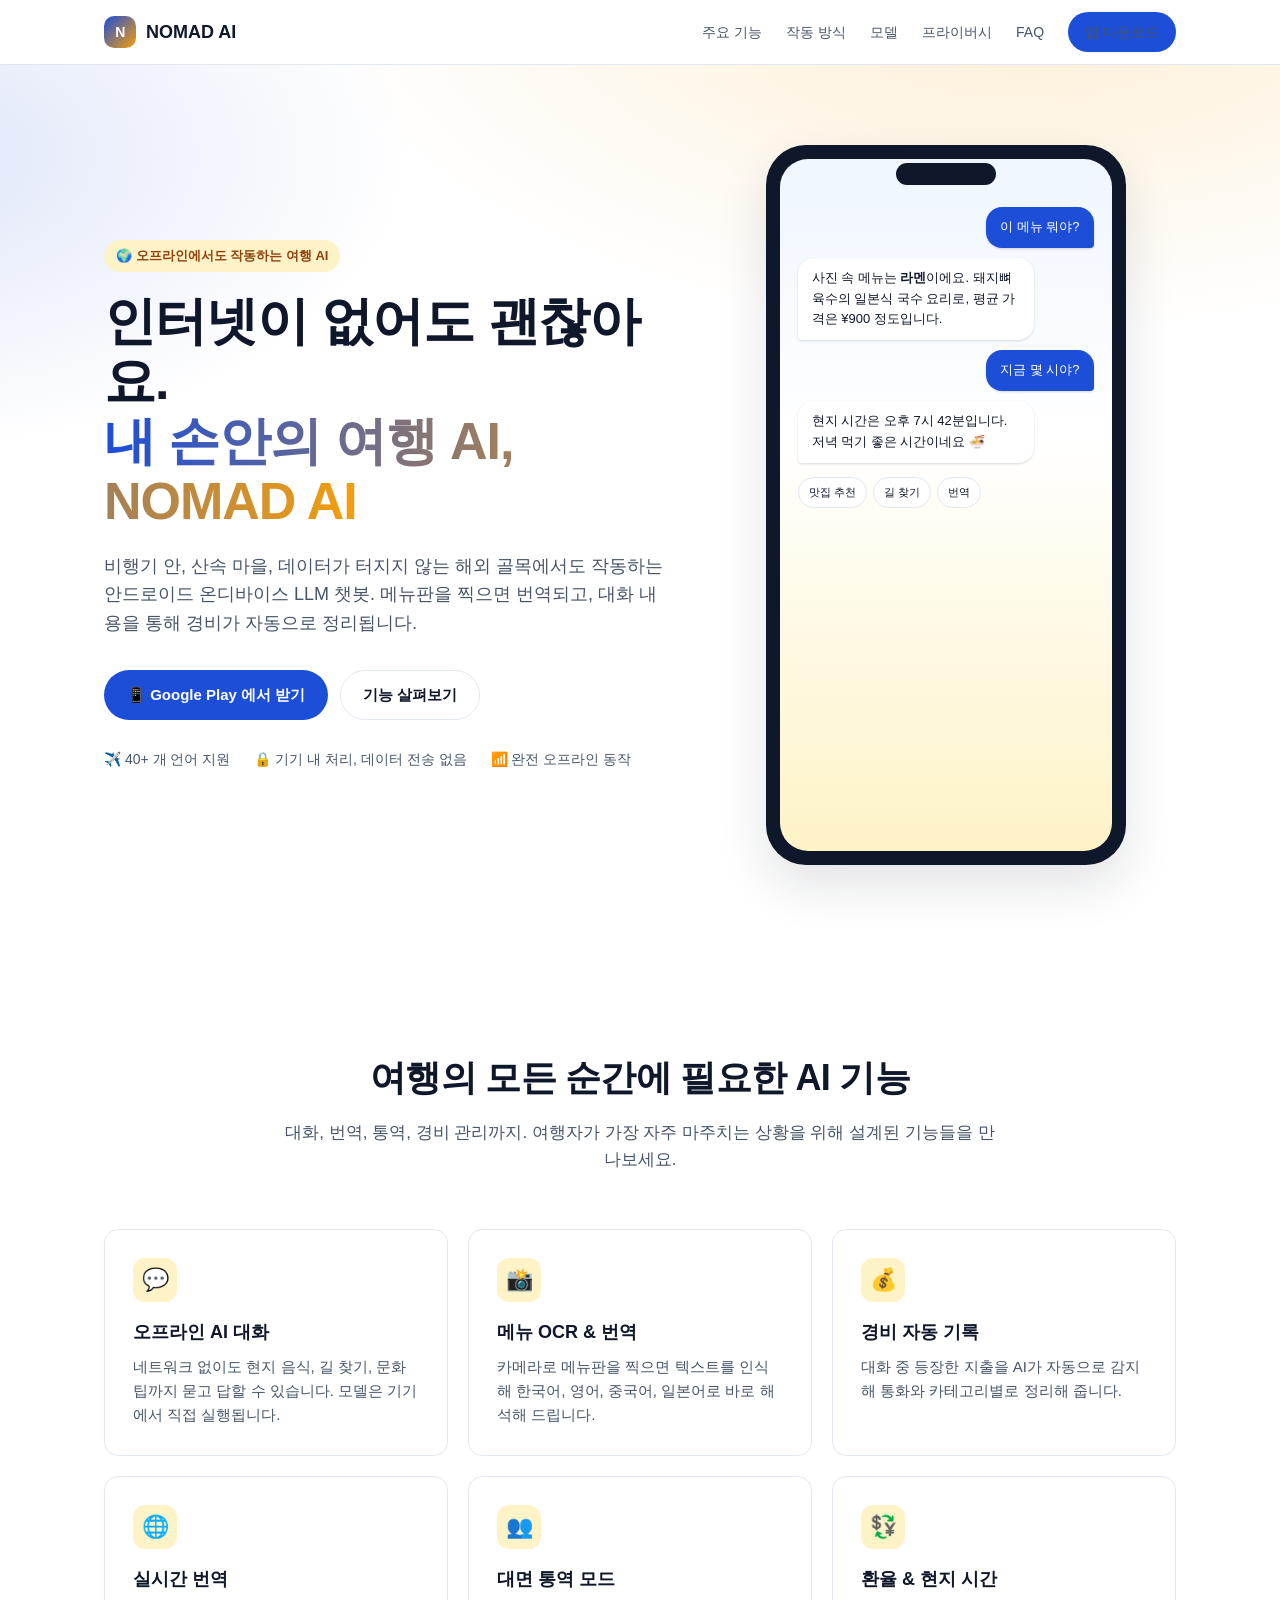
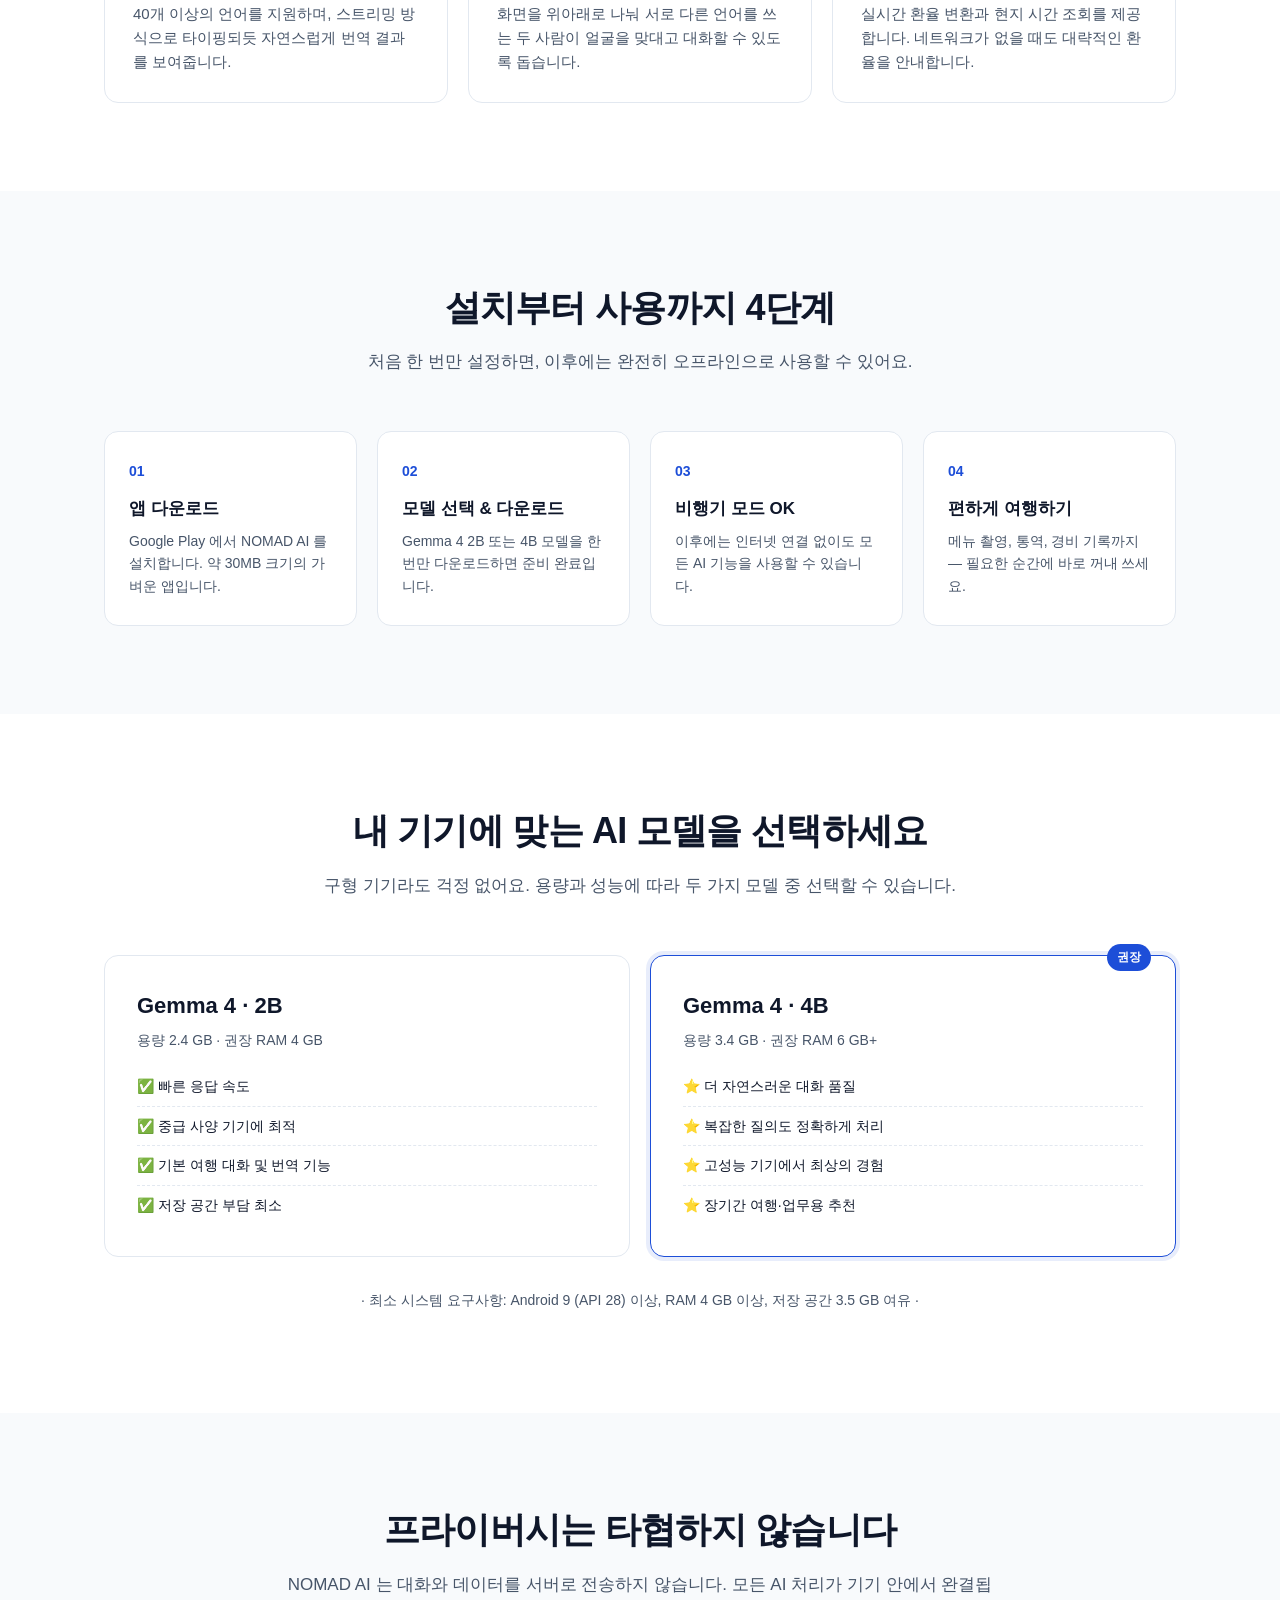
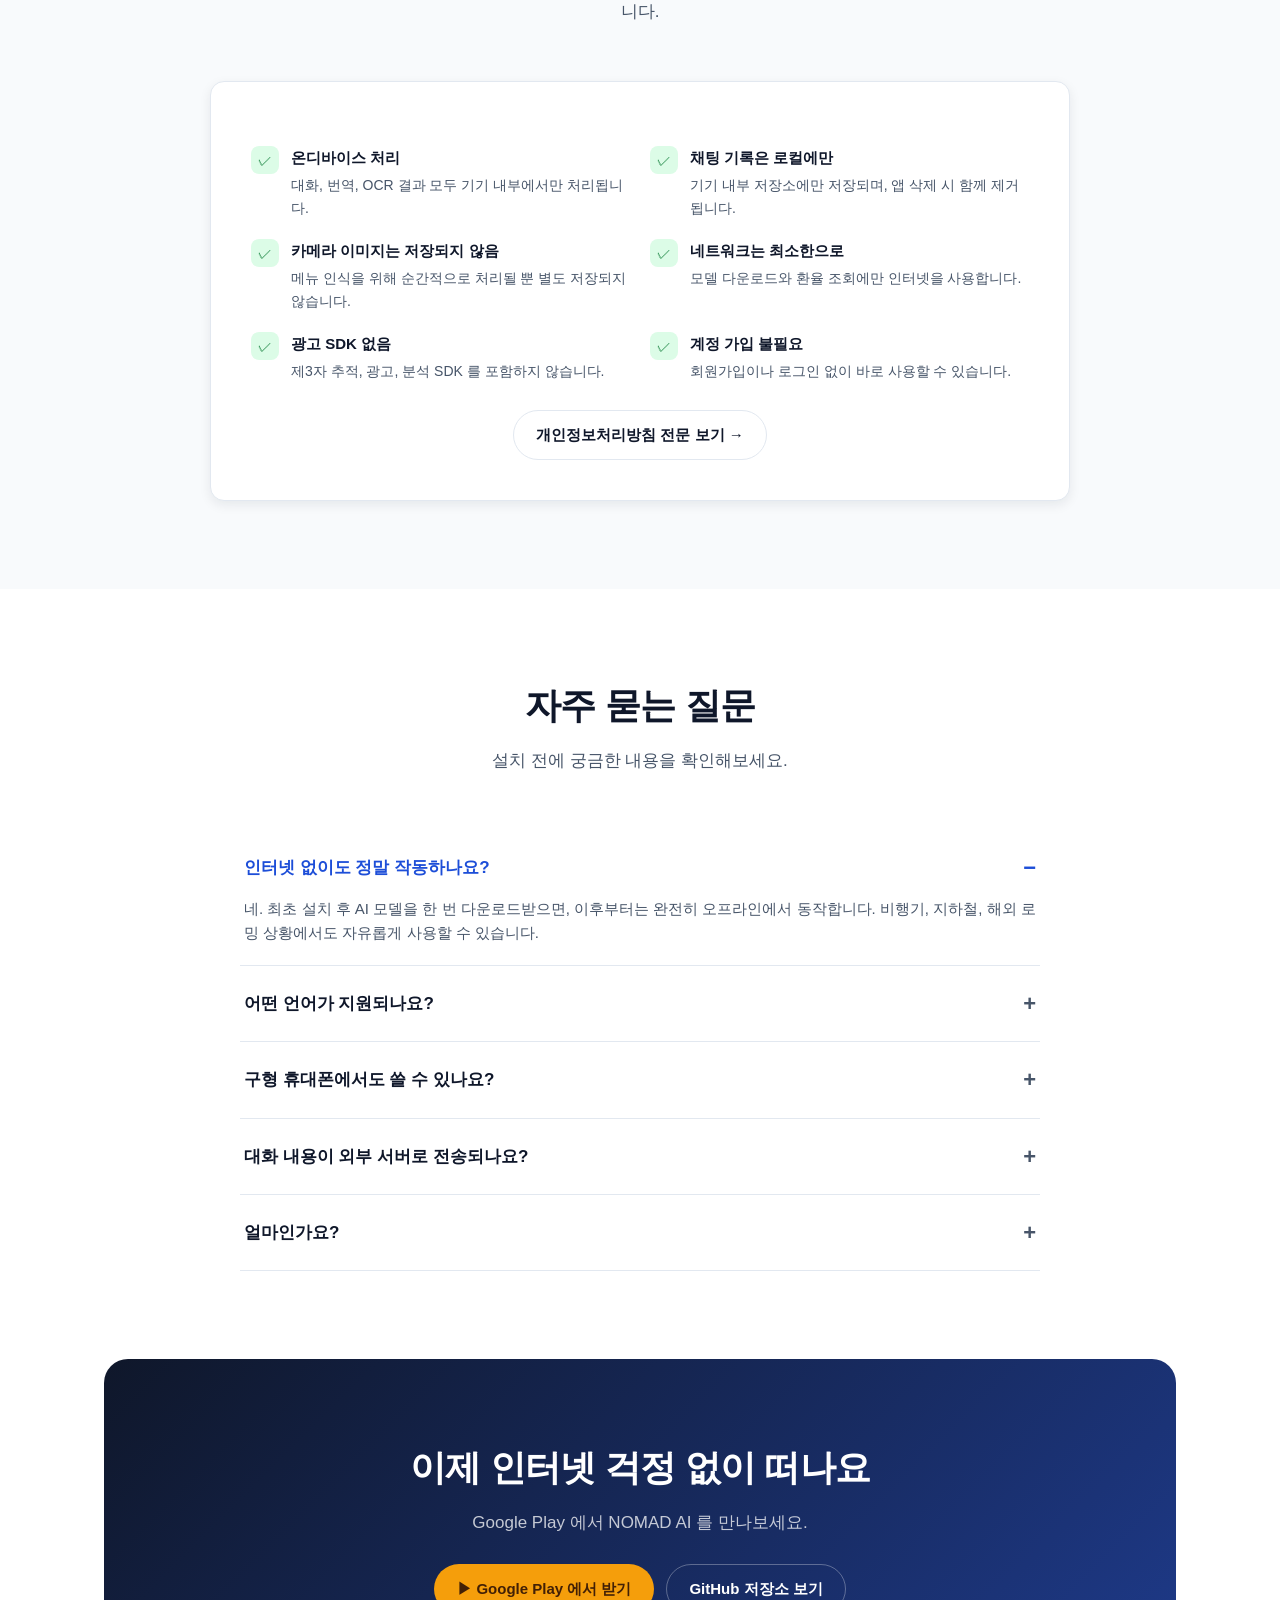
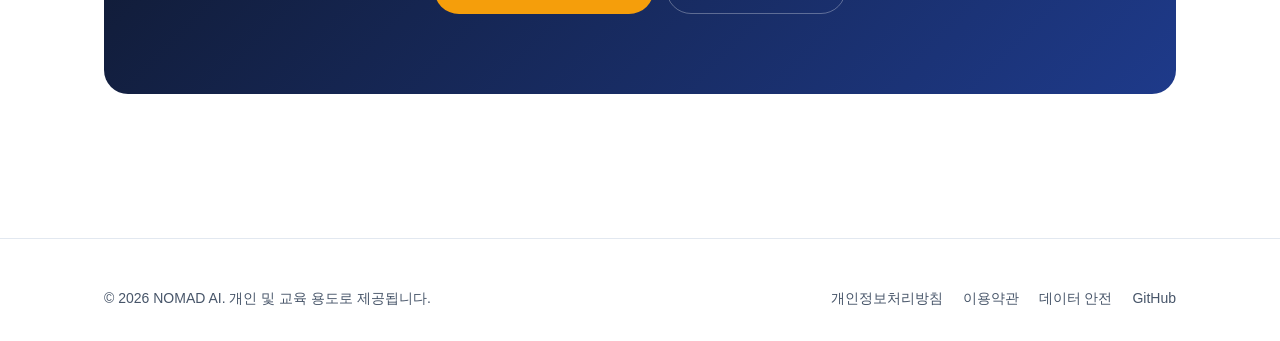
==== index.html @ dc9f8f1e "initial commit" ====
<!doctype html>
<html lang="ko">
  <head>
    <meta charset="utf-8" />
    <meta name="viewport" content="width=device-width, initial-scale=1" />
    <title>NOMAD AI — 오프라인 여행 AI 도우미</title>
    <meta
      name="description"
      content="인터넷 없이도 작동하는 안드로이드 온디바이스 LLM 여행 챗봇. 메뉴판 번역, 실시간 통역, 경비 자동 기록, 40개 이상의 언어 지원."
    />
    <meta name="theme-color" content="#0f172a" />
    <meta property="og:title" content="NOMAD AI — 오프라인 여행 AI 도우미" />
    <meta
      property="og:description"
      content="기기에서 바로 실행되는 프라이빗한 여행 AI. 오프라인 대화, 메뉴 OCR, 실시간 통역, 경비 관리까지."
    />
    <meta property="og:type" content="website" />
    <link rel="icon" href="data:image/svg+xml,%3Csvg xmlns='http://www.w3.org/2000/svg' viewBox='0 0 100 100'%3E%3Crect width='100' height='100' rx='22' fill='%230f172a'/%3E%3Ctext x='50' y='62' font-family='sans-serif' font-size='48' font-weight='800' fill='white' text-anchor='middle'%3EN%3C/text%3E%3C/svg%3E" />
    <link rel="stylesheet" href="style.css" />
  </head>
  <body>
    <header class="site-header">
      <div class="container">
        <a class="brand" href="#top">
          <span class="brand-mark">N</span>
          NOMAD AI
        </a>
        <nav class="nav">
          <a href="#features">주요 기능</a>
          <a href="#how">작동 방식</a>
          <a href="#models">모델</a>
          <a href="#privacy">프라이버시</a>
          <a href="#faq">FAQ</a>
          <a class="btn btn-primary" href="#download">앱 다운로드</a>
        </nav>
      </div>
    </header>

    <main id="top">
      <!-- Hero -->
      <section class="hero">
        <div class="container">
          <div>
            <span class="eyebrow">🌍 오프라인에서도 작동하는 여행 AI</span>
            <h1>
              인터넷이 없어도 괜찮아요.<br />
              <span class="accent">내 손안의 여행 AI, NOMAD AI</span>
            </h1>
            <p class="lead">
              비행기 안, 산속 마을, 데이터가 터지지 않는 해외 골목에서도
              작동하는 안드로이드 온디바이스 LLM 챗봇. 메뉴판을 찍으면 번역되고,
              대화 내용을 통해 경비가 자동으로 정리됩니다.
            </p>
            <div class="hero-actions">
              <a class="btn btn-primary" href="#download">
                📱 Google Play 에서 받기
              </a>
              <a class="btn btn-secondary" href="#features">기능 살펴보기</a>
            </div>
            <div class="hero-meta">
              <span>✈️ 40+ 개 언어 지원</span>
              <span>🔒 기기 내 처리, 데이터 전송 없음</span>
              <span>📶 완전 오프라인 동작</span>
            </div>
          </div>

          <div class="phone" aria-hidden="true">
            <div class="phone-screen">
              <div class="chat-bubble user">이 메뉴 뭐야?</div>
              <div class="chat-bubble bot">
                사진 속 메뉴는 <b>라멘</b>이에요. 돼지뼈 육수의 일본식 국수
                요리로, 평균 가격은 ¥900 정도입니다.
              </div>
              <div class="chat-bubble user">지금 몇 시야?</div>
              <div class="chat-bubble bot">
                현지 시간은 오후 7시 42분입니다. 저녁 먹기 좋은 시간이네요 🍜
              </div>
              <div class="chip-row">
                <span class="chip">맛집 추천</span>
                <span class="chip">길 찾기</span>
                <span class="chip">번역</span>
              </div>
            </div>
          </div>
        </div>
      </section>

      <!-- Features -->
      <section id="features">
        <div class="container">
          <div class="section-head">
            <h2>여행의 모든 순간에 필요한 AI 기능</h2>
            <p>
              대화, 번역, 통역, 경비 관리까지. 여행자가 가장 자주 마주치는
              상황을 위해 설계된 기능들을 만나보세요.
            </p>
          </div>

          <div class="features">
            <div class="feature">
              <div class="feature-icon">💬</div>
              <h3>오프라인 AI 대화</h3>
              <p>
                네트워크 없이도 현지 음식, 길 찾기, 문화 팁까지 묻고 답할 수
                있습니다. 모델은 기기에서 직접 실행됩니다.
              </p>
            </div>

            <div class="feature">
              <div class="feature-icon">📸</div>
              <h3>메뉴 OCR & 번역</h3>
              <p>
                카메라로 메뉴판을 찍으면 텍스트를 인식해 한국어, 영어, 중국어,
                일본어로 바로 해석해 드립니다.
              </p>
            </div>

            <div class="feature">
              <div class="feature-icon">💰</div>
              <h3>경비 자동 기록</h3>
              <p>
                대화 중 등장한 지출을 AI가 자동으로 감지해 통화와 카테고리별로
                정리해 줍니다.
              </p>
            </div>

            <div class="feature">
              <div class="feature-icon">🌐</div>
              <h3>실시간 번역</h3>
              <p>
                40개 이상의 언어를 지원하며, 스트리밍 방식으로 타이핑되듯
                자연스럽게 번역 결과를 보여줍니다.
              </p>
            </div>

            <div class="feature">
              <div class="feature-icon">👥</div>
              <h3>대면 통역 모드</h3>
              <p>
                화면을 위아래로 나눠 서로 다른 언어를 쓰는 두 사람이 얼굴을
                맞대고 대화할 수 있도록 돕습니다.
              </p>
            </div>

            <div class="feature">
              <div class="feature-icon">💱</div>
              <h3>환율 & 현지 시간</h3>
              <p>
                실시간 환율 변환과 현지 시간 조회를 제공합니다. 네트워크가 없을
                때도 대략적인 환율을 안내합니다.
              </p>
            </div>
          </div>
        </div>
      </section>

      <!-- How it works -->
      <section id="how" class="alt">
        <div class="container">
          <div class="section-head">
            <h2>설치부터 사용까지 4단계</h2>
            <p>처음 한 번만 설정하면, 이후에는 완전히 오프라인으로 사용할 수 있어요.</p>
          </div>

          <div class="steps">
            <div class="step">
              <h3>앱 다운로드</h3>
              <p>Google Play 에서 NOMAD AI 를 설치합니다. 약 30MB 크기의 가벼운 앱입니다.</p>
            </div>
            <div class="step">
              <h3>모델 선택 & 다운로드</h3>
              <p>Gemma 4 2B 또는 4B 모델을 한 번만 다운로드하면 준비 완료입니다.</p>
            </div>
            <div class="step">
              <h3>비행기 모드 OK</h3>
              <p>이후에는 인터넷 연결 없이도 모든 AI 기능을 사용할 수 있습니다.</p>
            </div>
            <div class="step">
              <h3>편하게 여행하기</h3>
              <p>메뉴 촬영, 통역, 경비 기록까지 — 필요한 순간에 바로 꺼내 쓰세요.</p>
            </div>
          </div>
        </div>
      </section>

      <!-- Models -->
      <section id="models">
        <div class="container">
          <div class="section-head">
            <h2>내 기기에 맞는 AI 모델을 선택하세요</h2>
            <p>
              구형 기기라도 걱정 없어요. 용량과 성능에 따라 두 가지 모델 중
              선택할 수 있습니다.
            </p>
          </div>

          <div class="models">
            <div class="model">
              <h3>Gemma 4 · 2B</h3>
              <div class="size">용량 2.4 GB · 권장 RAM 4 GB</div>
              <ul>
                <li>✅ 빠른 응답 속도</li>
                <li>✅ 중급 사양 기기에 최적</li>
                <li>✅ 기본 여행 대화 및 번역 기능</li>
                <li>✅ 저장 공간 부담 최소</li>
              </ul>
            </div>

            <div class="model featured">
              <span class="badge">권장</span>
              <h3>Gemma 4 · 4B</h3>
              <div class="size">용량 3.4 GB · 권장 RAM 6 GB+</div>
              <ul>
                <li>⭐ 더 자연스러운 대화 품질</li>
                <li>⭐ 복잡한 질의도 정확하게 처리</li>
                <li>⭐ 고성능 기기에서 최상의 경험</li>
                <li>⭐ 장기간 여행·업무용 추천</li>
              </ul>
            </div>
          </div>

          <p style="text-align: center; margin-top: 32px; color: var(--color-muted); font-size: 14px;">
            · 최소 시스템 요구사항: Android 9 (API 28) 이상, RAM 4 GB 이상, 저장 공간 3.5 GB 여유 ·
          </p>
        </div>
      </section>

      <!-- Privacy -->
      <section id="privacy" class="alt">
        <div class="container">
          <div class="section-head">
            <h2>프라이버시는 타협하지 않습니다</h2>
            <p>
              NOMAD AI 는 대화와 데이터를 서버로 전송하지 않습니다. 모든
              AI 처리가 기기 안에서 완결됩니다.
            </p>
          </div>

          <div class="privacy-card">
            <div class="privacy-grid">
              <div class="privacy-item">
                <span class="icon">✓</span>
                <div>
                  <h4>온디바이스 처리</h4>
                  <p>대화, 번역, OCR 결과 모두 기기 내부에서만 처리됩니다.</p>
                </div>
              </div>
              <div class="privacy-item">
                <span class="icon">✓</span>
                <div>
                  <h4>채팅 기록은 로컬에만</h4>
                  <p>기기 내부 저장소에만 저장되며, 앱 삭제 시 함께 제거됩니다.</p>
                </div>
              </div>
              <div class="privacy-item">
                <span class="icon">✓</span>
                <div>
                  <h4>카메라 이미지는 저장되지 않음</h4>
                  <p>메뉴 인식을 위해 순간적으로 처리될 뿐 별도 저장되지 않습니다.</p>
                </div>
              </div>
              <div class="privacy-item">
                <span class="icon">✓</span>
                <div>
                  <h4>네트워크는 최소한으로</h4>
                  <p>모델 다운로드와 환율 조회에만 인터넷을 사용합니다.</p>
                </div>
              </div>
              <div class="privacy-item">
                <span class="icon">✓</span>
                <div>
                  <h4>광고 SDK 없음</h4>
                  <p>제3자 추적, 광고, 분석 SDK 를 포함하지 않습니다.</p>
                </div>
              </div>
              <div class="privacy-item">
                <span class="icon">✓</span>
                <div>
                  <h4>계정 가입 불필요</h4>
                  <p>회원가입이나 로그인 없이 바로 사용할 수 있습니다.</p>
                </div>
              </div>
            </div>

            <div style="text-align: center; margin-top: 28px;">
              <a class="btn btn-secondary" href="privacy.html">개인정보처리방침 전문 보기 →</a>
            </div>
          </div>
        </div>
      </section>

      <!-- FAQ -->
      <section id="faq">
        <div class="container">
          <div class="section-head">
            <h2>자주 묻는 질문</h2>
            <p>설치 전에 궁금한 내용을 확인해보세요.</p>
          </div>

          <div class="faq">
            <details open>
              <summary>인터넷 없이도 정말 작동하나요?</summary>
              <p>
                네. 최초 설치 후 AI 모델을 한 번 다운로드받으면, 이후부터는
                완전히 오프라인에서 동작합니다. 비행기, 지하철, 해외 로밍
                상황에서도 자유롭게 사용할 수 있습니다.
              </p>
            </details>

            <details>
              <summary>어떤 언어가 지원되나요?</summary>
              <p>
                대화 및 번역 기능은 40개 이상의 언어를 지원합니다. 앱 UI 와
                메뉴 OCR 은 한국어, 영어, 중국어, 일본어를 우선 지원합니다.
              </p>
            </details>

            <details>
              <summary>구형 휴대폰에서도 쓸 수 있나요?</summary>
              <p>
                Android 9 이상, RAM 4 GB 이상을 만족하는 기기라면 Gemma 4 2B
                모델을 사용해 원활하게 동작합니다. 최신 기기에서는 4B 모델로
                더 풍부한 대화가 가능합니다.
              </p>
            </details>

            <details>
              <summary>대화 내용이 외부 서버로 전송되나요?</summary>
              <p>
                전송되지 않습니다. 모든 대화, 번역, 이미지 인식은 기기 내부에서
                처리되며 당사 서버나 외부로 전송되지 않습니다. 자세한 내용은
                <a href="privacy.html">개인정보처리방침</a> 을 참고해주세요.
              </p>
            </details>

            <details>
              <summary>얼마인가요?</summary>
              <p>
                앱은 무료로 제공됩니다. 앱 내 결제나 광고는 포함되어 있지
                않습니다.
              </p>
            </details>
          </div>
        </div>
      </section>

      <!-- CTA -->
      <section id="download" style="padding: 0 0 96px;">
        <div class="cta">
          <h2>이제 인터넷 걱정 없이 떠나요</h2>
          <p>Google Play 에서 NOMAD AI 를 만나보세요.</p>
          <div style="display: inline-flex; gap: 12px; flex-wrap: wrap; justify-content: center;">
            <a class="btn btn-primary" href="#" aria-disabled="true">
              ▶ Google Play 에서 받기
            </a>
            <a class="btn btn-secondary" href="https://github.com/nomad-ai-android/nomad-app" target="_blank" rel="noopener">
              GitHub 저장소 보기
            </a>
          </div>
        </div>
      </section>
    </main>

    <footer class="site-footer">
      <div class="container">
        <div>
          © 2026 NOMAD AI. 개인 및 교육 용도로 제공됩니다.
        </div>
        <div class="footer-links">
          <a href="privacy.html">개인정보처리방침</a>
          <a href="terms.html">이용약관</a>
          <a href="data-safety.html">데이터 안전</a>
          <a href="https://github.com/nomad-ai-android/nomad-app" target="_blank" rel="noopener">GitHub</a>
        </div>
      </div>
    </footer>
  </body>
</html>
---- style.css ----
:root {
  --color-bg: #ffffff;
  --color-bg-soft: #f8fafc;
  --color-bg-dark: #0f172a;
  --color-text: #0f172a;
  --color-muted: #475569;
  --color-border: #e2e8f0;
  --color-primary: #1d4ed8;
  --color-primary-hover: #1e40af;
  --color-accent: #f59e0b;
  --color-accent-soft: #fef3c7;
  --radius: 14px;
  --shadow-sm: 0 1px 2px rgba(15, 23, 42, 0.06), 0 1px 3px rgba(15, 23, 42, 0.1);
  --shadow-md: 0 4px 12px rgba(15, 23, 42, 0.08);
  --shadow-lg: 0 20px 50px rgba(15, 23, 42, 0.12);
  --max-width: 1120px;
}

* {
  box-sizing: border-box;
}

html {
  scroll-behavior: smooth;
}

body {
  margin: 0;
  font-family: "Pretendard", "Apple SD Gothic Neo", "Noto Sans KR", -apple-system,
    BlinkMacSystemFont, "Segoe UI", Roboto, sans-serif;
  color: var(--color-text);
  background: var(--color-bg);
  line-height: 1.6;
  -webkit-font-smoothing: antialiased;
  -moz-osx-font-smoothing: grayscale;
}

a {
  color: var(--color-primary);
  text-decoration: none;
}

a:hover {
  text-decoration: underline;
}

img {
  max-width: 100%;
  height: auto;
}

.container {
  max-width: var(--max-width);
  margin: 0 auto;
  padding: 0 24px;
}

/* Header */
.site-header {
  position: sticky;
  top: 0;
  z-index: 50;
  background: rgba(255, 255, 255, 0.85);
  backdrop-filter: saturate(180%) blur(10px);
  border-bottom: 1px solid var(--color-border);
}

.site-header .container {
  display: flex;
  align-items: center;
  justify-content: space-between;
  height: 64px;
}

.brand {
  display: flex;
  align-items: center;
  gap: 10px;
  font-weight: 700;
  font-size: 18px;
  color: var(--color-text);
  text-decoration: none;
}

.brand-mark {
  width: 32px;
  height: 32px;
  border-radius: 10px;
  background: linear-gradient(135deg, #1d4ed8, #f59e0b);
  display: inline-flex;
  align-items: center;
  justify-content: center;
  color: white;
  font-weight: 800;
  font-size: 14px;
  letter-spacing: -0.5px;
}

.nav {
  display: flex;
  gap: 24px;
  align-items: center;
}

.nav a {
  color: var(--color-muted);
  font-size: 14px;
  font-weight: 500;
}

.nav a:hover {
  color: var(--color-text);
  text-decoration: none;
}

.nav .btn {
  padding: 8px 16px;
  font-size: 14px;
}

@media (max-width: 720px) {
  .nav a:not(.btn) {
    display: none;
  }
}

/* Buttons */
.btn {
  display: inline-flex;
  align-items: center;
  justify-content: center;
  gap: 8px;
  padding: 12px 22px;
  border-radius: 999px;
  font-weight: 600;
  font-size: 15px;
  border: 1px solid transparent;
  cursor: pointer;
  transition: transform 0.15s ease, background 0.2s ease, box-shadow 0.2s ease;
  text-decoration: none;
}

.btn-primary {
  background: var(--color-primary);
  color: white;
}

.btn-primary:hover {
  background: var(--color-primary-hover);
  transform: translateY(-1px);
  text-decoration: none;
}

.btn-secondary {
  background: white;
  color: var(--color-text);
  border-color: var(--color-border);
}

.btn-secondary:hover {
  background: var(--color-bg-soft);
  text-decoration: none;
}

/* Hero */
.hero {
  position: relative;
  padding: 80px 0 96px;
  background: radial-gradient(
      1200px 600px at 80% -10%,
      rgba(245, 158, 11, 0.18),
      transparent 60%
    ),
    radial-gradient(
      900px 500px at -10% 10%,
      rgba(29, 78, 216, 0.15),
      transparent 60%
    ),
    var(--color-bg);
  overflow: hidden;
}

.hero .container {
  display: grid;
  grid-template-columns: 1.1fr 0.9fr;
  gap: 48px;
  align-items: center;
}

@media (max-width: 900px) {
  .hero {
    padding: 56px 0 72px;
  }
  .hero .container {
    grid-template-columns: 1fr;
  }
}

.eyebrow {
  display: inline-flex;
  align-items: center;
  gap: 8px;
  padding: 6px 12px;
  background: var(--color-accent-soft);
  color: #92400e;
  font-size: 13px;
  font-weight: 600;
  border-radius: 999px;
  margin-bottom: 20px;
}

.hero h1 {
  font-size: clamp(32px, 5vw, 52px);
  line-height: 1.15;
  letter-spacing: -0.02em;
  margin: 0 0 20px;
}

.hero h1 .accent {
  background: linear-gradient(90deg, #1d4ed8, #f59e0b);
  -webkit-background-clip: text;
  background-clip: text;
  color: transparent;
}

.hero p.lead {
  font-size: 18px;
  color: var(--color-muted);
  margin: 0 0 32px;
  max-width: 560px;
}

.hero-actions {
  display: flex;
  gap: 12px;
  flex-wrap: wrap;
}

.hero-meta {
  margin-top: 28px;
  display: flex;
  gap: 24px;
  flex-wrap: wrap;
  color: var(--color-muted);
  font-size: 14px;
}

.hero-meta span {
  display: inline-flex;
  align-items: center;
  gap: 6px;
}

/* Phone mockup */
.phone {
  width: 100%;
  max-width: 360px;
  margin: 0 auto;
  aspect-ratio: 9 / 18;
  background: #0f172a;
  border-radius: 40px;
  padding: 14px;
  box-shadow: var(--shadow-lg);
  position: relative;
}

.phone::before {
  content: "";
  position: absolute;
  top: 18px;
  left: 50%;
  transform: translateX(-50%);
  width: 100px;
  height: 22px;
  background: #0f172a;
  border-radius: 999px;
  z-index: 2;
}

.phone-screen {
  width: 100%;
  height: 100%;
  border-radius: 28px;
  background: linear-gradient(180deg, #eff6ff 0%, #fff 40%, #fef3c7 100%);
  overflow: hidden;
  position: relative;
  display: flex;
  flex-direction: column;
  padding: 48px 18px 18px;
}

.chat-bubble {
  max-width: 80%;
  padding: 10px 14px;
  border-radius: 16px;
  font-size: 13px;
  margin-bottom: 10px;
  box-shadow: var(--shadow-sm);
}

.chat-bubble.user {
  align-self: flex-end;
  background: var(--color-primary);
  color: white;
  border-bottom-right-radius: 4px;
}

.chat-bubble.bot {
  align-self: flex-start;
  background: white;
  color: var(--color-text);
  border-bottom-left-radius: 4px;
}

.chip-row {
  display: flex;
  gap: 6px;
  margin-top: 4px;
  flex-wrap: wrap;
}

.chip {
  font-size: 11px;
  padding: 6px 10px;
  background: white;
  border: 1px solid var(--color-border);
  border-radius: 999px;
  color: var(--color-text);
}

/* Sections */
section {
  padding: 88px 0;
}

section.alt {
  background: var(--color-bg-soft);
}

.section-head {
  text-align: center;
  max-width: 720px;
  margin: 0 auto 56px;
}

.section-head h2 {
  font-size: clamp(26px, 3.2vw, 36px);
  margin: 0 0 12px;
  letter-spacing: -0.02em;
}

.section-head p {
  color: var(--color-muted);
  margin: 0;
  font-size: 17px;
}

/* Feature grid */
.features {
  display: grid;
  grid-template-columns: repeat(3, 1fr);
  gap: 20px;
}

@media (max-width: 900px) {
  .features {
    grid-template-columns: repeat(2, 1fr);
  }
}

@media (max-width: 560px) {
  .features {
    grid-template-columns: 1fr;
  }
}

.feature {
  padding: 28px;
  background: white;
  border: 1px solid var(--color-border);
  border-radius: var(--radius);
  transition: transform 0.2s ease, box-shadow 0.2s ease,
    border-color 0.2s ease;
}

.feature:hover {
  transform: translateY(-4px);
  box-shadow: var(--shadow-md);
  border-color: transparent;
}

.feature-icon {
  width: 44px;
  height: 44px;
  border-radius: 12px;
  background: var(--color-accent-soft);
  color: #b45309;
  display: inline-flex;
  align-items: center;
  justify-content: center;
  font-size: 22px;
  margin-bottom: 16px;
}

.feature h3 {
  margin: 0 0 8px;
  font-size: 18px;
}

.feature p {
  margin: 0;
  color: var(--color-muted);
  font-size: 15px;
}

/* How it works */
.steps {
  display: grid;
  grid-template-columns: repeat(4, 1fr);
  gap: 20px;
  counter-reset: step;
}

@media (max-width: 900px) {
  .steps {
    grid-template-columns: repeat(2, 1fr);
  }
}

@media (max-width: 560px) {
  .steps {
    grid-template-columns: 1fr;
  }
}

.step {
  padding: 28px 24px;
  border-radius: var(--radius);
  background: white;
  border: 1px solid var(--color-border);
  counter-increment: step;
  position: relative;
}

.step::before {
  content: counter(step, decimal-leading-zero);
  font-size: 14px;
  font-weight: 700;
  color: var(--color-primary);
  margin-bottom: 12px;
  display: block;
}

.step h3 {
  margin: 0 0 8px;
  font-size: 17px;
}

.step p {
  margin: 0;
  color: var(--color-muted);
  font-size: 14px;
}

/* Models */
.models {
  display: grid;
  grid-template-columns: repeat(2, 1fr);
  gap: 20px;
}

@media (max-width: 720px) {
  .models {
    grid-template-columns: 1fr;
  }
}

.model {
  padding: 32px;
  border-radius: var(--radius);
  border: 1px solid var(--color-border);
  background: white;
  position: relative;
}

.model.featured {
  border-color: var(--color-primary);
  box-shadow: 0 0 0 4px rgba(29, 78, 216, 0.1);
}

.model .badge {
  position: absolute;
  top: -12px;
  right: 24px;
  background: var(--color-primary);
  color: white;
  font-size: 12px;
  font-weight: 600;
  padding: 4px 10px;
  border-radius: 999px;
}

.model h3 {
  margin: 0 0 6px;
  font-size: 22px;
}

.model .size {
  color: var(--color-muted);
  font-size: 14px;
  margin-bottom: 16px;
}

.model ul {
  list-style: none;
  padding: 0;
  margin: 0;
}

.model li {
  padding: 8px 0;
  color: var(--color-text);
  font-size: 14px;
  border-top: 1px dashed var(--color-border);
}

.model li:first-child {
  border-top: none;
}

/* Privacy */
.privacy-card {
  max-width: 860px;
  margin: 0 auto;
  padding: 40px;
  background: white;
  border-radius: var(--radius);
  border: 1px solid var(--color-border);
  box-shadow: var(--shadow-md);
}

.privacy-grid {
  display: grid;
  grid-template-columns: repeat(2, 1fr);
  gap: 20px;
  margin-top: 24px;
}

@media (max-width: 720px) {
  .privacy-grid {
    grid-template-columns: 1fr;
  }
}

.privacy-item {
  display: flex;
  gap: 12px;
  align-items: flex-start;
}

.privacy-item .icon {
  width: 28px;
  height: 28px;
  border-radius: 8px;
  background: #dcfce7;
  color: #15803d;
  display: inline-flex;
  align-items: center;
  justify-content: center;
  font-size: 14px;
  flex: 0 0 auto;
}

.privacy-item h4 {
  margin: 0 0 4px;
  font-size: 15px;
}

.privacy-item p {
  margin: 0;
  color: var(--color-muted);
  font-size: 14px;
}

/* FAQ */
.faq {
  max-width: 800px;
  margin: 0 auto;
}

.faq details {
  border-bottom: 1px solid var(--color-border);
  padding: 20px 4px;
}

.faq details[open] summary {
  color: var(--color-primary);
}

.faq summary {
  list-style: none;
  cursor: pointer;
  font-weight: 600;
  font-size: 17px;
  display: flex;
  align-items: center;
  justify-content: space-between;
  gap: 16px;
}

.faq summary::-webkit-details-marker {
  display: none;
}

.faq summary::after {
  content: "+";
  font-size: 22px;
  color: var(--color-muted);
  transition: transform 0.2s ease;
}

.faq details[open] summary::after {
  content: "−";
  color: var(--color-primary);
}

.faq details p {
  margin: 12px 0 0;
  color: var(--color-muted);
  font-size: 15px;
}

/* CTA */
.cta {
  background: linear-gradient(135deg, #0f172a, #1e3a8a);
  color: white;
  text-align: center;
  padding: 80px 24px;
  border-radius: 24px;
  margin: 0 auto;
  max-width: calc(var(--max-width) - 48px);
}

.cta h2 {
  font-size: clamp(26px, 3.2vw, 36px);
  margin: 0 0 12px;
  letter-spacing: -0.02em;
}

.cta p {
  color: rgba(255, 255, 255, 0.75);
  font-size: 17px;
  margin: 0 0 28px;
}

.cta .btn-primary {
  background: var(--color-accent);
  color: #422006;
}

.cta .btn-primary:hover {
  background: #fbbf24;
}

.cta .btn-secondary {
  background: transparent;
  color: white;
  border-color: rgba(255, 255, 255, 0.3);
}

.cta .btn-secondary:hover {
  background: rgba(255, 255, 255, 0.08);
}

/* Footer */
.site-footer {
  padding: 48px 0 32px;
  border-top: 1px solid var(--color-border);
  margin-top: 48px;
  color: var(--color-muted);
  font-size: 14px;
}

.site-footer .container {
  display: flex;
  justify-content: space-between;
  gap: 24px;
  flex-wrap: wrap;
}

.footer-links {
  display: flex;
  gap: 20px;
  flex-wrap: wrap;
}

.footer-links a {
  color: var(--color-muted);
}

.footer-links a:hover {
  color: var(--color-text);
}

/* Legal (policy pages) */
.legal {
  max-width: 820px;
  margin: 0 auto;
  padding: 56px 24px 96px;
}

.legal h1 {
  font-size: 34px;
  letter-spacing: -0.02em;
  margin: 0 0 8px;
}

.legal .updated {
  color: var(--color-muted);
  font-size: 14px;
  margin: 0 0 40px;
}

.legal h2 {
  margin: 40px 0 12px;
  font-size: 22px;
}

.legal h3 {
  margin: 24px 0 8px;
  font-size: 17px;
}

.legal p,
.legal li {
  color: #334155;
  font-size: 15px;
  line-height: 1.8;
}

.legal ul {
  padding-left: 22px;
}

.legal table {
  width: 100%;
  border-collapse: collapse;
  margin: 16px 0 24px;
  font-size: 14px;
}

.legal th,
.legal td {
  text-align: left;
  padding: 10px 12px;
  border: 1px solid var(--color-border);
  vertical-align: top;
}

.legal th {
  background: var(--color-bg-soft);
  font-weight: 600;
}

.legal .back {
  display: inline-flex;
  align-items: center;
  gap: 6px;
  margin-bottom: 24px;
  font-size: 14px;
  color: var(--color-muted);
}

.callout {
  padding: 16px 20px;
  border-radius: 12px;
  background: var(--color-bg-soft);
  border: 1px solid var(--color-border);
  margin: 16px 0;
  font-size: 14px;
  color: #334155;
}
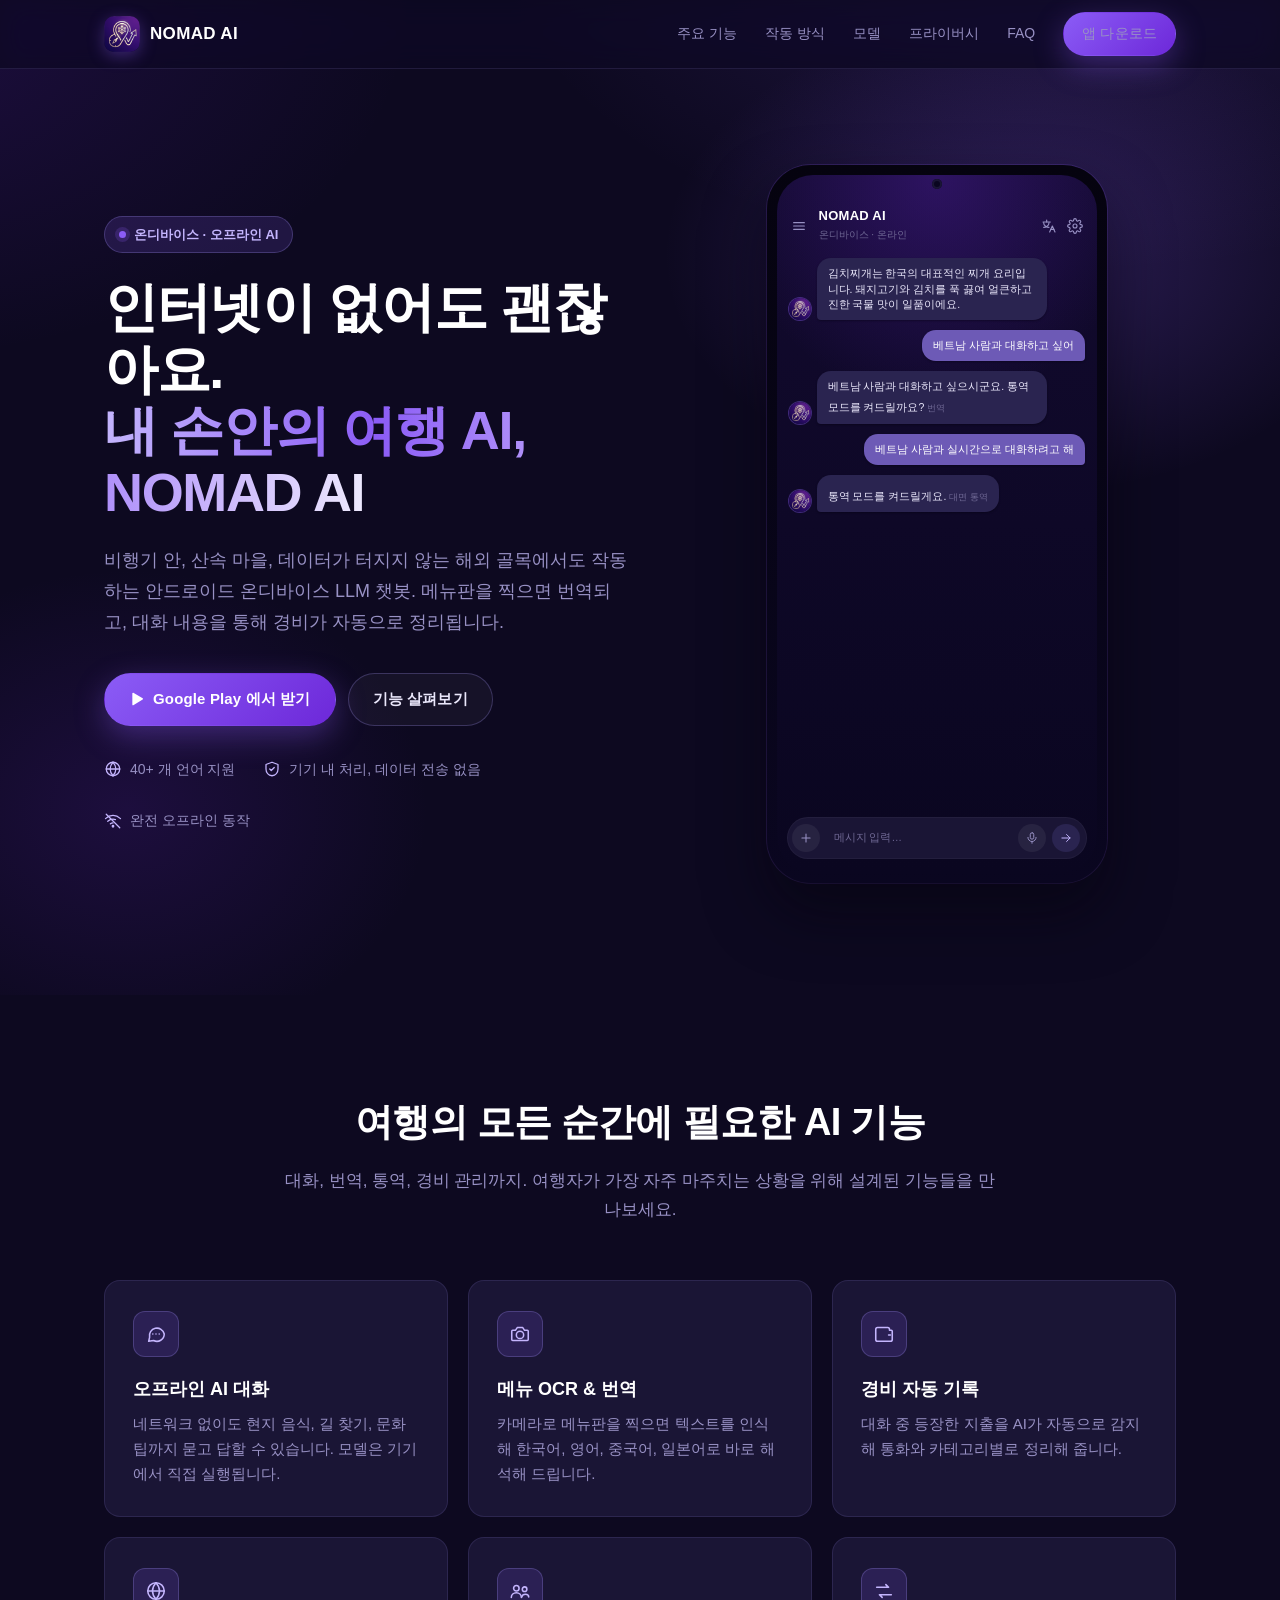
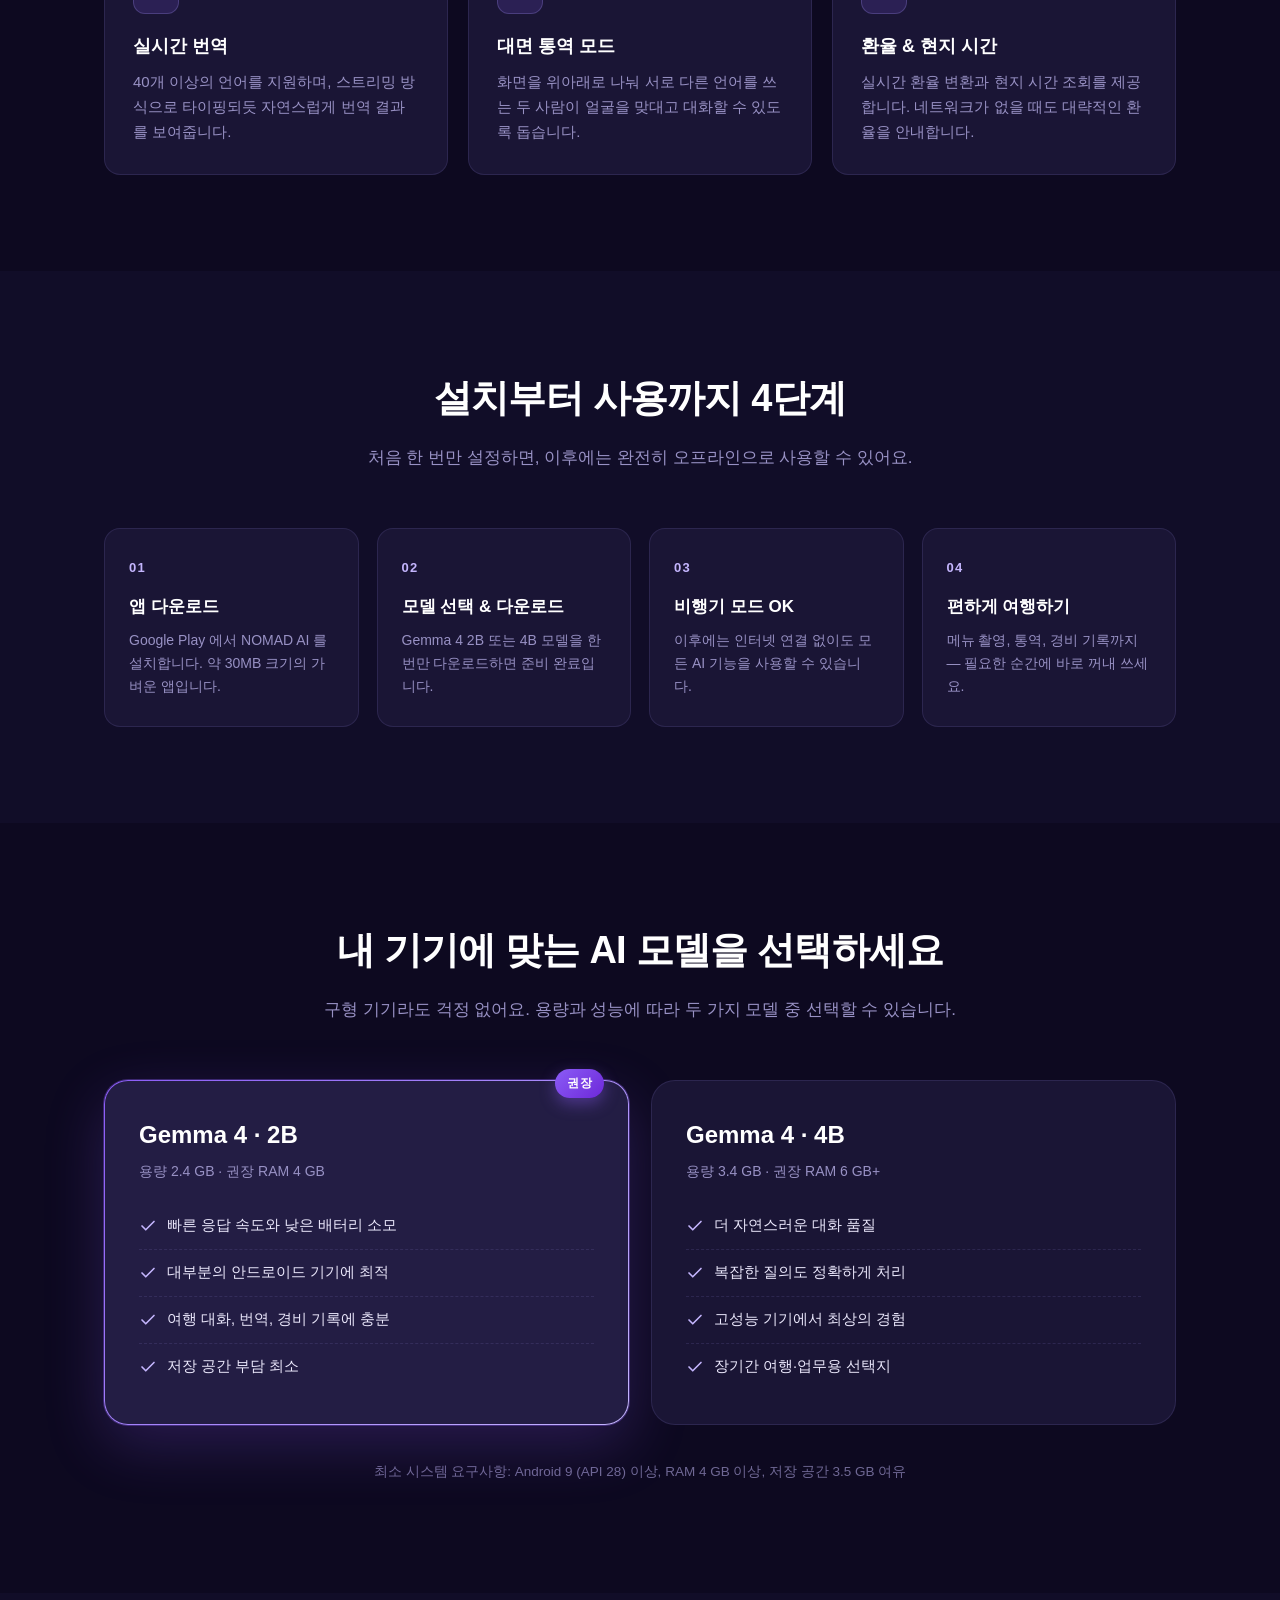
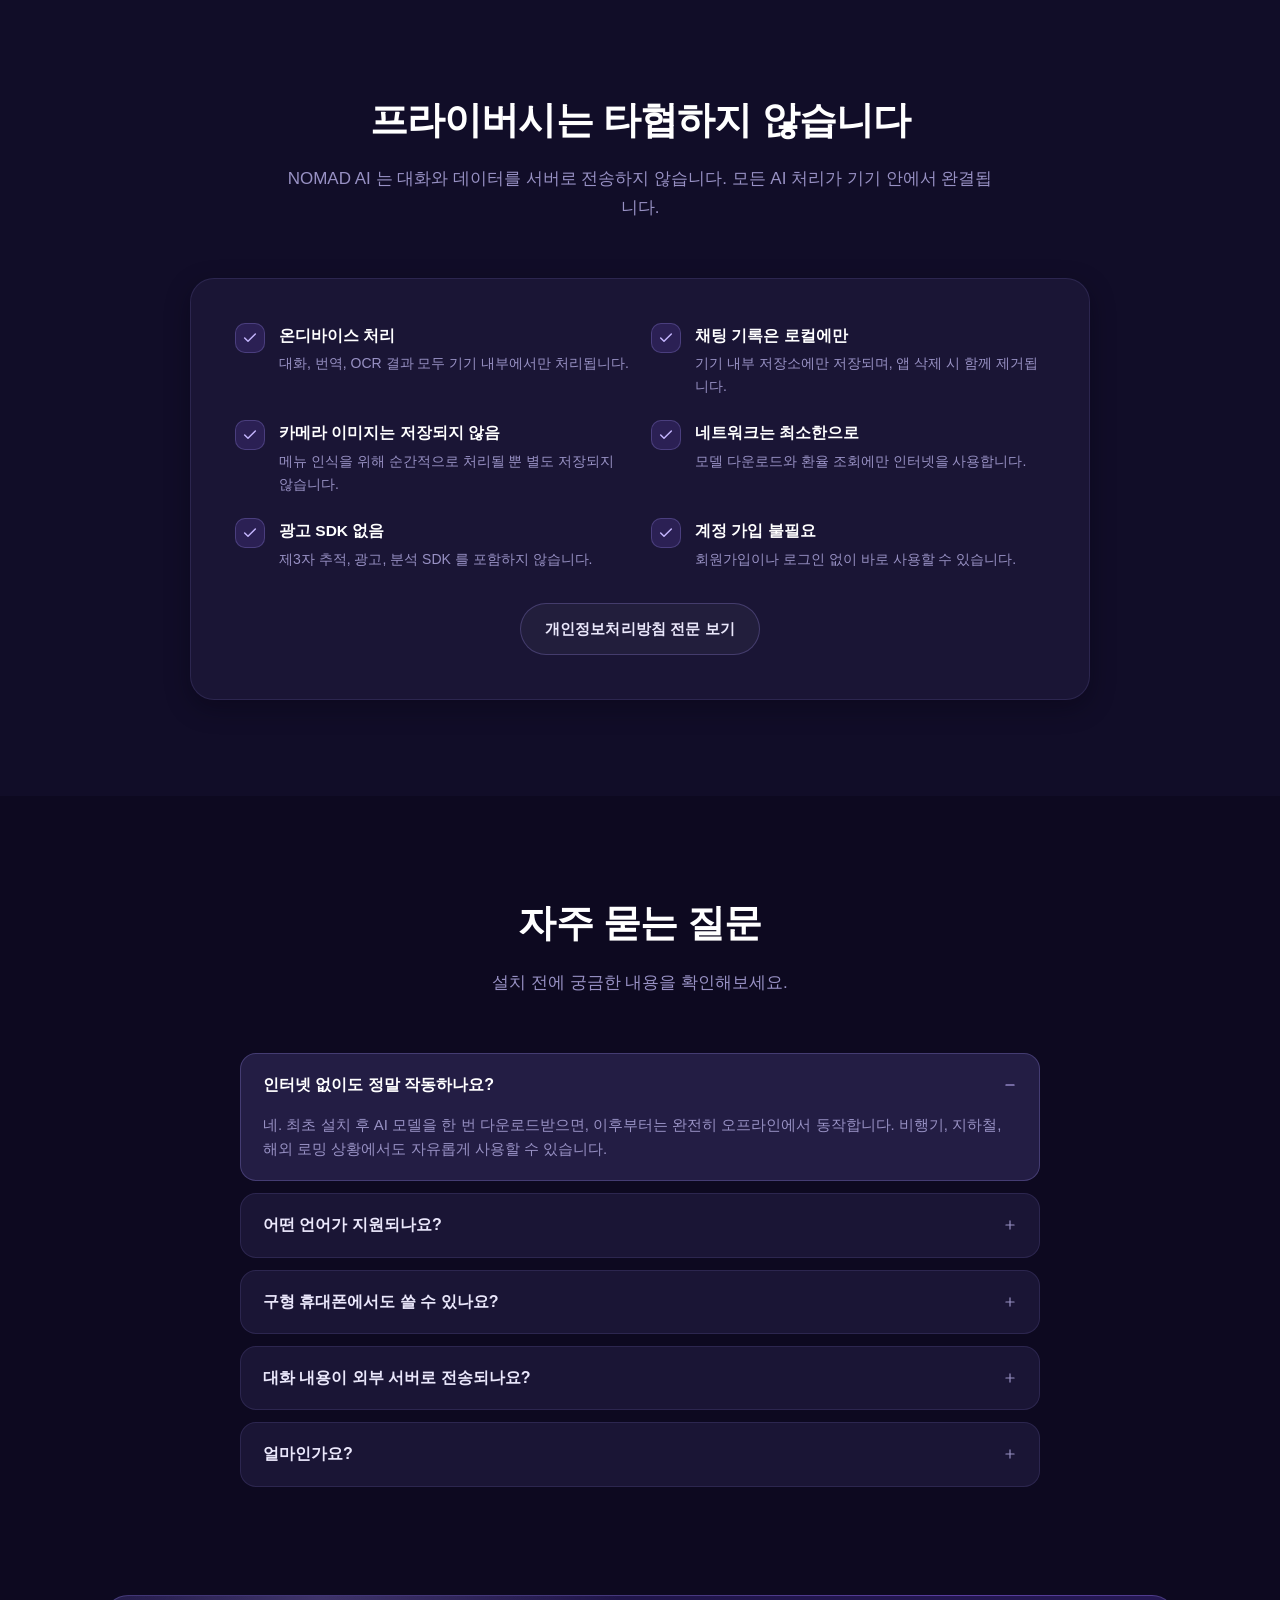
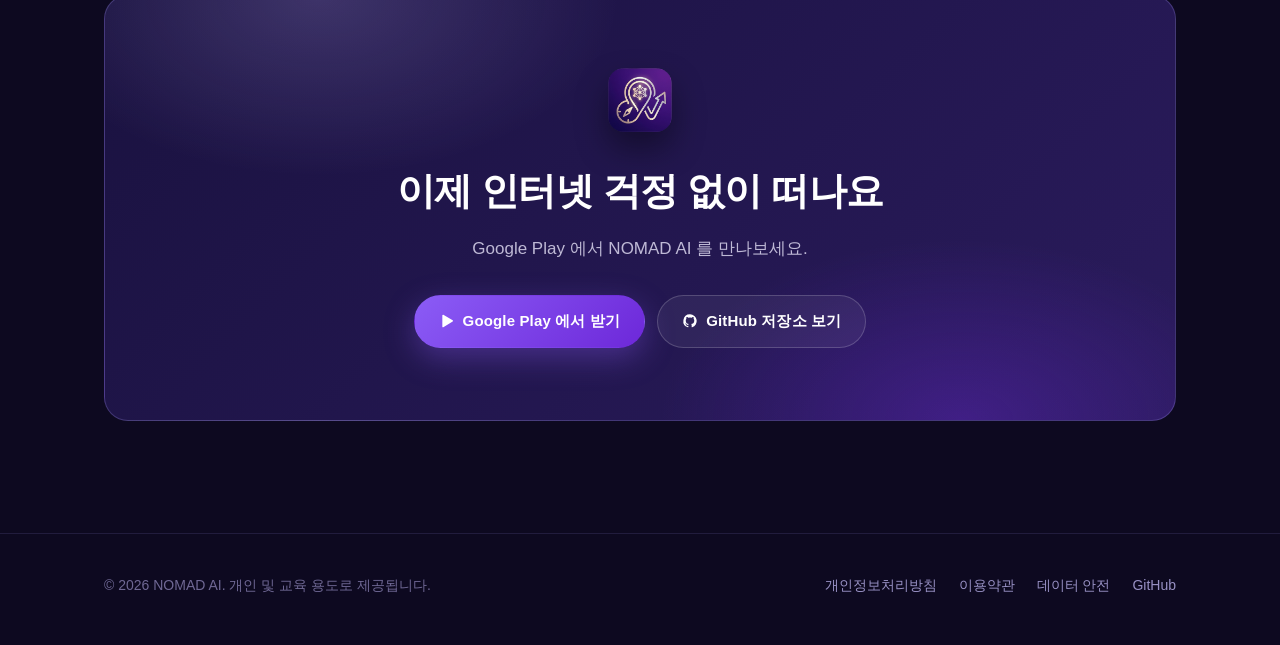
==== commit 360ddefe: "디자인 개선" ====
--- a/index.html
+++ b/index.html
@@ -8,21 +8,115 @@
       name="description"
       content="인터넷 없이도 작동하는 안드로이드 온디바이스 LLM 여행 챗봇. 메뉴판 번역, 실시간 통역, 경비 자동 기록, 40개 이상의 언어 지원."
     />
-    <meta name="theme-color" content="#0f172a" />
+    <meta name="theme-color" content="#0d0920" />
     <meta property="og:title" content="NOMAD AI — 오프라인 여행 AI 도우미" />
     <meta
       property="og:description"
       content="기기에서 바로 실행되는 프라이빗한 여행 AI. 오프라인 대화, 메뉴 OCR, 실시간 통역, 경비 관리까지."
     />
     <meta property="og:type" content="website" />
-    <link rel="icon" href="data:image/svg+xml,%3Csvg xmlns='http://www.w3.org/2000/svg' viewBox='0 0 100 100'%3E%3Crect width='100' height='100' rx='22' fill='%230f172a'/%3E%3Ctext x='50' y='62' font-family='sans-serif' font-size='48' font-weight='800' fill='white' text-anchor='middle'%3EN%3C/text%3E%3C/svg%3E" />
+    <meta property="og:image" content="icon.png" />
+    <link rel="icon" type="image/png" href="icon.png" />
+    <link rel="apple-touch-icon" href="icon.png" />
     <link rel="stylesheet" href="style.css" />
+
+    <svg xmlns="http://www.w3.org/2000/svg" style="display:none" aria-hidden="true">
+      <defs>
+        <symbol id="i-chat" viewBox="0 0 24 24" fill="none" stroke="currentColor" stroke-width="1.7" stroke-linecap="round" stroke-linejoin="round">
+          <path d="M21 12a8 8 0 0 1-11.6 7.1L4 20l1-4.4A8 8 0 1 1 21 12Z"/>
+          <path d="M8.5 12h.01M12 12h.01M15.5 12h.01"/>
+        </symbol>
+        <symbol id="i-camera" viewBox="0 0 24 24" fill="none" stroke="currentColor" stroke-width="1.7" stroke-linecap="round" stroke-linejoin="round">
+          <path d="M4 8h3l2-3h6l2 3h3a1 1 0 0 1 1 1v9a1 1 0 0 1-1 1H4a1 1 0 0 1-1-1V9a1 1 0 0 1 1-1Z"/>
+          <circle cx="12" cy="13" r="4"/>
+        </symbol>
+        <symbol id="i-wallet" viewBox="0 0 24 24" fill="none" stroke="currentColor" stroke-width="1.7" stroke-linecap="round" stroke-linejoin="round">
+          <path d="M3 7a2 2 0 0 1 2-2h11a2 2 0 0 1 2 2v1h2a1 1 0 0 1 1 1v9a2 2 0 0 1-2 2H5a2 2 0 0 1-2-2V7Z"/>
+          <path d="M17 13h2"/>
+        </symbol>
+        <symbol id="i-globe" viewBox="0 0 24 24" fill="none" stroke="currentColor" stroke-width="1.7" stroke-linecap="round" stroke-linejoin="round">
+          <circle cx="12" cy="12" r="9"/>
+          <path d="M3 12h18"/>
+          <path d="M12 3c2.5 2.7 3.8 5.8 3.8 9S14.5 18.3 12 21"/>
+          <path d="M12 3C9.5 5.7 8.2 8.8 8.2 12s1.3 6.3 3.8 9"/>
+        </symbol>
+        <symbol id="i-people" viewBox="0 0 24 24" fill="none" stroke="currentColor" stroke-width="1.7" stroke-linecap="round" stroke-linejoin="round">
+          <circle cx="8" cy="9" r="3"/>
+          <circle cx="17" cy="10" r="2.5"/>
+          <path d="M2.5 19c0-2.8 2.5-5 5.5-5s5.5 2.2 5.5 5"/>
+          <path d="M14 18.5c.3-1.7 2-3 4-3s3.5 1.3 3.5 3"/>
+        </symbol>
+        <symbol id="i-exchange" viewBox="0 0 24 24" fill="none" stroke="currentColor" stroke-width="1.7" stroke-linecap="round" stroke-linejoin="round">
+          <path d="M4 8h13l-3-3"/>
+          <path d="M20 16H7l3 3"/>
+        </symbol>
+        <symbol id="i-shield" viewBox="0 0 24 24" fill="none" stroke="currentColor" stroke-width="1.7" stroke-linecap="round" stroke-linejoin="round">
+          <path d="M12 3 4 6v6c0 4.8 3.2 8.5 8 9 4.8-.5 8-4.2 8-9V6l-8-3Z"/>
+          <path d="m9 12 2 2 4-4"/>
+        </symbol>
+        <symbol id="i-signal-off" viewBox="0 0 24 24" fill="none" stroke="currentColor" stroke-width="1.7" stroke-linecap="round" stroke-linejoin="round">
+          <path d="M2 8.8C5 6 8.4 4.5 12 4.5c3.6 0 7 1.5 10 4.3"/>
+          <path d="M5 12.3c2-1.8 4.4-2.8 7-2.8 1.2 0 2.3.2 3.3.6"/>
+          <path d="M8.5 15.7c1-.8 2.2-1.2 3.5-1.2"/>
+          <circle cx="12" cy="19" r="1"/>
+          <path d="m3 3 18 18"/>
+        </symbol>
+        <symbol id="i-plane" viewBox="0 0 24 24" fill="none" stroke="currentColor" stroke-width="1.7" stroke-linecap="round" stroke-linejoin="round">
+          <path d="m3 15 3.5-1 4 4 2-1-1-5 4.5-2 2.5 2.5 2-.5-1-3 2-2c1-1 1-2 0-3s-2-1-3 0l-2 2-3-1-.5 2L13.5 9l-5 4.5-5-1L3 15Z"/>
+        </symbol>
+        <symbol id="i-check" viewBox="0 0 24 24" fill="none" stroke="currentColor" stroke-width="2.2" stroke-linecap="round" stroke-linejoin="round">
+          <path d="m4 12 5 5L20 6"/>
+        </symbol>
+        <symbol id="i-menu" viewBox="0 0 24 24" fill="none" stroke="currentColor" stroke-width="1.8" stroke-linecap="round">
+          <path d="M4 7h16M4 12h16M4 17h16"/>
+        </symbol>
+        <symbol id="i-translate" viewBox="0 0 24 24" fill="none" stroke="currentColor" stroke-width="1.7" stroke-linecap="round" stroke-linejoin="round">
+          <path d="M3 6h11"/>
+          <path d="M8.5 3v3"/>
+          <path d="M12 14c-3 0-8-2-8-7"/>
+          <path d="M4 14c3 0 8-2 8-7"/>
+          <path d="m13 21 4-9 4 9"/>
+          <path d="M14.5 17h5"/>
+        </symbol>
+        <symbol id="i-settings" viewBox="0 0 24 24" fill="none" stroke="currentColor" stroke-width="1.7" stroke-linecap="round" stroke-linejoin="round">
+          <circle cx="12" cy="12" r="3"/>
+          <path d="M19.4 15a1.7 1.7 0 0 0 .3 1.9l.1.1a2 2 0 1 1-2.8 2.8l-.1-.1a1.7 1.7 0 0 0-1.9-.3 1.7 1.7 0 0 0-1 1.5V21a2 2 0 1 1-4 0v-.1a1.7 1.7 0 0 0-1.1-1.5 1.7 1.7 0 0 0-1.9.3l-.1.1a2 2 0 1 1-2.8-2.8l.1-.1a1.7 1.7 0 0 0 .3-1.9 1.7 1.7 0 0 0-1.5-1H3a2 2 0 1 1 0-4h.1A1.7 1.7 0 0 0 4.6 9a1.7 1.7 0 0 0-.3-1.9l-.1-.1a2 2 0 1 1 2.8-2.8l.1.1a1.7 1.7 0 0 0 1.9.3H9a1.7 1.7 0 0 0 1-1.5V3a2 2 0 1 1 4 0v.1a1.7 1.7 0 0 0 1 1.5 1.7 1.7 0 0 0 1.9-.3l.1-.1a2 2 0 1 1 2.8 2.8l-.1.1a1.7 1.7 0 0 0-.3 1.9V9a1.7 1.7 0 0 0 1.5 1H21a2 2 0 1 1 0 4h-.1a1.7 1.7 0 0 0-1.5 1Z"/>
+        </symbol>
+        <symbol id="i-mic" viewBox="0 0 24 24" fill="none" stroke="currentColor" stroke-width="1.7" stroke-linecap="round" stroke-linejoin="round">
+          <rect x="9" y="3" width="6" height="11" rx="3"/>
+          <path d="M5 11a7 7 0 0 0 14 0"/>
+          <path d="M12 18v3"/>
+        </symbol>
+        <symbol id="i-send" viewBox="0 0 24 24" fill="none" stroke="currentColor" stroke-width="1.7" stroke-linecap="round" stroke-linejoin="round">
+          <path d="M5 12h14"/>
+          <path d="m13 6 6 6-6 6"/>
+        </symbol>
+        <symbol id="i-plus" viewBox="0 0 24 24" fill="none" stroke="currentColor" stroke-width="1.8" stroke-linecap="round">
+          <path d="M12 5v14M5 12h14"/>
+        </symbol>
+        <symbol id="i-download" viewBox="0 0 24 24" fill="none" stroke="currentColor" stroke-width="1.7" stroke-linecap="round" stroke-linejoin="round">
+          <path d="M12 4v12"/>
+          <path d="m7 11 5 5 5-5"/>
+          <path d="M4 20h16"/>
+        </symbol>
+        <symbol id="i-play" viewBox="0 0 24 24" fill="currentColor">
+          <path d="M5 3.5v17c0 .8.8 1.2 1.5.8l14-8.5c.7-.4.7-1.4 0-1.8l-14-8.5C5.8 2.3 5 2.7 5 3.5Z"/>
+        </symbol>
+        <symbol id="i-github" viewBox="0 0 24 24" fill="currentColor">
+          <path d="M12 2a10 10 0 0 0-3.16 19.49c.5.09.68-.22.68-.48v-1.7c-2.78.6-3.37-1.34-3.37-1.34-.45-1.15-1.1-1.46-1.1-1.46-.9-.62.07-.6.07-.6 1 .07 1.53 1.03 1.53 1.03.89 1.53 2.34 1.09 2.91.83.09-.65.35-1.09.63-1.34-2.22-.25-4.55-1.11-4.55-4.94 0-1.09.39-1.98 1.03-2.68-.1-.25-.45-1.27.1-2.64 0 0 .84-.27 2.75 1.02a9.56 9.56 0 0 1 5 0c1.9-1.29 2.75-1.02 2.75-1.02.55 1.37.2 2.39.1 2.64.64.7 1.03 1.59 1.03 2.68 0 3.84-2.34 4.69-4.57 4.94.36.31.68.92.68 1.85v2.74c0 .27.18.58.69.48A10 10 0 0 0 12 2Z"/>
+        </symbol>
+        <symbol id="i-sparkle" viewBox="0 0 24 24" fill="none" stroke="currentColor" stroke-width="1.7" stroke-linecap="round" stroke-linejoin="round">
+          <path d="M12 3v4M12 17v4M3 12h4M17 12h4"/>
+          <path d="m6 6 2.5 2.5M15.5 15.5 18 18M6 18l2.5-2.5M15.5 8.5 18 6"/>
+        </symbol>
+      </defs>
+    </svg>
   </head>
   <body>
     <header class="site-header">
       <div class="container">
         <a class="brand" href="#top">
-          <span class="brand-mark">N</span>
+          <img class="brand-mark" src="icon.png" alt="NOMAD AI" width="36" height="36" />
           NOMAD AI
         </a>
         <nav class="nav">
@@ -40,45 +134,85 @@
       <!-- Hero -->
       <section class="hero">
         <div class="container">
-          <div>
-            <span class="eyebrow">🌍 오프라인에서도 작동하는 여행 AI</span>
+          <div class="hero-copy">
+            <span class="eyebrow">
+              <span class="dot"></span>
+              온디바이스 · 오프라인 AI
+            </span>
             <h1>
               인터넷이 없어도 괜찮아요.<br />
               <span class="accent">내 손안의 여행 AI, NOMAD AI</span>
             </h1>
             <p class="lead">
-              비행기 안, 산속 마을, 데이터가 터지지 않는 해외 골목에서도
-              작동하는 안드로이드 온디바이스 LLM 챗봇. 메뉴판을 찍으면 번역되고,
-              대화 내용을 통해 경비가 자동으로 정리됩니다.
+              비행기 안, 산속 마을, 데이터가 터지지 않는 해외 골목에서도 작동하는
+              안드로이드 온디바이스 LLM 챗봇. 메뉴판을 찍으면 번역되고, 대화 내용을
+              통해 경비가 자동으로 정리됩니다.
             </p>
             <div class="hero-actions">
               <a class="btn btn-primary" href="#download">
-                📱 Google Play 에서 받기
+                <svg class="ic"><use href="#i-play"/></svg>
+                Google Play 에서 받기
               </a>
               <a class="btn btn-secondary" href="#features">기능 살펴보기</a>
             </div>
             <div class="hero-meta">
-              <span>✈️ 40+ 개 언어 지원</span>
-              <span>🔒 기기 내 처리, 데이터 전송 없음</span>
-              <span>📶 완전 오프라인 동작</span>
+              <span><svg class="ic"><use href="#i-globe"/></svg> 40+ 개 언어 지원</span>
+              <span><svg class="ic"><use href="#i-shield"/></svg> 기기 내 처리, 데이터 전송 없음</span>
+              <span><svg class="ic"><use href="#i-signal-off"/></svg> 완전 오프라인 동작</span>
             </div>
           </div>
 
           <div class="phone" aria-hidden="true">
             <div class="phone-screen">
-              <div class="chat-bubble user">이 메뉴 뭐야?</div>
-              <div class="chat-bubble bot">
-                사진 속 메뉴는 <b>라멘</b>이에요. 돼지뼈 육수의 일본식 국수
-                요리로, 평균 가격은 ¥900 정도입니다.
-              </div>
-              <div class="chat-bubble user">지금 몇 시야?</div>
-              <div class="chat-bubble bot">
-                현지 시간은 오후 7시 42분입니다. 저녁 먹기 좋은 시간이네요 🍜
-              </div>
-              <div class="chip-row">
-                <span class="chip">맛집 추천</span>
-                <span class="chip">길 찾기</span>
-                <span class="chip">번역</span>
+              <div class="app-bar">
+                <svg class="app-ic"><use href="#i-menu"/></svg>
+                <div class="app-title">
+                  <strong>NOMAD AI</strong>
+                  <span>온디바이스 · 온라인</span>
+                </div>
+                <svg class="app-ic"><use href="#i-translate"/></svg>
+                <svg class="app-ic"><use href="#i-settings"/></svg>
+              </div>
+
+              <div class="chat">
+                <div class="chat-row bot">
+                  <img class="avatar" src="icon.png" alt="" />
+                  <div class="chat-bubble bot">
+                    김치찌개는 한국의 대표적인 찌개 요리입니다. 돼지고기와 김치를
+                    푹 끓여 얼큰하고 진한 국물 맛이 일품이에요.
+                  </div>
+                </div>
+
+                <div class="chat-row user">
+                  <div class="chat-bubble user">베트남 사람과 대화하고 싶어</div>
+                </div>
+
+                <div class="chat-row bot">
+                  <img class="avatar" src="icon.png" alt="" />
+                  <div class="chat-bubble bot">
+                    베트남 사람과 대화하고 싶으시군요. 통역 모드를 켜드릴까요?
+                    <div class="tag">번역</div>
+                  </div>
+                </div>
+
+                <div class="chat-row user">
+                  <div class="chat-bubble user">베트남 사람과 실시간으로 대화하려고 해</div>
+                </div>
+
+                <div class="chat-row bot">
+                  <img class="avatar" src="icon.png" alt="" />
+                  <div class="chat-bubble bot">
+                    통역 모드를 켜드릴게요.
+                    <div class="tag">대면 통역</div>
+                  </div>
+                </div>
+              </div>
+
+              <div class="input-bar">
+                <button class="input-btn" type="button"><svg class="ic"><use href="#i-plus"/></svg></button>
+                <span class="input-placeholder">메시지 입력…</span>
+                <button class="input-btn" type="button"><svg class="ic"><use href="#i-mic"/></svg></button>
+                <button class="input-btn send" type="button"><svg class="ic"><use href="#i-send"/></svg></button>
               </div>
             </div>
           </div>
@@ -98,7 +232,7 @@
 
           <div class="features">
             <div class="feature">
-              <div class="feature-icon">💬</div>
+              <div class="feature-icon"><svg><use href="#i-chat"/></svg></div>
               <h3>오프라인 AI 대화</h3>
               <p>
                 네트워크 없이도 현지 음식, 길 찾기, 문화 팁까지 묻고 답할 수
@@ -107,7 +241,7 @@
             </div>
 
             <div class="feature">
-              <div class="feature-icon">📸</div>
+              <div class="feature-icon"><svg><use href="#i-camera"/></svg></div>
               <h3>메뉴 OCR & 번역</h3>
               <p>
                 카메라로 메뉴판을 찍으면 텍스트를 인식해 한국어, 영어, 중국어,
@@ -116,7 +250,7 @@
             </div>
 
             <div class="feature">
-              <div class="feature-icon">💰</div>
+              <div class="feature-icon"><svg><use href="#i-wallet"/></svg></div>
               <h3>경비 자동 기록</h3>
               <p>
                 대화 중 등장한 지출을 AI가 자동으로 감지해 통화와 카테고리별로
@@ -125,7 +259,7 @@
             </div>
 
             <div class="feature">
-              <div class="feature-icon">🌐</div>
+              <div class="feature-icon"><svg><use href="#i-globe"/></svg></div>
               <h3>실시간 번역</h3>
               <p>
                 40개 이상의 언어를 지원하며, 스트리밍 방식으로 타이핑되듯
@@ -134,7 +268,7 @@
             </div>
 
             <div class="feature">
-              <div class="feature-icon">👥</div>
+              <div class="feature-icon"><svg><use href="#i-people"/></svg></div>
               <h3>대면 통역 모드</h3>
               <p>
                 화면을 위아래로 나눠 서로 다른 언어를 쓰는 두 사람이 얼굴을
@@ -143,7 +277,7 @@
             </div>
 
             <div class="feature">
-              <div class="feature-icon">💱</div>
+              <div class="feature-icon"><svg><use href="#i-exchange"/></svg></div>
               <h3>환율 & 현지 시간</h3>
               <p>
                 실시간 환율 변환과 현지 시간 조회를 제공합니다. 네트워크가 없을
@@ -195,32 +329,32 @@
           </div>
 
           <div class="models">
-            <div class="model">
+            <div class="model featured">
+              <span class="badge">권장</span>
               <h3>Gemma 4 · 2B</h3>
               <div class="size">용량 2.4 GB · 권장 RAM 4 GB</div>
               <ul>
-                <li>✅ 빠른 응답 속도</li>
-                <li>✅ 중급 사양 기기에 최적</li>
-                <li>✅ 기본 여행 대화 및 번역 기능</li>
-                <li>✅ 저장 공간 부담 최소</li>
+                <li><svg class="ic check"><use href="#i-check"/></svg> 빠른 응답 속도와 낮은 배터리 소모</li>
+                <li><svg class="ic check"><use href="#i-check"/></svg> 대부분의 안드로이드 기기에 최적</li>
+                <li><svg class="ic check"><use href="#i-check"/></svg> 여행 대화, 번역, 경비 기록에 충분</li>
+                <li><svg class="ic check"><use href="#i-check"/></svg> 저장 공간 부담 최소</li>
               </ul>
             </div>
 
-            <div class="model featured">
-              <span class="badge">권장</span>
+            <div class="model">
               <h3>Gemma 4 · 4B</h3>
               <div class="size">용량 3.4 GB · 권장 RAM 6 GB+</div>
               <ul>
-                <li>⭐ 더 자연스러운 대화 품질</li>
-                <li>⭐ 복잡한 질의도 정확하게 처리</li>
-                <li>⭐ 고성능 기기에서 최상의 경험</li>
-                <li>⭐ 장기간 여행·업무용 추천</li>
+                <li><svg class="ic check"><use href="#i-check"/></svg> 더 자연스러운 대화 품질</li>
+                <li><svg class="ic check"><use href="#i-check"/></svg> 복잡한 질의도 정확하게 처리</li>
+                <li><svg class="ic check"><use href="#i-check"/></svg> 고성능 기기에서 최상의 경험</li>
+                <li><svg class="ic check"><use href="#i-check"/></svg> 장기간 여행·업무용 선택지</li>
               </ul>
             </div>
           </div>
 
-          <p style="text-align: center; margin-top: 32px; color: var(--color-muted); font-size: 14px;">
-            · 최소 시스템 요구사항: Android 9 (API 28) 이상, RAM 4 GB 이상, 저장 공간 3.5 GB 여유 ·
+          <p class="models-note">
+            최소 시스템 요구사항: Android 9 (API 28) 이상, RAM 4 GB 이상, 저장 공간 3.5 GB 여유
           </p>
         </div>
       </section>
@@ -239,42 +373,42 @@
           <div class="privacy-card">
             <div class="privacy-grid">
               <div class="privacy-item">
-                <span class="icon">✓</span>
+                <span class="icon"><svg><use href="#i-check"/></svg></span>
                 <div>
                   <h4>온디바이스 처리</h4>
                   <p>대화, 번역, OCR 결과 모두 기기 내부에서만 처리됩니다.</p>
                 </div>
               </div>
               <div class="privacy-item">
-                <span class="icon">✓</span>
+                <span class="icon"><svg><use href="#i-check"/></svg></span>
                 <div>
                   <h4>채팅 기록은 로컬에만</h4>
                   <p>기기 내부 저장소에만 저장되며, 앱 삭제 시 함께 제거됩니다.</p>
                 </div>
               </div>
               <div class="privacy-item">
-                <span class="icon">✓</span>
+                <span class="icon"><svg><use href="#i-check"/></svg></span>
                 <div>
                   <h4>카메라 이미지는 저장되지 않음</h4>
                   <p>메뉴 인식을 위해 순간적으로 처리될 뿐 별도 저장되지 않습니다.</p>
                 </div>
               </div>
               <div class="privacy-item">
-                <span class="icon">✓</span>
+                <span class="icon"><svg><use href="#i-check"/></svg></span>
                 <div>
                   <h4>네트워크는 최소한으로</h4>
                   <p>모델 다운로드와 환율 조회에만 인터넷을 사용합니다.</p>
                 </div>
               </div>
               <div class="privacy-item">
-                <span class="icon">✓</span>
+                <span class="icon"><svg><use href="#i-check"/></svg></span>
                 <div>
                   <h4>광고 SDK 없음</h4>
                   <p>제3자 추적, 광고, 분석 SDK 를 포함하지 않습니다.</p>
                 </div>
               </div>
               <div class="privacy-item">
-                <span class="icon">✓</span>
+                <span class="icon"><svg><use href="#i-check"/></svg></span>
                 <div>
                   <h4>계정 가입 불필요</h4>
                   <p>회원가입이나 로그인 없이 바로 사용할 수 있습니다.</p>
@@ -282,8 +416,8 @@
               </div>
             </div>
 
-            <div style="text-align: center; margin-top: 28px;">
-              <a class="btn btn-secondary" href="privacy.html">개인정보처리방침 전문 보기 →</a>
+            <div class="privacy-cta">
+              <a class="btn btn-secondary" href="privacy.html">개인정보처리방침 전문 보기</a>
             </div>
           </div>
         </div>
@@ -345,15 +479,18 @@
       </section>
 
       <!-- CTA -->
-      <section id="download" style="padding: 0 0 96px;">
+      <section id="download" class="download-section">
         <div class="cta">
+          <img class="cta-icon" src="icon.png" alt="" width="64" height="64" />
           <h2>이제 인터넷 걱정 없이 떠나요</h2>
           <p>Google Play 에서 NOMAD AI 를 만나보세요.</p>
-          <div style="display: inline-flex; gap: 12px; flex-wrap: wrap; justify-content: center;">
+          <div class="cta-actions">
             <a class="btn btn-primary" href="#" aria-disabled="true">
-              ▶ Google Play 에서 받기
+              <svg class="ic"><use href="#i-play"/></svg>
+              Google Play 에서 받기
             </a>
             <a class="btn btn-secondary" href="https://github.com/nomad-ai-android/nomad-app" target="_blank" rel="noopener">
+              <svg class="ic"><use href="#i-github"/></svg>
               GitHub 저장소 보기
             </a>
           </div>
@@ -363,9 +500,7 @@
 
     <footer class="site-footer">
       <div class="container">
-        <div>
-          © 2026 NOMAD AI. 개인 및 교육 용도로 제공됩니다.
-        </div>
+        <div>© 2026 NOMAD AI. 개인 및 교육 용도로 제공됩니다.</div>
         <div class="footer-links">
           <a href="privacy.html">개인정보처리방침</a>
           <a href="terms.html">이용약관</a>
--- a/style.css
+++ b/style.css
@@ -1,28 +1,32 @@
 :root {
-  --color-bg: #ffffff;
-  --color-bg-soft: #f8fafc;
-  --color-bg-dark: #0f172a;
-  --color-text: #0f172a;
-  --color-muted: #475569;
-  --color-border: #e2e8f0;
-  --color-primary: #1d4ed8;
-  --color-primary-hover: #1e40af;
-  --color-accent: #f59e0b;
-  --color-accent-soft: #fef3c7;
-  --radius: 14px;
-  --shadow-sm: 0 1px 2px rgba(15, 23, 42, 0.06), 0 1px 3px rgba(15, 23, 42, 0.1);
-  --shadow-md: 0 4px 12px rgba(15, 23, 42, 0.08);
-  --shadow-lg: 0 20px 50px rgba(15, 23, 42, 0.12);
+  --color-bg: #0d0920;
+  --color-bg-alt: #110d28;
+  --color-surface: #1a1535;
+  --color-surface-2: #231d44;
+  --color-text: #eae7fb;
+  --color-text-strong: #ffffff;
+  --color-muted: #9891c4;
+  --color-muted-2: #6f6894;
+  --color-border: rgba(154, 140, 234, 0.14);
+  --color-border-strong: rgba(154, 140, 234, 0.28);
+  --color-primary: #8b5cf6;
+  --color-primary-hover: #a78bfa;
+  --color-primary-soft: rgba(139, 92, 246, 0.16);
+  --color-accent: #c4b5fd;
+  --color-user-bubble: #6d5ab6;
+  --color-bot-bubble: #2a2450;
+  --radius: 16px;
+  --radius-lg: 24px;
+  --shadow-sm: 0 1px 2px rgba(5, 3, 15, 0.4);
+  --shadow-md: 0 8px 24px rgba(5, 3, 15, 0.35);
+  --shadow-lg: 0 30px 60px rgba(5, 3, 15, 0.55);
+  --shadow-glow: 0 0 0 1px rgba(139, 92, 246, 0.35), 0 20px 60px rgba(139, 92, 246, 0.22);
   --max-width: 1120px;
 }
 
-* {
-  box-sizing: border-box;
-}
-
-html {
-  scroll-behavior: smooth;
-}
+* { box-sizing: border-box; }
+
+html { scroll-behavior: smooth; }
 
 body {
   margin: 0;
@@ -30,29 +34,36 @@
     BlinkMacSystemFont, "Segoe UI", Roboto, sans-serif;
   color: var(--color-text);
   background: var(--color-bg);
-  line-height: 1.6;
+  line-height: 1.65;
   -webkit-font-smoothing: antialiased;
   -moz-osx-font-smoothing: grayscale;
-}
-
-a {
-  color: var(--color-primary);
-  text-decoration: none;
-}
-
-a:hover {
-  text-decoration: underline;
-}
-
-img {
-  max-width: 100%;
-  height: auto;
-}
+  background-image:
+    radial-gradient(1000px 600px at 85% -10%, rgba(139, 92, 246, 0.18), transparent 60%),
+    radial-gradient(900px 600px at -10% 0%, rgba(91, 33, 182, 0.22), transparent 60%);
+  background-attachment: fixed;
+}
+
+a { color: var(--color-accent); text-decoration: none; }
+a:hover { text-decoration: underline; }
+img { max-width: 100%; height: auto; }
 
 .container {
   max-width: var(--max-width);
   margin: 0 auto;
   padding: 0 24px;
+}
+
+/* Inline SVG icons */
+.ic,
+.feature svg,
+.privacy-item .icon svg,
+.app-ic,
+.input-btn svg {
+  width: 18px;
+  height: 18px;
+  stroke-linecap: round;
+  stroke-linejoin: round;
+  flex-shrink: 0;
 }
 
 /* Header */
@@ -60,8 +71,9 @@
   position: sticky;
   top: 0;
   z-index: 50;
-  background: rgba(255, 255, 255, 0.85);
-  backdrop-filter: saturate(180%) blur(10px);
+  background: rgba(13, 9, 32, 0.78);
+  backdrop-filter: saturate(180%) blur(14px);
+  -webkit-backdrop-filter: saturate(180%) blur(14px);
   border-bottom: 1px solid var(--color-border);
 }
 
@@ -69,7 +81,7 @@
   display: flex;
   align-items: center;
   justify-content: space-between;
-  height: 64px;
+  height: 68px;
 }
 
 .brand {
@@ -77,28 +89,21 @@
   align-items: center;
   gap: 10px;
   font-weight: 700;
-  font-size: 18px;
-  color: var(--color-text);
-  text-decoration: none;
+  font-size: 17px;
+  color: var(--color-text-strong);
+  letter-spacing: 0.02em;
 }
 
 .brand-mark {
-  width: 32px;
-  height: 32px;
+  width: 36px;
+  height: 36px;
   border-radius: 10px;
-  background: linear-gradient(135deg, #1d4ed8, #f59e0b);
-  display: inline-flex;
-  align-items: center;
-  justify-content: center;
-  color: white;
-  font-weight: 800;
-  font-size: 14px;
-  letter-spacing: -0.5px;
+  box-shadow: 0 4px 16px rgba(139, 92, 246, 0.35);
 }
 
 .nav {
   display: flex;
-  gap: 24px;
+  gap: 28px;
   align-items: center;
 }
 
@@ -106,22 +111,18 @@
   color: var(--color-muted);
   font-size: 14px;
   font-weight: 500;
+  transition: color 0.15s ease;
 }
 
 .nav a:hover {
-  color: var(--color-text);
+  color: var(--color-text-strong);
   text-decoration: none;
 }
 
-.nav .btn {
-  padding: 8px 16px;
-  font-size: 14px;
-}
-
-@media (max-width: 720px) {
-  .nav a:not(.btn) {
-    display: none;
-  }
+.nav .btn { padding: 9px 18px; font-size: 14px; }
+
+@media (max-width: 820px) {
+  .nav a:not(.btn) { display: none; }
 }
 
 /* Buttons */
@@ -130,94 +131,106 @@
   align-items: center;
   justify-content: center;
   gap: 8px;
-  padding: 12px 22px;
+  padding: 13px 24px;
   border-radius: 999px;
   font-weight: 600;
   font-size: 15px;
   border: 1px solid transparent;
   cursor: pointer;
-  transition: transform 0.15s ease, background 0.2s ease, box-shadow 0.2s ease;
+  transition: transform 0.15s ease, background 0.2s ease, box-shadow 0.2s ease, border-color 0.2s ease;
+  letter-spacing: 0.01em;
+}
+
+.btn .ic { width: 16px; height: 16px; }
+
+.btn-primary {
+  background: linear-gradient(135deg, #8b5cf6 0%, #6d28d9 100%);
+  color: #fff;
+  box-shadow: 0 10px 30px rgba(139, 92, 246, 0.35);
+}
+
+.btn-primary:hover {
+  transform: translateY(-1px);
+  box-shadow: 0 14px 36px rgba(139, 92, 246, 0.45);
   text-decoration: none;
 }
 
-.btn-primary {
-  background: var(--color-primary);
-  color: white;
-}
-
-.btn-primary:hover {
-  background: var(--color-primary-hover);
-  transform: translateY(-1px);
-  text-decoration: none;
-}
-
 .btn-secondary {
-  background: white;
+  background: rgba(255, 255, 255, 0.04);
   color: var(--color-text);
-  border-color: var(--color-border);
+  border-color: var(--color-border-strong);
 }
 
 .btn-secondary:hover {
-  background: var(--color-bg-soft);
+  background: rgba(255, 255, 255, 0.08);
+  border-color: var(--color-primary);
+  color: var(--color-text-strong);
   text-decoration: none;
 }
 
 /* Hero */
 .hero {
   position: relative;
-  padding: 80px 0 96px;
-  background: radial-gradient(
-      1200px 600px at 80% -10%,
-      rgba(245, 158, 11, 0.18),
-      transparent 60%
-    ),
-    radial-gradient(
-      900px 500px at -10% 10%,
-      rgba(29, 78, 216, 0.15),
-      transparent 60%
-    ),
-    var(--color-bg);
+  padding: 96px 0 112px;
   overflow: hidden;
 }
 
+.hero::before {
+  content: "";
+  position: absolute;
+  inset: 0;
+  background:
+    radial-gradient(600px 400px at 80% 20%, rgba(139, 92, 246, 0.25), transparent 60%),
+    radial-gradient(500px 400px at 10% 80%, rgba(76, 29, 149, 0.25), transparent 60%);
+  pointer-events: none;
+}
+
 .hero .container {
+  position: relative;
   display: grid;
-  grid-template-columns: 1.1fr 0.9fr;
-  gap: 48px;
-  align-items: center;
-}
-
-@media (max-width: 900px) {
-  .hero {
-    padding: 56px 0 72px;
-  }
-  .hero .container {
-    grid-template-columns: 1fr;
-  }
+  grid-template-columns: 1.05fr 0.95fr;
+  gap: 64px;
+  align-items: center;
+}
+
+@media (max-width: 960px) {
+  .hero { padding: 64px 0 80px; }
+  .hero .container { grid-template-columns: 1fr; gap: 48px; }
 }
 
 .eyebrow {
   display: inline-flex;
   align-items: center;
   gap: 8px;
-  padding: 6px 12px;
-  background: var(--color-accent-soft);
-  color: #92400e;
+  padding: 7px 14px;
+  background: var(--color-primary-soft);
+  color: var(--color-accent);
   font-size: 13px;
   font-weight: 600;
   border-radius: 999px;
-  margin-bottom: 20px;
+  margin-bottom: 24px;
+  border: 1px solid var(--color-border-strong);
+}
+
+.eyebrow .dot {
+  width: 7px;
+  height: 7px;
+  background: var(--color-primary);
+  border-radius: 50%;
+  box-shadow: 0 0 0 4px rgba(139, 92, 246, 0.2);
 }
 
 .hero h1 {
-  font-size: clamp(32px, 5vw, 52px);
-  line-height: 1.15;
-  letter-spacing: -0.02em;
-  margin: 0 0 20px;
+  font-size: clamp(32px, 5vw, 54px);
+  line-height: 1.14;
+  letter-spacing: -0.025em;
+  margin: 0 0 22px;
+  color: var(--color-text-strong);
+  font-weight: 800;
 }
 
 .hero h1 .accent {
-  background: linear-gradient(90deg, #1d4ed8, #f59e0b);
+  background: linear-gradient(90deg, #c4b5fd, #8b5cf6 40%, #ede9fe);
   -webkit-background-clip: text;
   background-clip: text;
   color: transparent;
@@ -226,8 +239,9 @@
 .hero p.lead {
   font-size: 18px;
   color: var(--color-muted);
-  margin: 0 0 32px;
+  margin: 0 0 36px;
   max-width: 560px;
+  line-height: 1.7;
 }
 
 .hero-actions {
@@ -237,9 +251,9 @@
 }
 
 .hero-meta {
-  margin-top: 28px;
-  display: flex;
-  gap: 24px;
+  margin-top: 32px;
+  display: flex;
+  gap: 28px;
   flex-wrap: wrap;
   color: var(--color-muted);
   font-size: 14px;
@@ -248,94 +262,172 @@
 .hero-meta span {
   display: inline-flex;
   align-items: center;
-  gap: 6px;
-}
+  gap: 8px;
+}
+
+.hero-meta .ic { color: var(--color-accent); }
 
 /* Phone mockup */
 .phone {
   width: 100%;
-  max-width: 360px;
+  max-width: 340px;
   margin: 0 auto;
-  aspect-ratio: 9 / 18;
-  background: #0f172a;
-  border-radius: 40px;
-  padding: 14px;
-  box-shadow: var(--shadow-lg);
+  aspect-ratio: 9 / 19;
+  background: linear-gradient(180deg, #05030f 0%, #0a0620 100%);
+  border-radius: 44px;
+  padding: 10px;
+  box-shadow: var(--shadow-lg), 0 0 0 1px rgba(139, 92, 246, 0.2);
   position: relative;
 }
 
 .phone::before {
   content: "";
   position: absolute;
-  top: 18px;
+  top: 14px;
   left: 50%;
   transform: translateX(-50%);
-  width: 100px;
-  height: 22px;
-  background: #0f172a;
-  border-radius: 999px;
-  z-index: 2;
+  width: 10px;
+  height: 10px;
+  background: #0a0620;
+  border-radius: 50%;
+  z-index: 3;
+  box-shadow: inset 0 0 0 2px #1a1535;
 }
 
 .phone-screen {
   width: 100%;
   height: 100%;
-  border-radius: 28px;
-  background: linear-gradient(180deg, #eff6ff 0%, #fff 40%, #fef3c7 100%);
+  border-radius: 36px;
+  background:
+    radial-gradient(120% 60% at 50% 0%, rgba(109, 40, 217, 0.3), transparent 55%),
+    linear-gradient(180deg, #120a2e 0%, #0a0620 100%);
   overflow: hidden;
   position: relative;
   display: flex;
   flex-direction: column;
-  padding: 48px 18px 18px;
+}
+
+.app-bar {
+  display: flex;
+  align-items: center;
+  gap: 10px;
+  padding: 34px 14px 10px;
+  color: var(--color-text-strong);
+  flex-shrink: 0;
+}
+
+.app-ic {
+  width: 16px;
+  height: 16px;
+  color: var(--color-muted);
+}
+
+.app-title {
+  flex: 1;
+  margin-left: 2px;
+  line-height: 1.15;
+}
+.app-title strong {
+  font-size: 13px;
+  letter-spacing: 0.02em;
+  display: block;
+}
+.app-title span {
+  font-size: 10px;
+  color: var(--color-muted-2);
+}
+
+.chat {
+  flex: 1;
+  padding: 6px 12px 10px;
+  overflow: hidden;
+  display: flex;
+  flex-direction: column;
+  gap: 10px;
+}
+
+.chat-row {
+  display: flex;
+  gap: 6px;
+  align-items: flex-end;
+}
+.chat-row.user { justify-content: flex-end; }
+.chat-row.bot .avatar {
+  width: 22px;
+  height: 22px;
+  border-radius: 50%;
+  flex-shrink: 0;
+  box-shadow: 0 0 0 1px rgba(139, 92, 246, 0.4);
 }
 
 .chat-bubble {
-  max-width: 80%;
-  padding: 10px 14px;
-  border-radius: 16px;
-  font-size: 13px;
-  margin-bottom: 10px;
+  max-width: 78%;
+  padding: 8px 11px;
+  border-radius: 14px;
+  font-size: 10.5px;
+  line-height: 1.45;
   box-shadow: var(--shadow-sm);
+  position: relative;
 }
 
 .chat-bubble.user {
-  align-self: flex-end;
-  background: var(--color-primary);
-  color: white;
+  background: var(--color-user-bubble);
+  color: #fff;
   border-bottom-right-radius: 4px;
 }
-
 .chat-bubble.bot {
-  align-self: flex-start;
-  background: white;
+  background: var(--color-bot-bubble);
   color: var(--color-text);
   border-bottom-left-radius: 4px;
 }
 
-.chip-row {
-  display: flex;
+.chat-bubble .tag {
+  display: inline-block;
+  margin-top: 5px;
+  font-size: 8.5px;
+  color: var(--color-muted-2);
+  padding-top: 3px;
+}
+
+.input-bar {
+  flex-shrink: 0;
+  display: flex;
+  align-items: center;
   gap: 6px;
-  margin-top: 4px;
-  flex-wrap: wrap;
-}
-
-.chip {
-  font-size: 11px;
-  padding: 6px 10px;
-  background: white;
-  border: 1px solid var(--color-border);
+  margin: 4px 10px 14px;
+  padding: 6px 6px 6px 4px;
+  background: #1a1535;
   border-radius: 999px;
-  color: var(--color-text);
+  border: 1px solid rgba(255, 255, 255, 0.04);
+}
+
+.input-btn {
+  width: 28px;
+  height: 28px;
+  border-radius: 50%;
+  border: none;
+  background: rgba(255, 255, 255, 0.06);
+  color: var(--color-muted);
+  display: inline-flex;
+  align-items: center;
+  justify-content: center;
+  cursor: pointer;
+  padding: 0;
+}
+.input-btn svg { width: 14px; height: 14px; }
+.input-btn.send { background: #2a2450; color: var(--color-accent); }
+
+.input-placeholder {
+  flex: 1;
+  font-size: 10.5px;
+  color: var(--color-muted-2);
+  padding-left: 8px;
 }
 
 /* Sections */
-section {
-  padding: 88px 0;
-}
-
-section.alt {
-  background: var(--color-bg-soft);
-}
+section { padding: 96px 0; }
+
+section.alt { background: var(--color-bg-alt); }
 
 .section-head {
   text-align: center;
@@ -344,9 +436,11 @@
 }
 
 .section-head h2 {
-  font-size: clamp(26px, 3.2vw, 36px);
-  margin: 0 0 12px;
+  font-size: clamp(26px, 3.2vw, 38px);
+  margin: 0 0 14px;
   letter-spacing: -0.02em;
+  color: var(--color-text-strong);
+  font-weight: 800;
 }
 
 .section-head p {
@@ -362,49 +456,41 @@
   gap: 20px;
 }
 
-@media (max-width: 900px) {
-  .features {
-    grid-template-columns: repeat(2, 1fr);
-  }
-}
-
-@media (max-width: 560px) {
-  .features {
-    grid-template-columns: 1fr;
-  }
-}
+@media (max-width: 900px) { .features { grid-template-columns: repeat(2, 1fr); } }
+@media (max-width: 560px) { .features { grid-template-columns: 1fr; } }
 
 .feature {
-  padding: 28px;
-  background: white;
+  padding: 30px 28px;
+  background: var(--color-surface);
   border: 1px solid var(--color-border);
   border-radius: var(--radius);
-  transition: transform 0.2s ease, box-shadow 0.2s ease,
-    border-color 0.2s ease;
+  transition: transform 0.2s ease, border-color 0.2s ease, background 0.2s ease;
 }
 
 .feature:hover {
   transform: translateY(-4px);
-  box-shadow: var(--shadow-md);
-  border-color: transparent;
+  border-color: var(--color-border-strong);
+  background: var(--color-surface-2);
 }
 
 .feature-icon {
-  width: 44px;
-  height: 44px;
+  width: 46px;
+  height: 46px;
   border-radius: 12px;
-  background: var(--color-accent-soft);
-  color: #b45309;
+  background: var(--color-primary-soft);
+  color: var(--color-accent);
   display: inline-flex;
   align-items: center;
   justify-content: center;
-  font-size: 22px;
-  margin-bottom: 16px;
-}
+  margin-bottom: 18px;
+  border: 1px solid var(--color-border-strong);
+}
+.feature-icon svg { width: 22px; height: 22px; }
 
 .feature h3 {
   margin: 0 0 8px;
   font-size: 18px;
+  color: var(--color-text-strong);
 }
 
 .feature p {
@@ -417,26 +503,17 @@
 .steps {
   display: grid;
   grid-template-columns: repeat(4, 1fr);
-  gap: 20px;
+  gap: 18px;
   counter-reset: step;
 }
 
-@media (max-width: 900px) {
-  .steps {
-    grid-template-columns: repeat(2, 1fr);
-  }
-}
-
-@media (max-width: 560px) {
-  .steps {
-    grid-template-columns: 1fr;
-  }
-}
+@media (max-width: 900px) { .steps { grid-template-columns: repeat(2, 1fr); } }
+@media (max-width: 560px) { .steps { grid-template-columns: 1fr; } }
 
 .step {
   padding: 28px 24px;
   border-radius: var(--radius);
-  background: white;
+  background: var(--color-surface);
   border: 1px solid var(--color-border);
   counter-increment: step;
   position: relative;
@@ -444,16 +521,18 @@
 
 .step::before {
   content: counter(step, decimal-leading-zero);
-  font-size: 14px;
+  font-size: 13px;
   font-weight: 700;
-  color: var(--color-primary);
-  margin-bottom: 12px;
+  color: var(--color-accent);
+  margin-bottom: 14px;
   display: block;
+  letter-spacing: 0.1em;
 }
 
 .step h3 {
   margin: 0 0 8px;
   font-size: 17px;
+  color: var(--color-text-strong);
 }
 
 .step p {
@@ -466,49 +545,52 @@
 .models {
   display: grid;
   grid-template-columns: repeat(2, 1fr);
-  gap: 20px;
-}
-
-@media (max-width: 720px) {
-  .models {
-    grid-template-columns: 1fr;
-  }
-}
+  gap: 22px;
+}
+
+@media (max-width: 720px) { .models { grid-template-columns: 1fr; } }
 
 .model {
-  padding: 32px;
-  border-radius: var(--radius);
+  padding: 34px;
+  border-radius: var(--radius-lg);
   border: 1px solid var(--color-border);
-  background: white;
+  background: var(--color-surface);
   position: relative;
 }
 
 .model.featured {
-  border-color: var(--color-primary);
-  box-shadow: 0 0 0 4px rgba(29, 78, 216, 0.1);
+  border-color: transparent;
+  background:
+    linear-gradient(var(--color-surface-2), var(--color-surface-2)) padding-box,
+    linear-gradient(135deg, #8b5cf6, #c4b5fd) border-box;
+  border: 1px solid transparent;
+  box-shadow: var(--shadow-glow);
 }
 
 .model .badge {
   position: absolute;
   top: -12px;
   right: 24px;
-  background: var(--color-primary);
-  color: white;
+  background: linear-gradient(135deg, #8b5cf6, #6d28d9);
+  color: #fff;
   font-size: 12px;
-  font-weight: 600;
-  padding: 4px 10px;
+  font-weight: 700;
+  padding: 5px 12px;
   border-radius: 999px;
+  letter-spacing: 0.04em;
+  box-shadow: 0 6px 16px rgba(139, 92, 246, 0.4);
 }
 
 .model h3 {
   margin: 0 0 6px;
-  font-size: 22px;
+  font-size: 24px;
+  color: var(--color-text-strong);
 }
 
 .model .size {
   color: var(--color-muted);
   font-size: 14px;
-  margin-bottom: 16px;
+  margin-bottom: 20px;
 }
 
 .model ul {
@@ -518,23 +600,34 @@
 }
 
 .model li {
-  padding: 8px 0;
+  padding: 11px 0;
   color: var(--color-text);
-  font-size: 14px;
+  font-size: 14.5px;
   border-top: 1px dashed var(--color-border);
-}
-
-.model li:first-child {
-  border-top: none;
+  display: flex;
+  align-items: center;
+  gap: 10px;
+}
+.model li:first-child { border-top: none; }
+.model li .check {
+  color: var(--color-accent);
+  flex-shrink: 0;
+}
+
+.models-note {
+  text-align: center;
+  margin-top: 36px;
+  color: var(--color-muted-2);
+  font-size: 13.5px;
 }
 
 /* Privacy */
 .privacy-card {
-  max-width: 860px;
+  max-width: 900px;
   margin: 0 auto;
-  padding: 40px;
-  background: white;
-  border-radius: var(--radius);
+  padding: 44px;
+  background: var(--color-surface);
+  border-radius: var(--radius-lg);
   border: 1px solid var(--color-border);
   box-shadow: var(--shadow-md);
 }
@@ -542,44 +635,46 @@
 .privacy-grid {
   display: grid;
   grid-template-columns: repeat(2, 1fr);
-  gap: 20px;
-  margin-top: 24px;
-}
-
-@media (max-width: 720px) {
-  .privacy-grid {
-    grid-template-columns: 1fr;
-  }
-}
+  gap: 22px;
+}
+
+@media (max-width: 720px) { .privacy-grid { grid-template-columns: 1fr; } }
 
 .privacy-item {
   display: flex;
-  gap: 12px;
+  gap: 14px;
   align-items: flex-start;
 }
 
 .privacy-item .icon {
-  width: 28px;
-  height: 28px;
-  border-radius: 8px;
-  background: #dcfce7;
-  color: #15803d;
+  width: 30px;
+  height: 30px;
+  border-radius: 10px;
+  background: var(--color-primary-soft);
+  color: var(--color-accent);
   display: inline-flex;
   align-items: center;
   justify-content: center;
-  font-size: 14px;
   flex: 0 0 auto;
-}
+  border: 1px solid var(--color-border-strong);
+}
+.privacy-item .icon svg { width: 16px; height: 16px; }
 
 .privacy-item h4 {
   margin: 0 0 4px;
-  font-size: 15px;
+  font-size: 15.5px;
+  color: var(--color-text-strong);
 }
 
 .privacy-item p {
   margin: 0;
   color: var(--color-muted);
   font-size: 14px;
+}
+
+.privacy-cta {
+  text-align: center;
+  margin-top: 32px;
 }
 
 /* FAQ */
@@ -589,96 +684,122 @@
 }
 
 .faq details {
-  border-bottom: 1px solid var(--color-border);
-  padding: 20px 4px;
-}
-
-.faq details[open] summary {
-  color: var(--color-primary);
-}
+  border: 1px solid var(--color-border);
+  background: var(--color-surface);
+  border-radius: var(--radius);
+  padding: 18px 22px;
+  margin-bottom: 12px;
+  transition: border-color 0.2s ease, background 0.2s ease;
+}
+
+.faq details[open] {
+  border-color: var(--color-border-strong);
+  background: var(--color-surface-2);
+}
+
+.faq details[open] summary { color: var(--color-text-strong); }
 
 .faq summary {
   list-style: none;
   cursor: pointer;
   font-weight: 600;
-  font-size: 17px;
+  font-size: 16px;
+  color: var(--color-text);
   display: flex;
   align-items: center;
   justify-content: space-between;
   gap: 16px;
 }
 
-.faq summary::-webkit-details-marker {
-  display: none;
-}
+.faq summary::-webkit-details-marker { display: none; }
 
 .faq summary::after {
-  content: "+";
-  font-size: 22px;
-  color: var(--color-muted);
+  content: "";
+  width: 14px;
+  height: 14px;
+  background-image: url("data:image/svg+xml;utf8,<svg xmlns='http://www.w3.org/2000/svg' viewBox='0 0 24 24' fill='none' stroke='%239891c4' stroke-width='2' stroke-linecap='round'><path d='M12 5v14M5 12h14'/></svg>");
+  background-size: contain;
+  background-repeat: no-repeat;
   transition: transform 0.2s ease;
+  flex-shrink: 0;
 }
 
 .faq details[open] summary::after {
-  content: "−";
-  color: var(--color-primary);
+  background-image: url("data:image/svg+xml;utf8,<svg xmlns='http://www.w3.org/2000/svg' viewBox='0 0 24 24' fill='none' stroke='%23c4b5fd' stroke-width='2' stroke-linecap='round'><path d='M5 12h14'/></svg>");
 }
 
 .faq details p {
-  margin: 12px 0 0;
+  margin: 14px 0 0;
   color: var(--color-muted);
   font-size: 15px;
 }
 
 /* CTA */
+.download-section { padding: 0 0 112px; }
+
 .cta {
-  background: linear-gradient(135deg, #0f172a, #1e3a8a);
-  color: white;
+  position: relative;
+  background:
+    radial-gradient(500px 300px at 20% 0%, rgba(196, 181, 253, 0.2), transparent 60%),
+    radial-gradient(500px 300px at 80% 100%, rgba(109, 40, 217, 0.35), transparent 60%),
+    linear-gradient(135deg, #1a1240 0%, #2a1b5c 100%);
+  color: #fff;
   text-align: center;
-  padding: 80px 24px;
-  border-radius: 24px;
+  padding: 72px 32px;
+  border-radius: var(--radius-lg);
   margin: 0 auto;
   max-width: calc(var(--max-width) - 48px);
+  border: 1px solid var(--color-border-strong);
+  overflow: hidden;
+}
+
+.cta-icon {
+  width: 64px;
+  height: 64px;
+  border-radius: 16px;
+  margin-bottom: 20px;
+  box-shadow: 0 16px 32px rgba(0, 0, 0, 0.4);
 }
 
 .cta h2 {
-  font-size: clamp(26px, 3.2vw, 36px);
+  font-size: clamp(26px, 3.2vw, 38px);
   margin: 0 0 12px;
   letter-spacing: -0.02em;
+  color: var(--color-text-strong);
+  font-weight: 800;
 }
 
 .cta p {
-  color: rgba(255, 255, 255, 0.75);
+  color: rgba(234, 231, 251, 0.78);
   font-size: 17px;
-  margin: 0 0 28px;
-}
-
-.cta .btn-primary {
-  background: var(--color-accent);
-  color: #422006;
-}
-
-.cta .btn-primary:hover {
-  background: #fbbf24;
+  margin: 0 0 32px;
+}
+
+.cta-actions {
+  display: inline-flex;
+  gap: 12px;
+  flex-wrap: wrap;
+  justify-content: center;
 }
 
 .cta .btn-secondary {
-  background: transparent;
-  color: white;
-  border-color: rgba(255, 255, 255, 0.3);
+  background: rgba(255, 255, 255, 0.06);
+  color: var(--color-text-strong);
+  border-color: rgba(255, 255, 255, 0.18);
 }
 
 .cta .btn-secondary:hover {
-  background: rgba(255, 255, 255, 0.08);
+  background: rgba(255, 255, 255, 0.12);
+  border-color: rgba(255, 255, 255, 0.35);
 }
 
 /* Footer */
 .site-footer {
-  padding: 48px 0 32px;
+  padding: 40px 0 48px;
   border-top: 1px solid var(--color-border);
-  margin-top: 48px;
-  color: var(--color-muted);
+  color: var(--color-muted-2);
   font-size: 14px;
+  background: var(--color-bg);
 }
 
 .site-footer .container {
@@ -688,35 +809,26 @@
   flex-wrap: wrap;
 }
 
-.footer-links {
-  display: flex;
-  gap: 20px;
-  flex-wrap: wrap;
-}
-
-.footer-links a {
-  color: var(--color-muted);
-}
-
-.footer-links a:hover {
-  color: var(--color-text);
-}
+.footer-links { display: flex; gap: 22px; flex-wrap: wrap; }
+.footer-links a { color: var(--color-muted); }
+.footer-links a:hover { color: var(--color-text-strong); text-decoration: none; }
 
 /* Legal (policy pages) */
 .legal {
   max-width: 820px;
   margin: 0 auto;
-  padding: 56px 24px 96px;
+  padding: 64px 24px 112px;
 }
 
 .legal h1 {
   font-size: 34px;
   letter-spacing: -0.02em;
   margin: 0 0 8px;
+  color: var(--color-text-strong);
 }
 
 .legal .updated {
-  color: var(--color-muted);
+  color: var(--color-muted-2);
   font-size: 14px;
   margin: 0 0 40px;
 }
@@ -724,42 +836,49 @@
 .legal h2 {
   margin: 40px 0 12px;
   font-size: 22px;
+  color: var(--color-text-strong);
 }
 
 .legal h3 {
   margin: 24px 0 8px;
   font-size: 17px;
+  color: var(--color-text);
 }
 
 .legal p,
 .legal li {
-  color: #334155;
+  color: var(--color-muted);
   font-size: 15px;
-  line-height: 1.8;
-}
-
-.legal ul {
-  padding-left: 22px;
-}
+  line-height: 1.85;
+}
+
+.legal a { color: var(--color-accent); }
+
+.legal ul { padding-left: 22px; }
 
 .legal table {
   width: 100%;
   border-collapse: collapse;
   margin: 16px 0 24px;
   font-size: 14px;
+  background: var(--color-surface);
+  border-radius: 12px;
+  overflow: hidden;
 }
 
 .legal th,
 .legal td {
   text-align: left;
-  padding: 10px 12px;
+  padding: 12px 14px;
   border: 1px solid var(--color-border);
   vertical-align: top;
+  color: var(--color-muted);
 }
 
 .legal th {
-  background: var(--color-bg-soft);
+  background: var(--color-surface-2);
   font-weight: 600;
+  color: var(--color-text);
 }
 
 .legal .back {
@@ -772,11 +891,11 @@
 }
 
 .callout {
-  padding: 16px 20px;
+  padding: 18px 22px;
   border-radius: 12px;
-  background: var(--color-bg-soft);
-  border: 1px solid var(--color-border);
+  background: var(--color-surface);
+  border: 1px solid var(--color-border-strong);
   margin: 16px 0;
   font-size: 14px;
-  color: #334155;
-}
+  color: var(--color-text);
+}
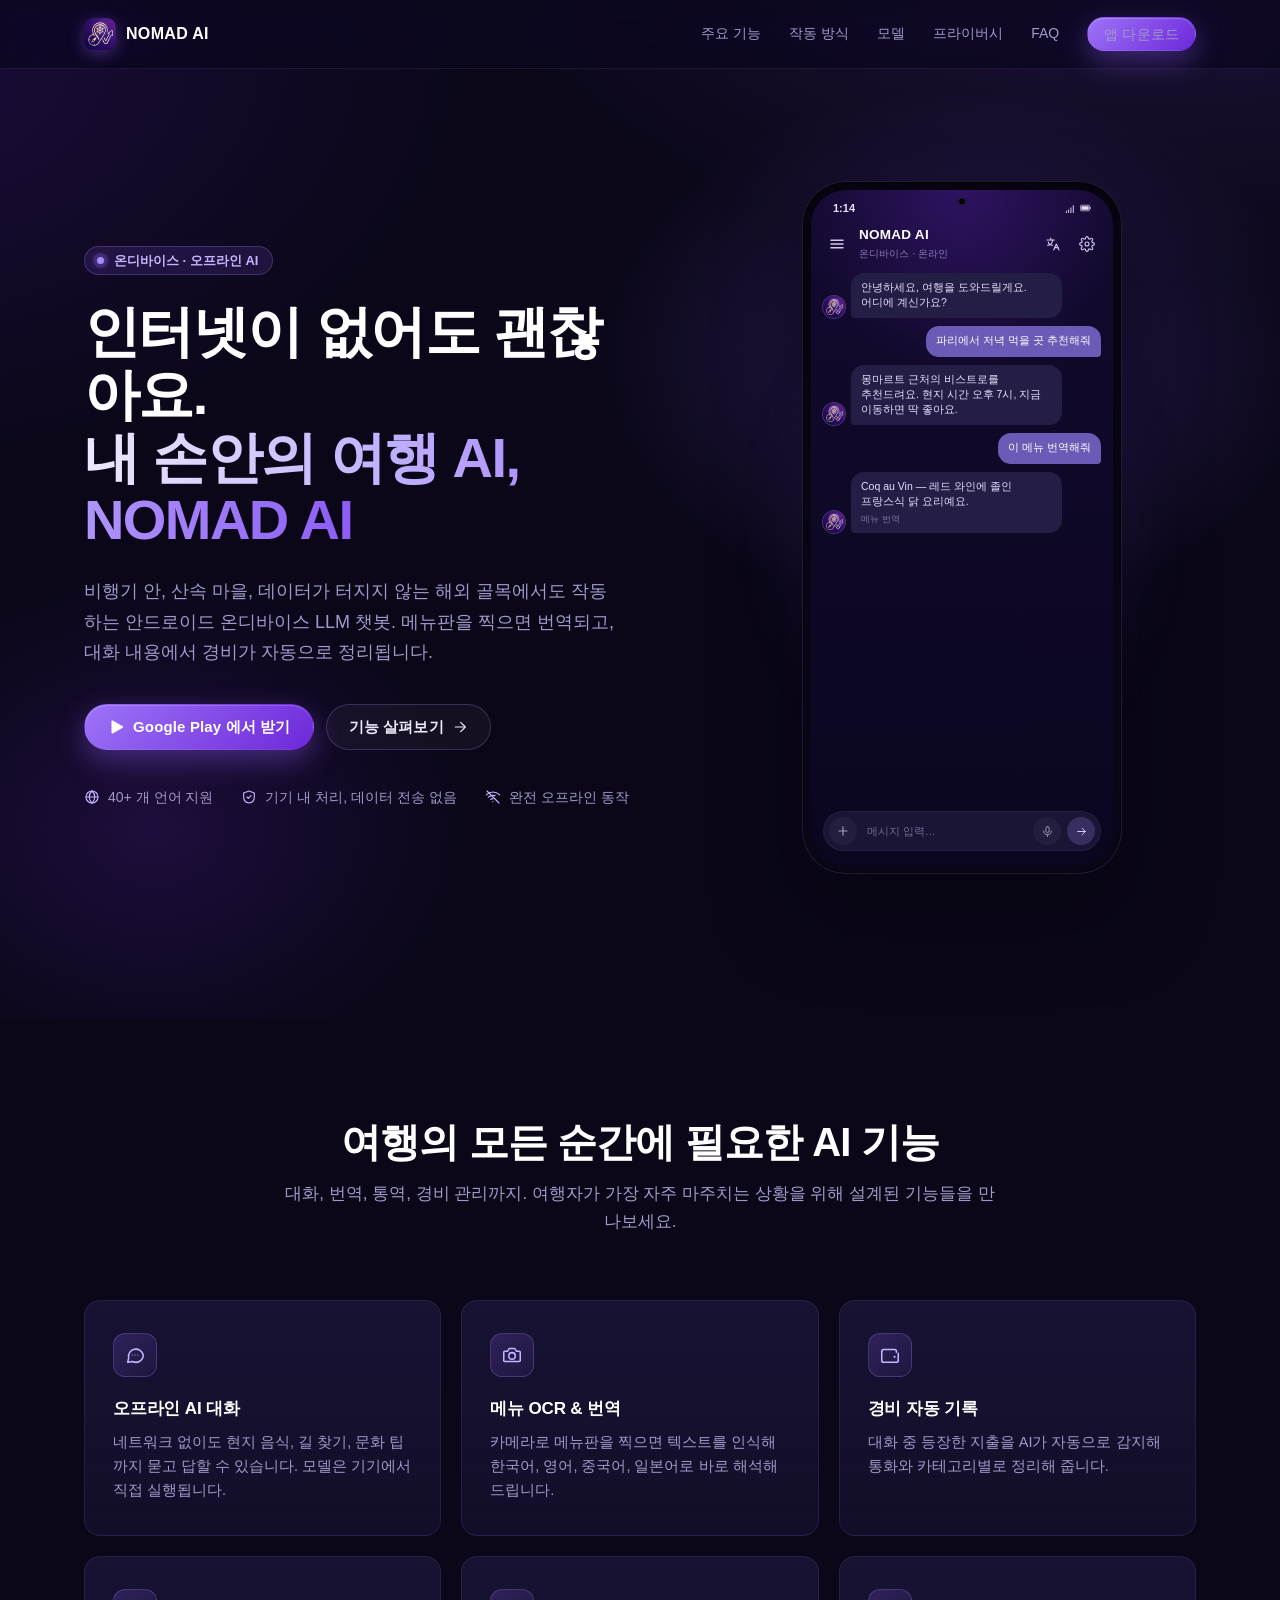
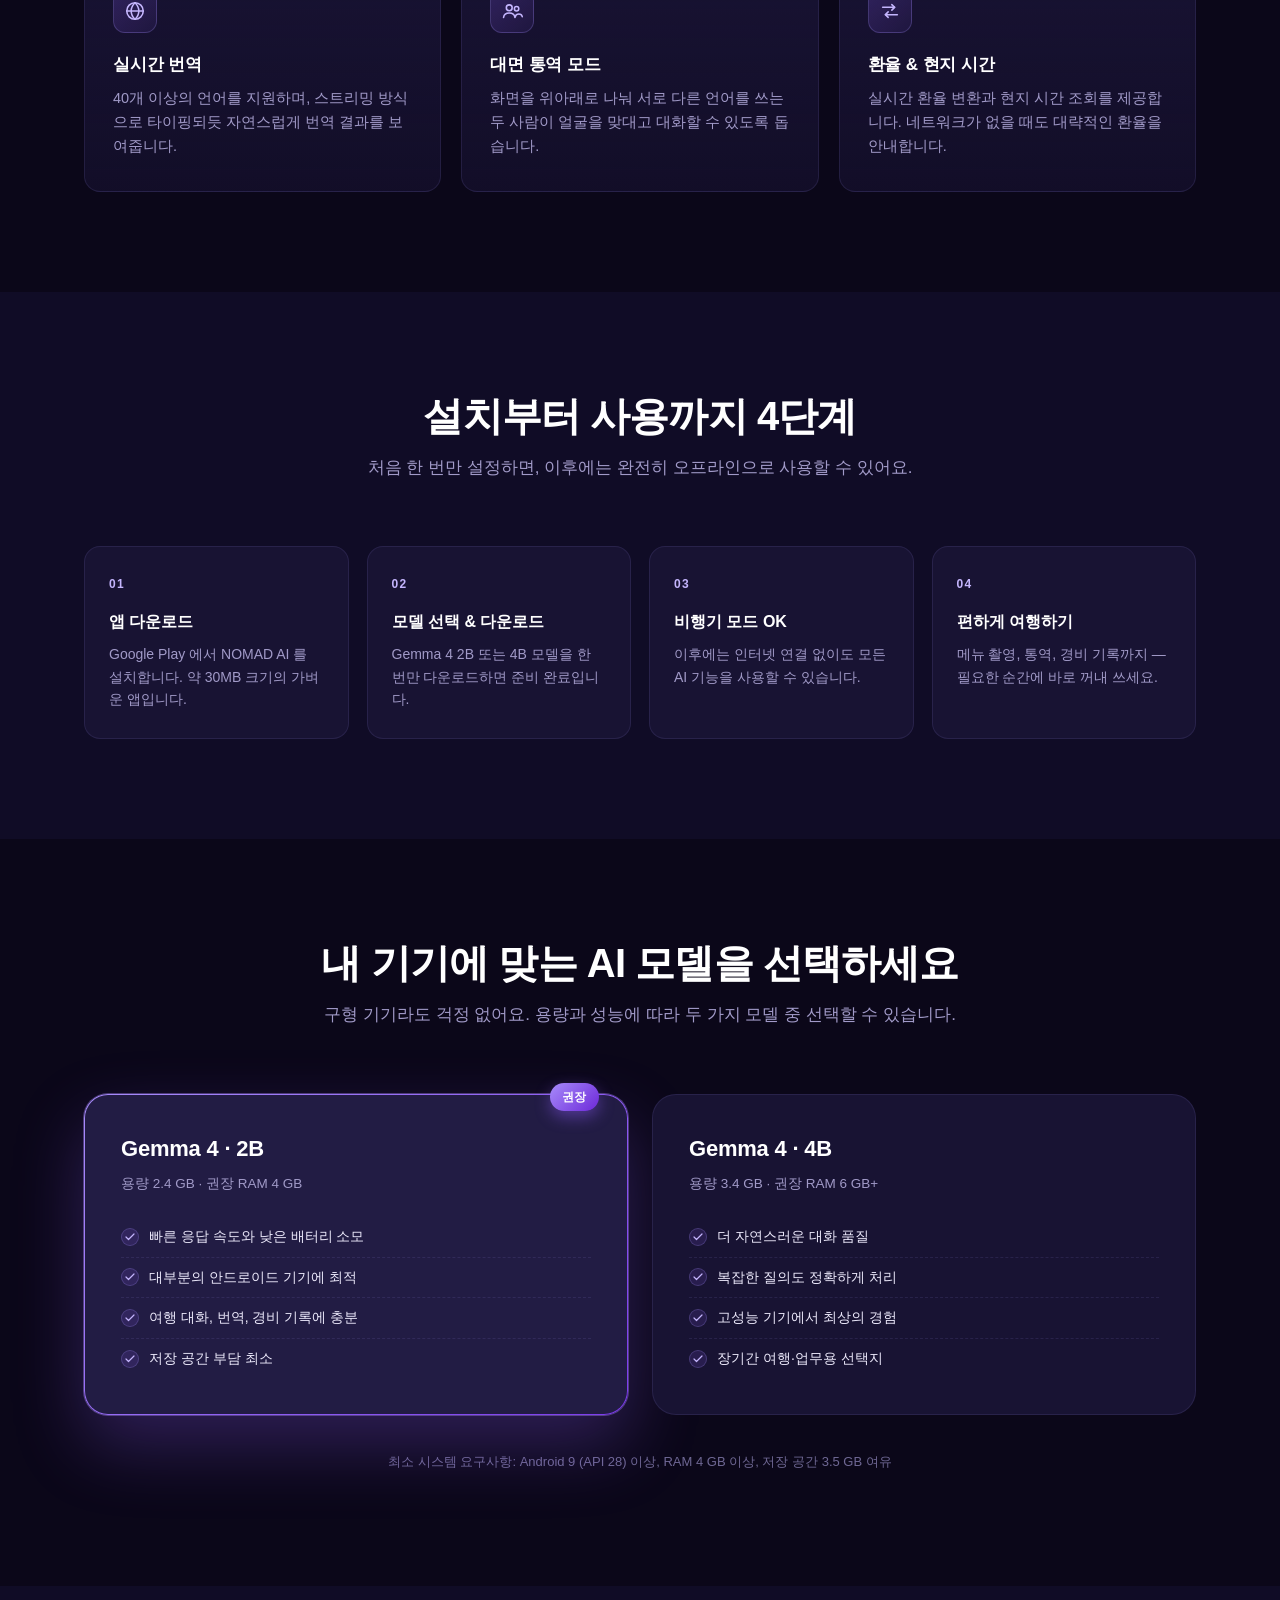
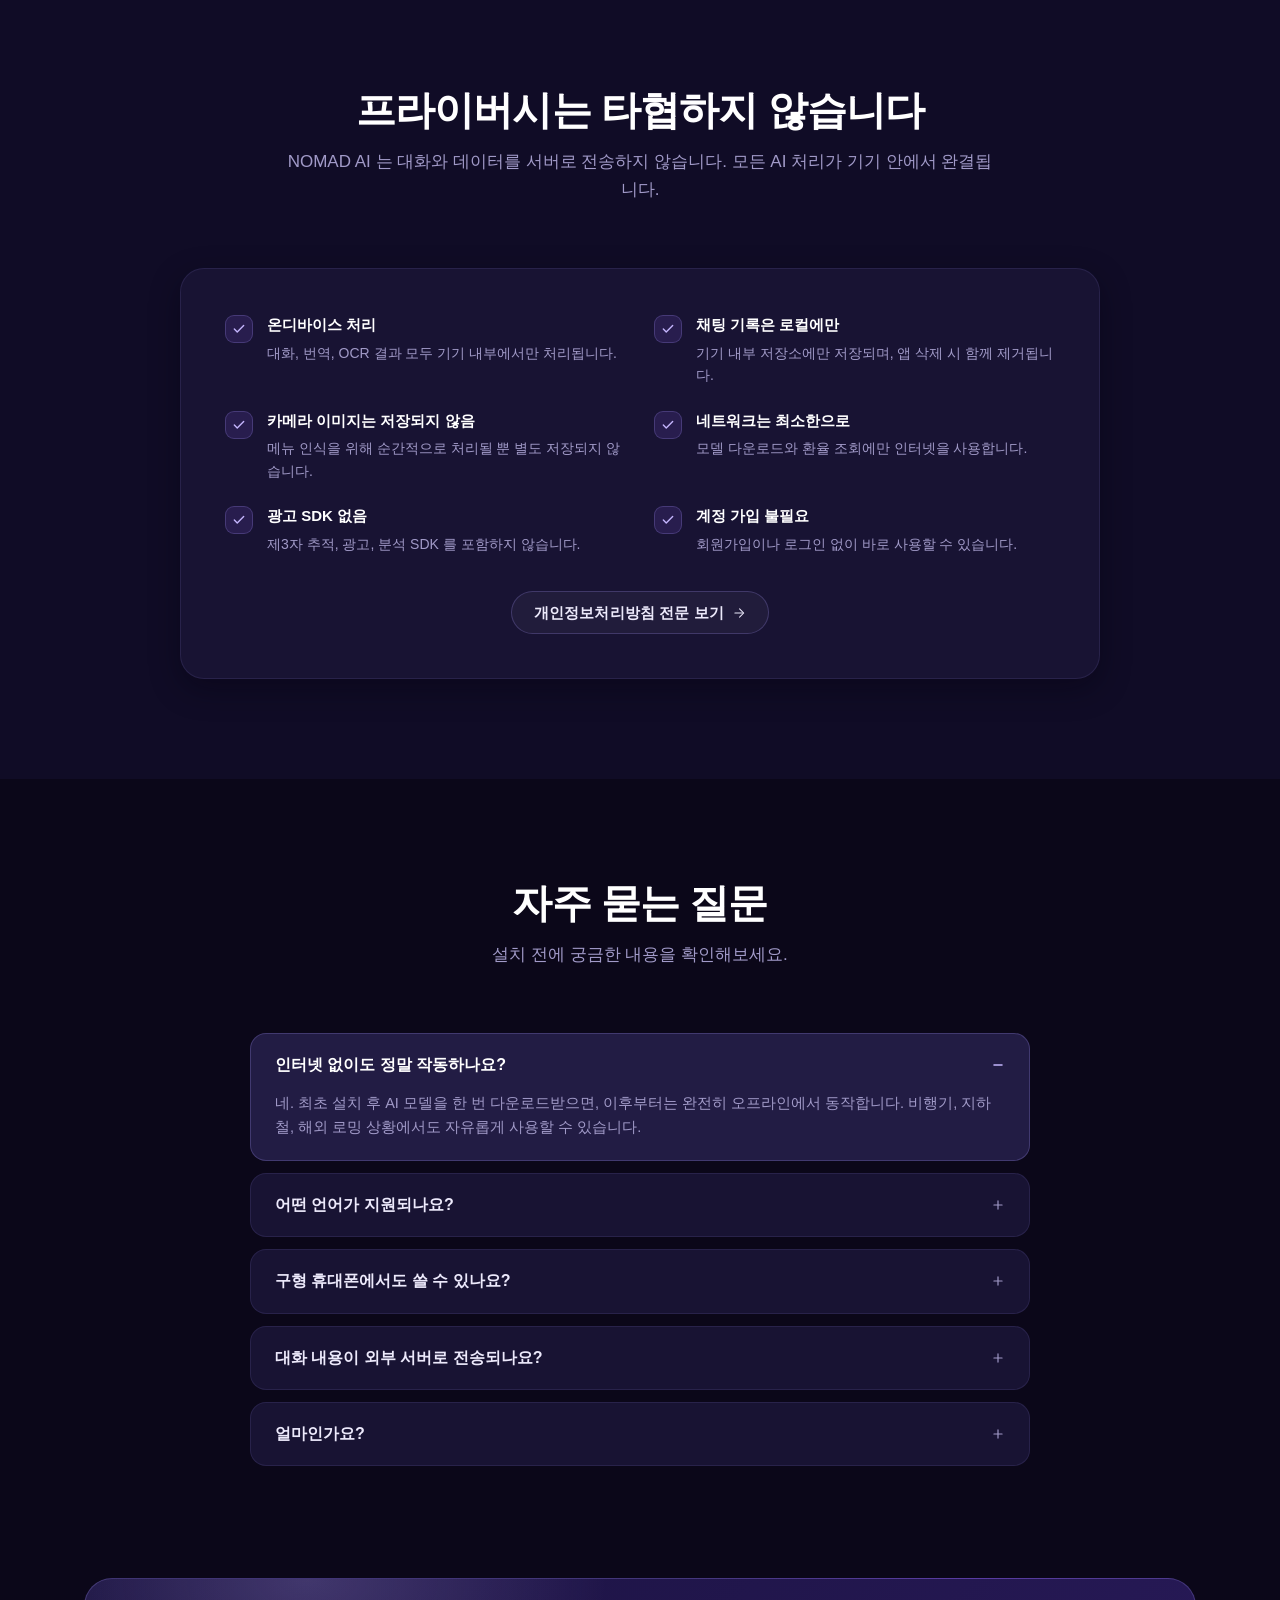
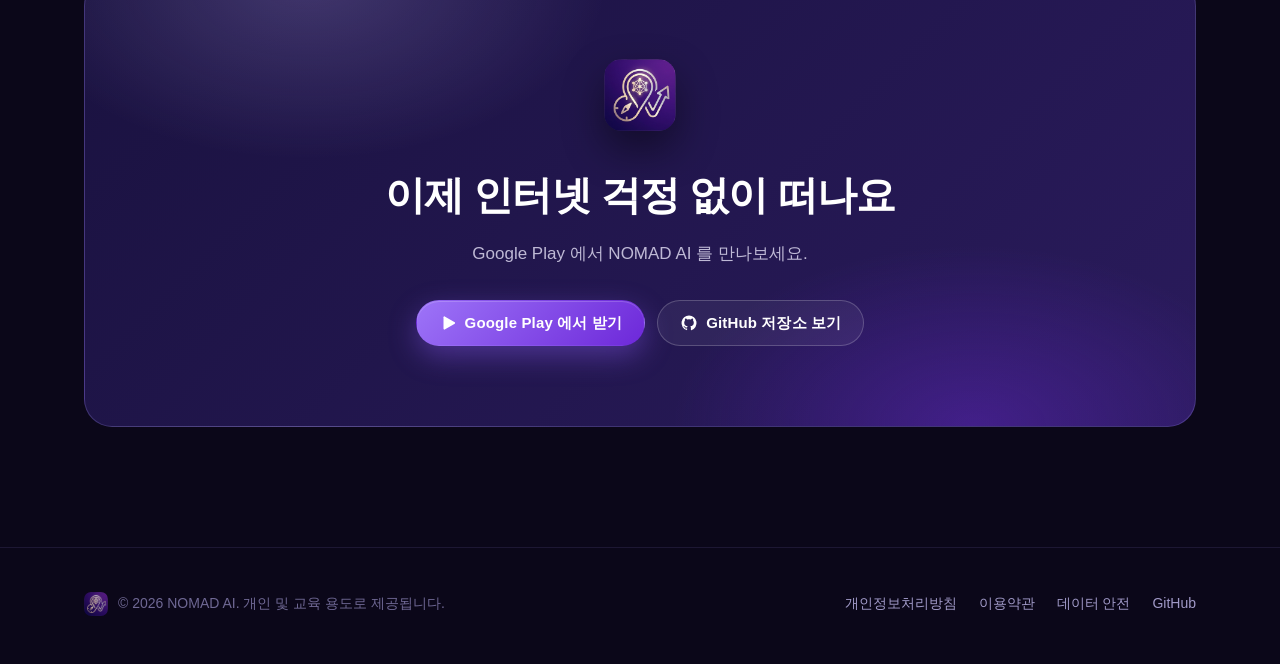
==== commit 25096dbc: "디자인 개선" ====
--- a/index.html
+++ b/index.html
@@ -20,63 +20,65 @@
     <link rel="apple-touch-icon" href="icon.png" />
     <link rel="stylesheet" href="style.css" />
 
-    <svg xmlns="http://www.w3.org/2000/svg" style="display:none" aria-hidden="true">
+    <svg xmlns="http://www.w3.org/2000/svg" width="0" height="0" style="position:absolute;width:0;height:0;overflow:hidden" aria-hidden="true">
       <defs>
         <symbol id="i-chat" viewBox="0 0 24 24" fill="none" stroke="currentColor" stroke-width="1.7" stroke-linecap="round" stroke-linejoin="round">
           <path d="M21 12a8 8 0 0 1-11.6 7.1L4 20l1-4.4A8 8 0 1 1 21 12Z"/>
-          <path d="M8.5 12h.01M12 12h.01M15.5 12h.01"/>
+          <circle cx="9" cy="12" r=".6" fill="currentColor" stroke="none"/>
+          <circle cx="12" cy="12" r=".6" fill="currentColor" stroke="none"/>
+          <circle cx="15" cy="12" r=".6" fill="currentColor" stroke="none"/>
         </symbol>
         <symbol id="i-camera" viewBox="0 0 24 24" fill="none" stroke="currentColor" stroke-width="1.7" stroke-linecap="round" stroke-linejoin="round">
-          <path d="M4 8h3l2-3h6l2 3h3a1 1 0 0 1 1 1v9a1 1 0 0 1-1 1H4a1 1 0 0 1-1-1V9a1 1 0 0 1 1-1Z"/>
-          <circle cx="12" cy="13" r="4"/>
+          <path d="M4 8h3l1.6-2.4A1 1 0 0 1 9.4 5h5.2a1 1 0 0 1 .8.6L17 8h3a1 1 0 0 1 1 1v9a1 1 0 0 1-1 1H4a1 1 0 0 1-1-1V9a1 1 0 0 1 1-1Z"/>
+          <circle cx="12" cy="13" r="3.6"/>
         </symbol>
         <symbol id="i-wallet" viewBox="0 0 24 24" fill="none" stroke="currentColor" stroke-width="1.7" stroke-linecap="round" stroke-linejoin="round">
-          <path d="M3 7a2 2 0 0 1 2-2h11a2 2 0 0 1 2 2v1h2a1 1 0 0 1 1 1v9a2 2 0 0 1-2 2H5a2 2 0 0 1-2-2V7Z"/>
-          <path d="M17 13h2"/>
+          <path d="M3 8a2 2 0 0 1 2-2h12a2 2 0 0 1 2 2v1"/>
+          <path d="M21 10v8a2 2 0 0 1-2 2H5a2 2 0 0 1-2-2V8"/>
+          <circle cx="17" cy="14" r="1.2" fill="currentColor" stroke="none"/>
         </symbol>
         <symbol id="i-globe" viewBox="0 0 24 24" fill="none" stroke="currentColor" stroke-width="1.7" stroke-linecap="round" stroke-linejoin="round">
           <circle cx="12" cy="12" r="9"/>
           <path d="M3 12h18"/>
-          <path d="M12 3c2.5 2.7 3.8 5.8 3.8 9S14.5 18.3 12 21"/>
-          <path d="M12 3C9.5 5.7 8.2 8.8 8.2 12s1.3 6.3 3.8 9"/>
+          <path d="M12 3c2.8 2.7 4.2 5.8 4.2 9S14.8 18.3 12 21"/>
+          <path d="M12 3C9.2 5.7 7.8 8.8 7.8 12s1.4 6.3 4.2 9"/>
         </symbol>
         <symbol id="i-people" viewBox="0 0 24 24" fill="none" stroke="currentColor" stroke-width="1.7" stroke-linecap="round" stroke-linejoin="round">
-          <circle cx="8" cy="9" r="3"/>
-          <circle cx="17" cy="10" r="2.5"/>
-          <path d="M2.5 19c0-2.8 2.5-5 5.5-5s5.5 2.2 5.5 5"/>
-          <path d="M14 18.5c.3-1.7 2-3 4-3s3.5 1.3 3.5 3"/>
+          <circle cx="9" cy="8.5" r="3.2"/>
+          <circle cx="17" cy="9.5" r="2.4"/>
+          <path d="M2.8 19c.4-2.7 3-4.8 6.2-4.8s5.8 2.1 6.2 4.8"/>
+          <path d="M15.5 18.2c.5-1.7 2.2-2.9 4-2.9 1.9 0 3.3 1.2 3.7 2.9"/>
         </symbol>
         <symbol id="i-exchange" viewBox="0 0 24 24" fill="none" stroke="currentColor" stroke-width="1.7" stroke-linecap="round" stroke-linejoin="round">
-          <path d="M4 8h13l-3-3"/>
-          <path d="M20 16H7l3 3"/>
+          <path d="M4 8h13"/>
+          <path d="m14 5 3 3-3 3"/>
+          <path d="M20 16H7"/>
+          <path d="m10 13-3 3 3 3"/>
         </symbol>
         <symbol id="i-shield" viewBox="0 0 24 24" fill="none" stroke="currentColor" stroke-width="1.7" stroke-linecap="round" stroke-linejoin="round">
-          <path d="M12 3 4 6v6c0 4.8 3.2 8.5 8 9 4.8-.5 8-4.2 8-9V6l-8-3Z"/>
+          <path d="M12 3 4 6v6c0 4.8 3.2 8.4 8 9 4.8-.6 8-4.2 8-9V6l-8-3Z"/>
           <path d="m9 12 2 2 4-4"/>
         </symbol>
         <symbol id="i-signal-off" viewBox="0 0 24 24" fill="none" stroke="currentColor" stroke-width="1.7" stroke-linecap="round" stroke-linejoin="round">
           <path d="M2 8.8C5 6 8.4 4.5 12 4.5c3.6 0 7 1.5 10 4.3"/>
-          <path d="M5 12.3c2-1.8 4.4-2.8 7-2.8 1.2 0 2.3.2 3.3.6"/>
+          <path d="M5 12.3c2-1.8 4.4-2.8 7-2.8 1.1 0 2.2.2 3.2.5"/>
           <path d="M8.5 15.7c1-.8 2.2-1.2 3.5-1.2"/>
-          <circle cx="12" cy="19" r="1"/>
+          <circle cx="12" cy="19" r=".9" fill="currentColor" stroke="none"/>
           <path d="m3 3 18 18"/>
         </symbol>
-        <symbol id="i-plane" viewBox="0 0 24 24" fill="none" stroke="currentColor" stroke-width="1.7" stroke-linecap="round" stroke-linejoin="round">
-          <path d="m3 15 3.5-1 4 4 2-1-1-5 4.5-2 2.5 2.5 2-.5-1-3 2-2c1-1 1-2 0-3s-2-1-3 0l-2 2-3-1-.5 2L13.5 9l-5 4.5-5-1L3 15Z"/>
-        </symbol>
-        <symbol id="i-check" viewBox="0 0 24 24" fill="none" stroke="currentColor" stroke-width="2.2" stroke-linecap="round" stroke-linejoin="round">
+        <symbol id="i-check" viewBox="0 0 24 24" fill="none" stroke="currentColor" stroke-width="2.4" stroke-linecap="round" stroke-linejoin="round">
           <path d="m4 12 5 5L20 6"/>
         </symbol>
-        <symbol id="i-menu" viewBox="0 0 24 24" fill="none" stroke="currentColor" stroke-width="1.8" stroke-linecap="round">
+        <symbol id="i-menu" viewBox="0 0 24 24" fill="none" stroke="currentColor" stroke-width="2" stroke-linecap="round">
           <path d="M4 7h16M4 12h16M4 17h16"/>
         </symbol>
         <symbol id="i-translate" viewBox="0 0 24 24" fill="none" stroke="currentColor" stroke-width="1.7" stroke-linecap="round" stroke-linejoin="round">
           <path d="M3 6h11"/>
           <path d="M8.5 3v3"/>
-          <path d="M12 14c-3 0-8-2-8-7"/>
-          <path d="M4 14c3 0 8-2 8-7"/>
+          <path d="M11.5 6c0 5-3.8 8-7.5 8"/>
+          <path d="M5 9c0 2.8 3.2 4.5 6 5"/>
           <path d="m13 21 4-9 4 9"/>
-          <path d="M14.5 17h5"/>
+          <path d="M14.5 17.5h5"/>
         </symbol>
         <symbol id="i-settings" viewBox="0 0 24 24" fill="none" stroke="currentColor" stroke-width="1.7" stroke-linecap="round" stroke-linejoin="round">
           <circle cx="12" cy="12" r="3"/>
@@ -87,27 +89,30 @@
           <path d="M5 11a7 7 0 0 0 14 0"/>
           <path d="M12 18v3"/>
         </symbol>
-        <symbol id="i-send" viewBox="0 0 24 24" fill="none" stroke="currentColor" stroke-width="1.7" stroke-linecap="round" stroke-linejoin="round">
+        <symbol id="i-send" viewBox="0 0 24 24" fill="none" stroke="currentColor" stroke-width="1.8" stroke-linecap="round" stroke-linejoin="round">
           <path d="M5 12h14"/>
           <path d="m13 6 6 6-6 6"/>
         </symbol>
-        <symbol id="i-plus" viewBox="0 0 24 24" fill="none" stroke="currentColor" stroke-width="1.8" stroke-linecap="round">
+        <symbol id="i-plus" viewBox="0 0 24 24" fill="none" stroke="currentColor" stroke-width="2" stroke-linecap="round">
           <path d="M12 5v14M5 12h14"/>
         </symbol>
         <symbol id="i-download" viewBox="0 0 24 24" fill="none" stroke="currentColor" stroke-width="1.7" stroke-linecap="round" stroke-linejoin="round">
-          <path d="M12 4v12"/>
+          <path d="M12 3v13"/>
           <path d="m7 11 5 5 5-5"/>
-          <path d="M4 20h16"/>
+          <path d="M4 21h16"/>
+        </symbol>
+        <symbol id="i-close" viewBox="0 0 24 24" fill="none" stroke="currentColor" stroke-width="1.8" stroke-linecap="round">
+          <path d="m6 6 12 12M18 6 6 18"/>
         </symbol>
         <symbol id="i-play" viewBox="0 0 24 24" fill="currentColor">
-          <path d="M5 3.5v17c0 .8.8 1.2 1.5.8l14-8.5c.7-.4.7-1.4 0-1.8l-14-8.5C5.8 2.3 5 2.7 5 3.5Z"/>
+          <path d="M6 4.2v15.6c0 .8.9 1.3 1.6.9l13.4-7.8c.6-.4.6-1.4 0-1.8L7.6 3.3c-.7-.4-1.6.1-1.6.9Z"/>
         </symbol>
         <symbol id="i-github" viewBox="0 0 24 24" fill="currentColor">
           <path d="M12 2a10 10 0 0 0-3.16 19.49c.5.09.68-.22.68-.48v-1.7c-2.78.6-3.37-1.34-3.37-1.34-.45-1.15-1.1-1.46-1.1-1.46-.9-.62.07-.6.07-.6 1 .07 1.53 1.03 1.53 1.03.89 1.53 2.34 1.09 2.91.83.09-.65.35-1.09.63-1.34-2.22-.25-4.55-1.11-4.55-4.94 0-1.09.39-1.98 1.03-2.68-.1-.25-.45-1.27.1-2.64 0 0 .84-.27 2.75 1.02a9.56 9.56 0 0 1 5 0c1.9-1.29 2.75-1.02 2.75-1.02.55 1.37.2 2.39.1 2.64.64.7 1.03 1.59 1.03 2.68 0 3.84-2.34 4.69-4.57 4.94.36.31.68.92.68 1.85v2.74c0 .27.18.58.69.48A10 10 0 0 0 12 2Z"/>
         </symbol>
-        <symbol id="i-sparkle" viewBox="0 0 24 24" fill="none" stroke="currentColor" stroke-width="1.7" stroke-linecap="round" stroke-linejoin="round">
-          <path d="M12 3v4M12 17v4M3 12h4M17 12h4"/>
-          <path d="m6 6 2.5 2.5M15.5 15.5 18 18M6 18l2.5-2.5M15.5 8.5 18 6"/>
+        <symbol id="i-arrow-right" viewBox="0 0 24 24" fill="none" stroke="currentColor" stroke-width="1.8" stroke-linecap="round" stroke-linejoin="round">
+          <path d="M5 12h14"/>
+          <path d="m13 5 7 7-7 7"/>
         </symbol>
       </defs>
     </svg>
@@ -116,7 +121,7 @@
     <header class="site-header">
       <div class="container">
         <a class="brand" href="#top">
-          <img class="brand-mark" src="icon.png" alt="NOMAD AI" width="36" height="36" />
+          <img class="brand-mark" src="icon.png" alt="NOMAD AI" width="32" height="32" />
           NOMAD AI
         </a>
         <nav class="nav">
@@ -125,7 +130,7 @@
           <a href="#models">모델</a>
           <a href="#privacy">프라이버시</a>
           <a href="#faq">FAQ</a>
-          <a class="btn btn-primary" href="#download">앱 다운로드</a>
+          <a class="btn btn-primary btn-sm" href="#download">앱 다운로드</a>
         </nav>
       </div>
     </header>
@@ -145,74 +150,109 @@
             </h1>
             <p class="lead">
               비행기 안, 산속 마을, 데이터가 터지지 않는 해외 골목에서도 작동하는
-              안드로이드 온디바이스 LLM 챗봇. 메뉴판을 찍으면 번역되고, 대화 내용을
-              통해 경비가 자동으로 정리됩니다.
+              안드로이드 온디바이스 LLM 챗봇. 메뉴판을 찍으면 번역되고, 대화 내용에서
+              경비가 자동으로 정리됩니다.
             </p>
             <div class="hero-actions">
               <a class="btn btn-primary" href="#download">
-                <svg class="ic"><use href="#i-play"/></svg>
+                <svg width="18" height="18" aria-hidden="true"><use href="#i-play"/></svg>
                 Google Play 에서 받기
               </a>
-              <a class="btn btn-secondary" href="#features">기능 살펴보기</a>
+              <a class="btn btn-secondary" href="#features">
+                기능 살펴보기
+                <svg width="16" height="16" aria-hidden="true"><use href="#i-arrow-right"/></svg>
+              </a>
             </div>
-            <div class="hero-meta">
-              <span><svg class="ic"><use href="#i-globe"/></svg> 40+ 개 언어 지원</span>
-              <span><svg class="ic"><use href="#i-shield"/></svg> 기기 내 처리, 데이터 전송 없음</span>
-              <span><svg class="ic"><use href="#i-signal-off"/></svg> 완전 오프라인 동작</span>
-            </div>
-          </div>
-
-          <div class="phone" aria-hidden="true">
-            <div class="phone-screen">
-              <div class="app-bar">
-                <svg class="app-ic"><use href="#i-menu"/></svg>
-                <div class="app-title">
-                  <strong>NOMAD AI</strong>
-                  <span>온디바이스 · 온라인</span>
-                </div>
-                <svg class="app-ic"><use href="#i-translate"/></svg>
-                <svg class="app-ic"><use href="#i-settings"/></svg>
-              </div>
-
-              <div class="chat">
-                <div class="chat-row bot">
-                  <img class="avatar" src="icon.png" alt="" />
-                  <div class="chat-bubble bot">
-                    김치찌개는 한국의 대표적인 찌개 요리입니다. 돼지고기와 김치를
-                    푹 끓여 얼큰하고 진한 국물 맛이 일품이에요.
+            <ul class="hero-meta">
+              <li>
+                <svg width="16" height="16" aria-hidden="true"><use href="#i-globe"/></svg>
+                40+ 개 언어 지원
+              </li>
+              <li>
+                <svg width="16" height="16" aria-hidden="true"><use href="#i-shield"/></svg>
+                기기 내 처리, 데이터 전송 없음
+              </li>
+              <li>
+                <svg width="16" height="16" aria-hidden="true"><use href="#i-signal-off"/></svg>
+                완전 오프라인 동작
+              </li>
+            </ul>
+          </div>
+
+          <div class="phone-wrap" aria-hidden="true">
+            <div class="phone-glow"></div>
+            <div class="phone">
+              <span class="phone-camera"></span>
+              <div class="phone-screen">
+                <div class="status-bar">
+                  <span>1:14</span>
+                  <span class="status-right">
+                    <svg width="11" height="11" viewBox="0 0 24 24" fill="currentColor"><path d="M2 17h2v5H2zM7 14h2v8H7zM12 10h2v12h-2zM17 5h2v17h-2z"/></svg>
+                    <svg width="11" height="8" viewBox="0 0 24 16" fill="currentColor"><rect x="1" y="2" width="20" height="12" rx="2" fill="none" stroke="currentColor" stroke-width="1.5"/><rect x="22" y="6" width="1.5" height="4" fill="currentColor"/><rect x="3" y="4" width="16" height="8" rx="1"/></svg>
+                  </span>
+                </div>
+
+                <div class="app-bar">
+                  <button class="app-ic-btn" type="button">
+                    <svg width="18" height="18" aria-hidden="true"><use href="#i-menu"/></svg>
+                  </button>
+                  <div class="app-title">
+                    <strong>NOMAD AI</strong>
+                    <span>온디바이스 · 온라인</span>
                   </div>
-                </div>
-
-                <div class="chat-row user">
-                  <div class="chat-bubble user">베트남 사람과 대화하고 싶어</div>
-                </div>
-
-                <div class="chat-row bot">
-                  <img class="avatar" src="icon.png" alt="" />
-                  <div class="chat-bubble bot">
-                    베트남 사람과 대화하고 싶으시군요. 통역 모드를 켜드릴까요?
-                    <div class="tag">번역</div>
+                  <button class="app-ic-btn" type="button">
+                    <svg width="16" height="16" aria-hidden="true"><use href="#i-translate"/></svg>
+                  </button>
+                  <button class="app-ic-btn" type="button">
+                    <svg width="16" height="16" aria-hidden="true"><use href="#i-settings"/></svg>
+                  </button>
+                </div>
+
+                <div class="chat">
+                  <div class="chat-row bot">
+                    <img class="avatar" src="icon.png" alt="" width="22" height="22" />
+                    <div class="chat-bubble bot">
+                      안녕하세요, 여행을 도와드릴게요. 어디에 계신가요?
+                    </div>
                   </div>
-                </div>
-
-                <div class="chat-row user">
-                  <div class="chat-bubble user">베트남 사람과 실시간으로 대화하려고 해</div>
-                </div>
-
-                <div class="chat-row bot">
-                  <img class="avatar" src="icon.png" alt="" />
-                  <div class="chat-bubble bot">
-                    통역 모드를 켜드릴게요.
-                    <div class="tag">대면 통역</div>
+
+                  <div class="chat-row user">
+                    <div class="chat-bubble user">파리에서 저녁 먹을 곳 추천해줘</div>
                   </div>
-                </div>
-              </div>
-
-              <div class="input-bar">
-                <button class="input-btn" type="button"><svg class="ic"><use href="#i-plus"/></svg></button>
-                <span class="input-placeholder">메시지 입력…</span>
-                <button class="input-btn" type="button"><svg class="ic"><use href="#i-mic"/></svg></button>
-                <button class="input-btn send" type="button"><svg class="ic"><use href="#i-send"/></svg></button>
+
+                  <div class="chat-row bot">
+                    <img class="avatar" src="icon.png" alt="" width="22" height="22" />
+                    <div class="chat-bubble bot">
+                      몽마르트 근처의 비스트로를 추천드려요. 현지 시간 오후 7시,
+                      지금 이동하면 딱 좋아요.
+                    </div>
+                  </div>
+
+                  <div class="chat-row user">
+                    <div class="chat-bubble user">이 메뉴 번역해줘</div>
+                  </div>
+
+                  <div class="chat-row bot">
+                    <img class="avatar" src="icon.png" alt="" width="22" height="22" />
+                    <div class="chat-bubble bot">
+                      Coq au Vin — 레드 와인에 졸인 프랑스식 닭 요리예요.
+                      <span class="chat-tag">메뉴 번역</span>
+                    </div>
+                  </div>
+                </div>
+
+                <div class="input-bar">
+                  <button class="input-btn ghost" type="button">
+                    <svg width="14" height="14" aria-hidden="true"><use href="#i-plus"/></svg>
+                  </button>
+                  <span class="input-placeholder">메시지 입력…</span>
+                  <button class="input-btn ghost" type="button">
+                    <svg width="13" height="13" aria-hidden="true"><use href="#i-mic"/></svg>
+                  </button>
+                  <button class="input-btn send" type="button">
+                    <svg width="13" height="13" aria-hidden="true"><use href="#i-send"/></svg>
+                  </button>
+                </div>
               </div>
             </div>
           </div>
@@ -231,59 +271,71 @@
           </div>
 
           <div class="features">
-            <div class="feature">
-              <div class="feature-icon"><svg><use href="#i-chat"/></svg></div>
+            <article class="feature">
+              <div class="feature-icon">
+                <svg width="22" height="22" aria-hidden="true"><use href="#i-chat"/></svg>
+              </div>
               <h3>오프라인 AI 대화</h3>
               <p>
                 네트워크 없이도 현지 음식, 길 찾기, 문화 팁까지 묻고 답할 수
                 있습니다. 모델은 기기에서 직접 실행됩니다.
               </p>
-            </div>
-
-            <div class="feature">
-              <div class="feature-icon"><svg><use href="#i-camera"/></svg></div>
+            </article>
+
+            <article class="feature">
+              <div class="feature-icon">
+                <svg width="22" height="22" aria-hidden="true"><use href="#i-camera"/></svg>
+              </div>
               <h3>메뉴 OCR & 번역</h3>
               <p>
                 카메라로 메뉴판을 찍으면 텍스트를 인식해 한국어, 영어, 중국어,
                 일본어로 바로 해석해 드립니다.
               </p>
-            </div>
-
-            <div class="feature">
-              <div class="feature-icon"><svg><use href="#i-wallet"/></svg></div>
+            </article>
+
+            <article class="feature">
+              <div class="feature-icon">
+                <svg width="22" height="22" aria-hidden="true"><use href="#i-wallet"/></svg>
+              </div>
               <h3>경비 자동 기록</h3>
               <p>
                 대화 중 등장한 지출을 AI가 자동으로 감지해 통화와 카테고리별로
                 정리해 줍니다.
               </p>
-            </div>
-
-            <div class="feature">
-              <div class="feature-icon"><svg><use href="#i-globe"/></svg></div>
+            </article>
+
+            <article class="feature">
+              <div class="feature-icon">
+                <svg width="22" height="22" aria-hidden="true"><use href="#i-globe"/></svg>
+              </div>
               <h3>실시간 번역</h3>
               <p>
                 40개 이상의 언어를 지원하며, 스트리밍 방식으로 타이핑되듯
                 자연스럽게 번역 결과를 보여줍니다.
               </p>
-            </div>
-
-            <div class="feature">
-              <div class="feature-icon"><svg><use href="#i-people"/></svg></div>
+            </article>
+
+            <article class="feature">
+              <div class="feature-icon">
+                <svg width="22" height="22" aria-hidden="true"><use href="#i-people"/></svg>
+              </div>
               <h3>대면 통역 모드</h3>
               <p>
                 화면을 위아래로 나눠 서로 다른 언어를 쓰는 두 사람이 얼굴을
                 맞대고 대화할 수 있도록 돕습니다.
               </p>
-            </div>
-
-            <div class="feature">
-              <div class="feature-icon"><svg><use href="#i-exchange"/></svg></div>
+            </article>
+
+            <article class="feature">
+              <div class="feature-icon">
+                <svg width="22" height="22" aria-hidden="true"><use href="#i-exchange"/></svg>
+              </div>
               <h3>환율 & 현지 시간</h3>
               <p>
                 실시간 환율 변환과 현지 시간 조회를 제공합니다. 네트워크가 없을
                 때도 대략적인 환율을 안내합니다.
               </p>
-            </div>
+            </article>
           </div>
         </div>
       </section>
@@ -296,24 +348,24 @@
             <p>처음 한 번만 설정하면, 이후에는 완전히 오프라인으로 사용할 수 있어요.</p>
           </div>
 
-          <div class="steps">
-            <div class="step">
+          <ol class="steps">
+            <li class="step">
               <h3>앱 다운로드</h3>
               <p>Google Play 에서 NOMAD AI 를 설치합니다. 약 30MB 크기의 가벼운 앱입니다.</p>
-            </div>
-            <div class="step">
+            </li>
+            <li class="step">
               <h3>모델 선택 & 다운로드</h3>
               <p>Gemma 4 2B 또는 4B 모델을 한 번만 다운로드하면 준비 완료입니다.</p>
-            </div>
-            <div class="step">
+            </li>
+            <li class="step">
               <h3>비행기 모드 OK</h3>
               <p>이후에는 인터넷 연결 없이도 모든 AI 기능을 사용할 수 있습니다.</p>
-            </div>
-            <div class="step">
+            </li>
+            <li class="step">
               <h3>편하게 여행하기</h3>
               <p>메뉴 촬영, 통역, 경비 기록까지 — 필요한 순간에 바로 꺼내 쓰세요.</p>
-            </div>
-          </div>
+            </li>
+          </ol>
         </div>
       </section>
 
@@ -329,28 +381,52 @@
           </div>
 
           <div class="models">
-            <div class="model featured">
+            <article class="model featured">
               <span class="badge">권장</span>
               <h3>Gemma 4 · 2B</h3>
               <div class="size">용량 2.4 GB · 권장 RAM 4 GB</div>
-              <ul>
-                <li><svg class="ic check"><use href="#i-check"/></svg> 빠른 응답 속도와 낮은 배터리 소모</li>
-                <li><svg class="ic check"><use href="#i-check"/></svg> 대부분의 안드로이드 기기에 최적</li>
-                <li><svg class="ic check"><use href="#i-check"/></svg> 여행 대화, 번역, 경비 기록에 충분</li>
-                <li><svg class="ic check"><use href="#i-check"/></svg> 저장 공간 부담 최소</li>
+              <ul class="model-list">
+                <li>
+                  <span class="tick"><svg width="12" height="12" aria-hidden="true"><use href="#i-check"/></svg></span>
+                  빠른 응답 속도와 낮은 배터리 소모
+                </li>
+                <li>
+                  <span class="tick"><svg width="12" height="12" aria-hidden="true"><use href="#i-check"/></svg></span>
+                  대부분의 안드로이드 기기에 최적
+                </li>
+                <li>
+                  <span class="tick"><svg width="12" height="12" aria-hidden="true"><use href="#i-check"/></svg></span>
+                  여행 대화, 번역, 경비 기록에 충분
+                </li>
+                <li>
+                  <span class="tick"><svg width="12" height="12" aria-hidden="true"><use href="#i-check"/></svg></span>
+                  저장 공간 부담 최소
+                </li>
               </ul>
-            </div>
-
-            <div class="model">
+            </article>
+
+            <article class="model">
               <h3>Gemma 4 · 4B</h3>
               <div class="size">용량 3.4 GB · 권장 RAM 6 GB+</div>
-              <ul>
-                <li><svg class="ic check"><use href="#i-check"/></svg> 더 자연스러운 대화 품질</li>
-                <li><svg class="ic check"><use href="#i-check"/></svg> 복잡한 질의도 정확하게 처리</li>
-                <li><svg class="ic check"><use href="#i-check"/></svg> 고성능 기기에서 최상의 경험</li>
-                <li><svg class="ic check"><use href="#i-check"/></svg> 장기간 여행·업무용 선택지</li>
+              <ul class="model-list">
+                <li>
+                  <span class="tick"><svg width="12" height="12" aria-hidden="true"><use href="#i-check"/></svg></span>
+                  더 자연스러운 대화 품질
+                </li>
+                <li>
+                  <span class="tick"><svg width="12" height="12" aria-hidden="true"><use href="#i-check"/></svg></span>
+                  복잡한 질의도 정확하게 처리
+                </li>
+                <li>
+                  <span class="tick"><svg width="12" height="12" aria-hidden="true"><use href="#i-check"/></svg></span>
+                  고성능 기기에서 최상의 경험
+                </li>
+                <li>
+                  <span class="tick"><svg width="12" height="12" aria-hidden="true"><use href="#i-check"/></svg></span>
+                  장기간 여행·업무용 선택지
+                </li>
               </ul>
-            </div>
+            </article>
           </div>
 
           <p class="models-note">
@@ -373,42 +449,54 @@
           <div class="privacy-card">
             <div class="privacy-grid">
               <div class="privacy-item">
-                <span class="icon"><svg><use href="#i-check"/></svg></span>
+                <span class="privacy-ic">
+                  <svg width="14" height="14" aria-hidden="true"><use href="#i-check"/></svg>
+                </span>
                 <div>
                   <h4>온디바이스 처리</h4>
                   <p>대화, 번역, OCR 결과 모두 기기 내부에서만 처리됩니다.</p>
                 </div>
               </div>
               <div class="privacy-item">
-                <span class="icon"><svg><use href="#i-check"/></svg></span>
+                <span class="privacy-ic">
+                  <svg width="14" height="14" aria-hidden="true"><use href="#i-check"/></svg>
+                </span>
                 <div>
                   <h4>채팅 기록은 로컬에만</h4>
                   <p>기기 내부 저장소에만 저장되며, 앱 삭제 시 함께 제거됩니다.</p>
                 </div>
               </div>
               <div class="privacy-item">
-                <span class="icon"><svg><use href="#i-check"/></svg></span>
+                <span class="privacy-ic">
+                  <svg width="14" height="14" aria-hidden="true"><use href="#i-check"/></svg>
+                </span>
                 <div>
                   <h4>카메라 이미지는 저장되지 않음</h4>
                   <p>메뉴 인식을 위해 순간적으로 처리될 뿐 별도 저장되지 않습니다.</p>
                 </div>
               </div>
               <div class="privacy-item">
-                <span class="icon"><svg><use href="#i-check"/></svg></span>
+                <span class="privacy-ic">
+                  <svg width="14" height="14" aria-hidden="true"><use href="#i-check"/></svg>
+                </span>
                 <div>
                   <h4>네트워크는 최소한으로</h4>
                   <p>모델 다운로드와 환율 조회에만 인터넷을 사용합니다.</p>
                 </div>
               </div>
               <div class="privacy-item">
-                <span class="icon"><svg><use href="#i-check"/></svg></span>
+                <span class="privacy-ic">
+                  <svg width="14" height="14" aria-hidden="true"><use href="#i-check"/></svg>
+                </span>
                 <div>
                   <h4>광고 SDK 없음</h4>
                   <p>제3자 추적, 광고, 분석 SDK 를 포함하지 않습니다.</p>
                 </div>
               </div>
               <div class="privacy-item">
-                <span class="icon"><svg><use href="#i-check"/></svg></span>
+                <span class="privacy-ic">
+                  <svg width="14" height="14" aria-hidden="true"><use href="#i-check"/></svg>
+                </span>
                 <div>
                   <h4>계정 가입 불필요</h4>
                   <p>회원가입이나 로그인 없이 바로 사용할 수 있습니다.</p>
@@ -417,7 +505,10 @@
             </div>
 
             <div class="privacy-cta">
-              <a class="btn btn-secondary" href="privacy.html">개인정보처리방침 전문 보기</a>
+              <a class="btn btn-secondary" href="privacy.html">
+                개인정보처리방침 전문 보기
+                <svg width="14" height="14" aria-hidden="true"><use href="#i-arrow-right"/></svg>
+              </a>
             </div>
           </div>
         </div>
@@ -481,16 +572,16 @@
       <!-- CTA -->
       <section id="download" class="download-section">
         <div class="cta">
-          <img class="cta-icon" src="icon.png" alt="" width="64" height="64" />
+          <img class="cta-icon" src="icon.png" alt="" width="72" height="72" />
           <h2>이제 인터넷 걱정 없이 떠나요</h2>
           <p>Google Play 에서 NOMAD AI 를 만나보세요.</p>
           <div class="cta-actions">
             <a class="btn btn-primary" href="#" aria-disabled="true">
-              <svg class="ic"><use href="#i-play"/></svg>
+              <svg width="18" height="18" aria-hidden="true"><use href="#i-play"/></svg>
               Google Play 에서 받기
             </a>
             <a class="btn btn-secondary" href="https://github.com/nomad-ai-android/nomad-app" target="_blank" rel="noopener">
-              <svg class="ic"><use href="#i-github"/></svg>
+              <svg width="18" height="18" aria-hidden="true"><use href="#i-github"/></svg>
               GitHub 저장소 보기
             </a>
           </div>
@@ -500,7 +591,10 @@
 
     <footer class="site-footer">
       <div class="container">
-        <div>© 2026 NOMAD AI. 개인 및 교육 용도로 제공됩니다.</div>
+        <div class="footer-brand">
+          <img src="icon.png" alt="" width="24" height="24" />
+          <span>© 2026 NOMAD AI. 개인 및 교육 용도로 제공됩니다.</span>
+        </div>
         <div class="footer-links">
           <a href="privacy.html">개인정보처리방침</a>
           <a href="terms.html">이용약관</a>
--- a/style.css
+++ b/style.css
@@ -1,31 +1,33 @@
 :root {
-  --color-bg: #0d0920;
-  --color-bg-alt: #110d28;
-  --color-surface: #1a1535;
-  --color-surface-2: #231d44;
-  --color-text: #eae7fb;
+  --color-bg: #0b0719;
+  --color-bg-alt: #100c26;
+  --color-surface: #181333;
+  --color-surface-2: #221c44;
+  --color-surface-3: #2a2352;
+  --color-text: #ece9fb;
   --color-text-strong: #ffffff;
-  --color-muted: #9891c4;
+  --color-muted: #a19ac8;
   --color-muted-2: #6f6894;
-  --color-border: rgba(154, 140, 234, 0.14);
-  --color-border-strong: rgba(154, 140, 234, 0.28);
+  --color-border: rgba(154, 140, 234, 0.12);
+  --color-border-strong: rgba(154, 140, 234, 0.26);
   --color-primary: #8b5cf6;
-  --color-primary-hover: #a78bfa;
-  --color-primary-soft: rgba(139, 92, 246, 0.16);
+  --color-primary-2: #a78bfa;
+  --color-primary-hover: #9d74f8;
+  --color-primary-soft: rgba(139, 92, 246, 0.14);
   --color-accent: #c4b5fd;
-  --color-user-bubble: #6d5ab6;
-  --color-bot-bubble: #2a2450;
+  --color-bubble-user: #6d5ab6;
+  --color-bubble-bot: #241e46;
   --radius: 16px;
   --radius-lg: 24px;
+  --radius-xl: 28px;
   --shadow-sm: 0 1px 2px rgba(5, 3, 15, 0.4);
-  --shadow-md: 0 8px 24px rgba(5, 3, 15, 0.35);
-  --shadow-lg: 0 30px 60px rgba(5, 3, 15, 0.55);
-  --shadow-glow: 0 0 0 1px rgba(139, 92, 246, 0.35), 0 20px 60px rgba(139, 92, 246, 0.22);
-  --max-width: 1120px;
+  --shadow-md: 0 10px 30px rgba(5, 3, 15, 0.4);
+  --shadow-lg: 0 40px 80px rgba(5, 3, 15, 0.55);
+  --shadow-glow: 0 0 0 1px rgba(167, 139, 250, 0.4), 0 30px 70px rgba(139, 92, 246, 0.28);
+  --max-width: 1160px;
 }
 
 * { box-sizing: border-box; }
-
 html { scroll-behavior: smooth; }
 
 body {
@@ -38,32 +40,23 @@
   -webkit-font-smoothing: antialiased;
   -moz-osx-font-smoothing: grayscale;
   background-image:
-    radial-gradient(1000px 600px at 85% -10%, rgba(139, 92, 246, 0.18), transparent 60%),
-    radial-gradient(900px 600px at -10% 0%, rgba(91, 33, 182, 0.22), transparent 60%);
+    radial-gradient(1200px 700px at 90% -15%, rgba(139, 92, 246, 0.18), transparent 60%),
+    radial-gradient(1000px 700px at -10% 5%, rgba(91, 33, 182, 0.22), transparent 60%);
   background-attachment: fixed;
+  overflow-x: hidden;
 }
 
 a { color: var(--color-accent); text-decoration: none; }
 a:hover { text-decoration: underline; }
 img { max-width: 100%; height: auto; }
+
+/* SVG safety: anything using currentColor */
+svg { display: inline-block; vertical-align: middle; flex-shrink: 0; }
 
 .container {
   max-width: var(--max-width);
   margin: 0 auto;
   padding: 0 24px;
-}
-
-/* Inline SVG icons */
-.ic,
-.feature svg,
-.privacy-item .icon svg,
-.app-ic,
-.input-btn svg {
-  width: 18px;
-  height: 18px;
-  stroke-linecap: round;
-  stroke-linejoin: round;
-  flex-shrink: 0;
 }
 
 /* Header */
@@ -71,9 +64,9 @@
   position: sticky;
   top: 0;
   z-index: 50;
-  background: rgba(13, 9, 32, 0.78);
-  backdrop-filter: saturate(180%) blur(14px);
-  -webkit-backdrop-filter: saturate(180%) blur(14px);
+  background: rgba(11, 7, 25, 0.72);
+  backdrop-filter: saturate(180%) blur(16px);
+  -webkit-backdrop-filter: saturate(180%) blur(16px);
   border-bottom: 1px solid var(--color-border);
 }
 
@@ -89,16 +82,16 @@
   align-items: center;
   gap: 10px;
   font-weight: 700;
-  font-size: 17px;
+  font-size: 16px;
   color: var(--color-text-strong);
   letter-spacing: 0.02em;
 }
 
 .brand-mark {
-  width: 36px;
-  height: 36px;
-  border-radius: 10px;
-  box-shadow: 0 4px 16px rgba(139, 92, 246, 0.35);
+  width: 32px;
+  height: 32px;
+  border-radius: 9px;
+  box-shadow: 0 4px 16px rgba(139, 92, 246, 0.4);
 }
 
 .nav {
@@ -119,10 +112,9 @@
   text-decoration: none;
 }
 
-.nav .btn { padding: 9px 18px; font-size: 14px; }
-
-@media (max-width: 820px) {
+@media (max-width: 880px) {
   .nav a:not(.btn) { display: none; }
+  .nav { gap: 12px; }
 }
 
 /* Buttons */
@@ -131,27 +123,28 @@
   align-items: center;
   justify-content: center;
   gap: 8px;
-  padding: 13px 24px;
+  padding: 13px 22px;
   border-radius: 999px;
   font-weight: 600;
   font-size: 15px;
   border: 1px solid transparent;
   cursor: pointer;
-  transition: transform 0.15s ease, background 0.2s ease, box-shadow 0.2s ease, border-color 0.2s ease;
+  transition: transform 0.15s ease, background 0.2s ease, box-shadow 0.2s ease, border-color 0.2s ease, color 0.2s ease;
   letter-spacing: 0.01em;
-}
-
-.btn .ic { width: 16px; height: 16px; }
+  line-height: 1;
+  white-space: nowrap;
+}
+
+.btn.btn-sm { padding: 9px 16px; font-size: 14px; }
 
 .btn-primary {
-  background: linear-gradient(135deg, #8b5cf6 0%, #6d28d9 100%);
+  background: linear-gradient(135deg, #9d74f8 0%, #6d28d9 100%);
   color: #fff;
-  box-shadow: 0 10px 30px rgba(139, 92, 246, 0.35);
-}
-
+  box-shadow: 0 10px 28px rgba(139, 92, 246, 0.4), inset 0 1px 0 rgba(255, 255, 255, 0.18);
+}
 .btn-primary:hover {
   transform: translateY(-1px);
-  box-shadow: 0 14px 36px rgba(139, 92, 246, 0.45);
+  box-shadow: 0 14px 36px rgba(139, 92, 246, 0.5), inset 0 1px 0 rgba(255, 255, 255, 0.22);
   text-decoration: none;
 }
 
@@ -160,10 +153,9 @@
   color: var(--color-text);
   border-color: var(--color-border-strong);
 }
-
 .btn-secondary:hover {
-  background: rgba(255, 255, 255, 0.08);
-  border-color: var(--color-primary);
+  background: rgba(167, 139, 250, 0.1);
+  border-color: var(--color-primary-2);
   color: var(--color-text-strong);
   text-decoration: none;
 }
@@ -171,7 +163,7 @@
 /* Hero */
 .hero {
   position: relative;
-  padding: 96px 0 112px;
+  padding: 88px 0 120px;
   overflow: hidden;
 }
 
@@ -180,57 +172,64 @@
   position: absolute;
   inset: 0;
   background:
-    radial-gradient(600px 400px at 80% 20%, rgba(139, 92, 246, 0.25), transparent 60%),
-    radial-gradient(500px 400px at 10% 80%, rgba(76, 29, 149, 0.25), transparent 60%);
+    radial-gradient(600px 440px at 75% 30%, rgba(139, 92, 246, 0.25), transparent 60%),
+    radial-gradient(520px 420px at 12% 80%, rgba(76, 29, 149, 0.28), transparent 60%);
   pointer-events: none;
 }
 
 .hero .container {
   position: relative;
   display: grid;
-  grid-template-columns: 1.05fr 0.95fr;
-  gap: 64px;
+  grid-template-columns: 1.1fr 0.9fr;
+  gap: 72px;
   align-items: center;
 }
 
 @media (max-width: 960px) {
-  .hero { padding: 64px 0 80px; }
-  .hero .container { grid-template-columns: 1fr; gap: 48px; }
+  .hero { padding: 56px 0 80px; }
+  .hero .container { grid-template-columns: 1fr; gap: 56px; }
 }
 
 .eyebrow {
   display: inline-flex;
   align-items: center;
-  gap: 8px;
-  padding: 7px 14px;
+  gap: 10px;
+  padding: 7px 14px 7px 12px;
   background: var(--color-primary-soft);
   color: var(--color-accent);
   font-size: 13px;
   font-weight: 600;
   border-radius: 999px;
-  margin-bottom: 24px;
+  margin-bottom: 26px;
   border: 1px solid var(--color-border-strong);
+  line-height: 1;
 }
 
 .eyebrow .dot {
   width: 7px;
   height: 7px;
-  background: var(--color-primary);
+  background: var(--color-primary-2);
   border-radius: 50%;
-  box-shadow: 0 0 0 4px rgba(139, 92, 246, 0.2);
+  box-shadow: 0 0 0 4px rgba(139, 92, 246, 0.22), 0 0 10px rgba(167, 139, 250, 0.6);
+  animation: pulse 2.4s ease-in-out infinite;
+}
+
+@keyframes pulse {
+  0%, 100% { opacity: 1; }
+  50% { opacity: 0.45; }
 }
 
 .hero h1 {
-  font-size: clamp(32px, 5vw, 54px);
-  line-height: 1.14;
-  letter-spacing: -0.025em;
-  margin: 0 0 22px;
+  font-size: clamp(34px, 5vw, 56px);
+  line-height: 1.12;
+  letter-spacing: -0.028em;
+  margin: 0 0 24px;
   color: var(--color-text-strong);
   font-weight: 800;
 }
 
 .hero h1 .accent {
-  background: linear-gradient(90deg, #c4b5fd, #8b5cf6 40%, #ede9fe);
+  background: linear-gradient(90deg, #ede9fe 0%, #c4b5fd 40%, #8b5cf6 100%);
   -webkit-background-clip: text;
   background-clip: text;
   color: transparent;
@@ -240,7 +239,7 @@
   font-size: 18px;
   color: var(--color-muted);
   margin: 0 0 36px;
-  max-width: 560px;
+  max-width: 540px;
   line-height: 1.7;
 }
 
@@ -251,7 +250,9 @@
 }
 
 .hero-meta {
-  margin-top: 32px;
+  margin: 36px 0 0;
+  padding: 0;
+  list-style: none;
   display: flex;
   gap: 28px;
   flex-wrap: wrap;
@@ -259,67 +260,108 @@
   font-size: 14px;
 }
 
-.hero-meta span {
+.hero-meta li {
   display: inline-flex;
   align-items: center;
   gap: 8px;
 }
 
-.hero-meta .ic { color: var(--color-accent); }
-
-/* Phone mockup */
+.hero-meta svg { color: var(--color-accent); }
+
+/* ===== Phone mockup ===== */
+.phone-wrap {
+  position: relative;
+  display: flex;
+  justify-content: center;
+  align-items: center;
+  padding: 24px 0;
+}
+
+.phone-glow {
+  position: absolute;
+  inset: 0;
+  background: radial-gradient(60% 50% at 50% 50%, rgba(139, 92, 246, 0.35), transparent 70%);
+  filter: blur(24px);
+  pointer-events: none;
+}
+
 .phone {
-  width: 100%;
-  max-width: 340px;
-  margin: 0 auto;
-  aspect-ratio: 9 / 19;
-  background: linear-gradient(180deg, #05030f 0%, #0a0620 100%);
+  position: relative;
+  width: 320px;
+  aspect-ratio: 9 / 19.5;
+  background: linear-gradient(180deg, #07040f 0%, #0a0618 100%);
   border-radius: 44px;
-  padding: 10px;
-  box-shadow: var(--shadow-lg), 0 0 0 1px rgba(139, 92, 246, 0.2);
-  position: relative;
-}
-
-.phone::before {
-  content: "";
+  padding: 9px;
+  box-shadow:
+    var(--shadow-lg),
+    inset 0 0 0 1px rgba(167, 139, 250, 0.18),
+    inset 0 0 0 2px rgba(0, 0, 0, 0.5);
+}
+
+.phone-camera {
   position: absolute;
-  top: 14px;
+  top: 16px;
   left: 50%;
   transform: translateX(-50%);
-  width: 10px;
-  height: 10px;
-  background: #0a0620;
+  width: 9px;
+  height: 9px;
+  background: #05030c;
   border-radius: 50%;
   z-index: 3;
-  box-shadow: inset 0 0 0 2px #1a1535;
+  box-shadow: inset 0 0 0 1.5px rgba(167, 139, 250, 0.2);
 }
 
 .phone-screen {
   width: 100%;
   height: 100%;
-  border-radius: 36px;
+  border-radius: 35px;
   background:
-    radial-gradient(120% 60% at 50% 0%, rgba(109, 40, 217, 0.3), transparent 55%),
-    linear-gradient(180deg, #120a2e 0%, #0a0620 100%);
+    radial-gradient(100% 50% at 50% 0%, rgba(109, 40, 217, 0.3), transparent 55%),
+    linear-gradient(180deg, #130a2e 0%, #0a0620 100%);
   overflow: hidden;
   position: relative;
   display: flex;
   flex-direction: column;
+  color: #e5e0fb;
+}
+
+.status-bar {
+  display: flex;
+  justify-content: space-between;
+  align-items: center;
+  padding: 9px 22px 0;
+  font-size: 11px;
+  font-weight: 600;
+  color: #e5e0fb;
+  flex-shrink: 0;
+}
+.status-right {
+  display: inline-flex;
+  align-items: center;
+  gap: 4px;
+  color: #e5e0fb;
 }
 
 .app-bar {
   display: flex;
   align-items: center;
-  gap: 10px;
-  padding: 34px 14px 10px;
-  color: var(--color-text-strong);
+  gap: 6px;
+  padding: 10px 12px 8px;
   flex-shrink: 0;
 }
 
-.app-ic {
-  width: 16px;
-  height: 16px;
-  color: var(--color-muted);
+.app-ic-btn {
+  width: 28px;
+  height: 28px;
+  border: none;
+  background: transparent;
+  color: #cfc7ee;
+  display: inline-flex;
+  align-items: center;
+  justify-content: center;
+  cursor: pointer;
+  padding: 0;
+  border-radius: 8px;
 }
 
 .app-title {
@@ -328,22 +370,91 @@
   line-height: 1.15;
 }
 .app-title strong {
-  font-size: 13px;
+  font-size: 13.5px;
   letter-spacing: 0.02em;
   display: block;
+  color: #ffffff;
+  font-weight: 700;
 }
 .app-title span {
   font-size: 10px;
-  color: var(--color-muted-2);
+  color: #8a82b5;
+  letter-spacing: 0.01em;
+}
+
+.update-card {
+  margin: 2px 12px 10px;
+  display: flex;
+  align-items: center;
+  gap: 8px;
+  padding: 9px 10px;
+  background: rgba(139, 92, 246, 0.08);
+  border: 1px solid rgba(139, 92, 246, 0.2);
+  border-radius: 10px;
+  flex-shrink: 0;
+}
+
+.update-ic {
+  width: 24px;
+  height: 24px;
+  border-radius: 7px;
+  background: rgba(139, 92, 246, 0.22);
+  color: #c4b5fd;
+  display: inline-flex;
+  align-items: center;
+  justify-content: center;
+  flex-shrink: 0;
+}
+
+.update-body {
+  flex: 1;
+  line-height: 1.25;
+  min-width: 0;
+}
+.update-body strong {
+  font-size: 10.5px;
+  color: #ffffff;
+  display: block;
+  font-weight: 600;
+}
+.update-body span {
+  font-size: 9px;
+  color: #9890c3;
+}
+
+.update-btn {
+  background: rgba(139, 92, 246, 0.22);
+  color: #e9defc;
+  border: none;
+  padding: 5px 10px;
+  border-radius: 999px;
+  font-size: 10px;
+  font-weight: 600;
+  cursor: pointer;
+}
+
+.update-close {
+  width: 20px;
+  height: 20px;
+  border-radius: 6px;
+  border: none;
+  background: transparent;
+  color: #8a82b5;
+  cursor: pointer;
+  display: inline-flex;
+  align-items: center;
+  justify-content: center;
+  padding: 0;
 }
 
 .chat {
   flex: 1;
-  padding: 6px 12px 10px;
+  padding: 4px 12px 8px;
   overflow: hidden;
   display: flex;
   flex-direction: column;
-  gap: 10px;
+  gap: 8px;
+  min-height: 0;
 }
 
 .chat-row {
@@ -352,41 +463,44 @@
   align-items: flex-end;
 }
 .chat-row.user { justify-content: flex-end; }
-.chat-row.bot .avatar {
+
+.avatar {
   width: 22px;
   height: 22px;
   border-radius: 50%;
   flex-shrink: 0;
-  box-shadow: 0 0 0 1px rgba(139, 92, 246, 0.4);
+  object-fit: cover;
+  box-shadow: 0 0 0 1px rgba(167, 139, 250, 0.35);
 }
 
 .chat-bubble {
-  max-width: 78%;
-  padding: 8px 11px;
-  border-radius: 14px;
+  max-width: 76%;
+  padding: 7px 10px 8px;
+  border-radius: 13px;
   font-size: 10.5px;
   line-height: 1.45;
-  box-shadow: var(--shadow-sm);
   position: relative;
+  word-break: keep-all;
+  overflow-wrap: break-word;
 }
 
 .chat-bubble.user {
-  background: var(--color-user-bubble);
-  color: #fff;
+  background: var(--color-bubble-user);
+  color: #ffffff;
   border-bottom-right-radius: 4px;
 }
 .chat-bubble.bot {
-  background: var(--color-bot-bubble);
-  color: var(--color-text);
+  background: var(--color-bubble-bot);
+  color: #e5e0fb;
   border-bottom-left-radius: 4px;
 }
 
-.chat-bubble .tag {
-  display: inline-block;
-  margin-top: 5px;
+.chat-tag {
+  display: block;
+  margin-top: 4px;
   font-size: 8.5px;
-  color: var(--color-muted-2);
-  padding-top: 3px;
+  color: #7a73a4;
+  letter-spacing: 0.02em;
 }
 
 .input-bar {
@@ -394,8 +508,8 @@
   display: flex;
   align-items: center;
   gap: 6px;
-  margin: 4px 10px 14px;
-  padding: 6px 6px 6px 4px;
+  margin: 4px 12px 14px;
+  padding: 5px 5px 5px 5px;
   background: #1a1535;
   border-radius: 999px;
   border: 1px solid rgba(255, 255, 255, 0.04);
@@ -406,47 +520,57 @@
   height: 28px;
   border-radius: 50%;
   border: none;
-  background: rgba(255, 255, 255, 0.06);
-  color: var(--color-muted);
   display: inline-flex;
   align-items: center;
   justify-content: center;
   cursor: pointer;
   padding: 0;
-}
-.input-btn svg { width: 14px; height: 14px; }
-.input-btn.send { background: #2a2450; color: var(--color-accent); }
+  flex-shrink: 0;
+}
+.input-btn.ghost {
+  background: rgba(255, 255, 255, 0.04);
+  color: #a39cc9;
+}
+.input-btn.send {
+  background: rgba(167, 139, 250, 0.22);
+  color: #d9ccfc;
+}
 
 .input-placeholder {
   flex: 1;
   font-size: 10.5px;
-  color: var(--color-muted-2);
-  padding-left: 8px;
-}
-
-/* Sections */
-section { padding: 96px 0; }
-
+  color: #6f6894;
+  padding: 0 4px;
+  min-width: 0;
+  white-space: nowrap;
+  overflow: hidden;
+  text-overflow: ellipsis;
+}
+
+/* ===== Sections ===== */
+section { padding: 100px 0; }
 section.alt { background: var(--color-bg-alt); }
 
 .section-head {
   text-align: center;
   max-width: 720px;
-  margin: 0 auto 56px;
+  margin: 0 auto 64px;
 }
 
 .section-head h2 {
-  font-size: clamp(26px, 3.2vw, 38px);
+  font-size: clamp(28px, 3.5vw, 40px);
   margin: 0 0 14px;
-  letter-spacing: -0.02em;
+  letter-spacing: -0.022em;
   color: var(--color-text-strong);
   font-weight: 800;
+  line-height: 1.2;
 }
 
 .section-head p {
   color: var(--color-muted);
   margin: 0;
   font-size: 17px;
+  line-height: 1.65;
 }
 
 /* Feature grid */
@@ -460,24 +584,39 @@
 @media (max-width: 560px) { .features { grid-template-columns: 1fr; } }
 
 .feature {
-  padding: 30px 28px;
-  background: var(--color-surface);
+  padding: 32px 28px;
+  background: linear-gradient(180deg, var(--color-surface) 0%, rgba(24, 19, 51, 0.6) 100%);
   border: 1px solid var(--color-border);
   border-radius: var(--radius);
-  transition: transform 0.2s ease, border-color 0.2s ease, background 0.2s ease;
+  transition: transform 0.25s ease, border-color 0.25s ease, box-shadow 0.25s ease;
+  position: relative;
+  overflow: hidden;
+}
+
+.feature::before {
+  content: "";
+  position: absolute;
+  top: 0;
+  left: 0;
+  right: 0;
+  height: 1px;
+  background: linear-gradient(90deg, transparent, rgba(167, 139, 250, 0.3), transparent);
+  opacity: 0;
+  transition: opacity 0.3s ease;
 }
 
 .feature:hover {
   transform: translateY(-4px);
   border-color: var(--color-border-strong);
-  background: var(--color-surface-2);
-}
+  box-shadow: 0 20px 40px rgba(5, 3, 15, 0.4), 0 0 0 1px rgba(167, 139, 250, 0.2);
+}
+.feature:hover::before { opacity: 1; }
 
 .feature-icon {
-  width: 46px;
-  height: 46px;
+  width: 44px;
+  height: 44px;
   border-radius: 12px;
-  background: var(--color-primary-soft);
+  background: linear-gradient(135deg, rgba(139, 92, 246, 0.22), rgba(139, 92, 246, 0.08));
   color: var(--color-accent);
   display: inline-flex;
   align-items: center;
@@ -485,18 +624,20 @@
   margin-bottom: 18px;
   border: 1px solid var(--color-border-strong);
 }
-.feature-icon svg { width: 22px; height: 22px; }
 
 .feature h3 {
   margin: 0 0 8px;
-  font-size: 18px;
-  color: var(--color-text-strong);
+  font-size: 17px;
+  color: var(--color-text-strong);
+  font-weight: 700;
+  letter-spacing: -0.01em;
 }
 
 .feature p {
   margin: 0;
   color: var(--color-muted);
-  font-size: 15px;
+  font-size: 14.5px;
+  line-height: 1.65;
 }
 
 /* How it works */
@@ -505,6 +646,9 @@
   grid-template-columns: repeat(4, 1fr);
   gap: 18px;
   counter-reset: step;
+  list-style: none;
+  padding: 0;
+  margin: 0;
 }
 
 @media (max-width: 900px) { .steps { grid-template-columns: repeat(2, 1fr); } }
@@ -521,37 +665,40 @@
 
 .step::before {
   content: counter(step, decimal-leading-zero);
-  font-size: 13px;
+  font-size: 12px;
   font-weight: 700;
   color: var(--color-accent);
   margin-bottom: 14px;
   display: block;
-  letter-spacing: 0.1em;
+  letter-spacing: 0.12em;
+  font-feature-settings: "tnum";
 }
 
 .step h3 {
   margin: 0 0 8px;
-  font-size: 17px;
-  color: var(--color-text-strong);
+  font-size: 16px;
+  color: var(--color-text-strong);
+  font-weight: 700;
 }
 
 .step p {
   margin: 0;
   color: var(--color-muted);
   font-size: 14px;
+  line-height: 1.6;
 }
 
 /* Models */
 .models {
   display: grid;
   grid-template-columns: repeat(2, 1fr);
-  gap: 22px;
+  gap: 24px;
 }
 
 @media (max-width: 720px) { .models { grid-template-columns: 1fr; } }
 
 .model {
-  padding: 34px;
+  padding: 36px;
   border-radius: var(--radius-lg);
   border: 1px solid var(--color-border);
   background: var(--color-surface);
@@ -559,71 +706,82 @@
 }
 
 .model.featured {
-  border-color: transparent;
+  border: 1px solid transparent;
   background:
     linear-gradient(var(--color-surface-2), var(--color-surface-2)) padding-box,
-    linear-gradient(135deg, #8b5cf6, #c4b5fd) border-box;
-  border: 1px solid transparent;
+    linear-gradient(135deg, #a78bfa, #7c3aed) border-box;
   box-shadow: var(--shadow-glow);
 }
 
 .model .badge {
   position: absolute;
   top: -12px;
-  right: 24px;
-  background: linear-gradient(135deg, #8b5cf6, #6d28d9);
+  right: 28px;
+  background: linear-gradient(135deg, #a78bfa, #6d28d9);
   color: #fff;
-  font-size: 12px;
+  font-size: 11.5px;
   font-weight: 700;
   padding: 5px 12px;
   border-radius: 999px;
-  letter-spacing: 0.04em;
-  box-shadow: 0 6px 16px rgba(139, 92, 246, 0.4);
+  letter-spacing: 0.06em;
+  box-shadow: 0 6px 16px rgba(139, 92, 246, 0.45);
 }
 
 .model h3 {
   margin: 0 0 6px;
-  font-size: 24px;
-  color: var(--color-text-strong);
+  font-size: 22px;
+  color: var(--color-text-strong);
+  font-weight: 800;
+  letter-spacing: -0.01em;
 }
 
 .model .size {
   color: var(--color-muted);
-  font-size: 14px;
-  margin-bottom: 20px;
-}
-
-.model ul {
+  font-size: 13.5px;
+  margin-bottom: 22px;
+}
+
+.model-list {
   list-style: none;
   padding: 0;
   margin: 0;
 }
 
-.model li {
-  padding: 11px 0;
+.model-list li {
+  padding: 10px 0;
   color: var(--color-text);
-  font-size: 14.5px;
+  font-size: 14px;
   border-top: 1px dashed var(--color-border);
   display: flex;
   align-items: center;
   gap: 10px;
-}
-.model li:first-child { border-top: none; }
-.model li .check {
+  line-height: 1.4;
+}
+.model-list li:first-child { border-top: none; }
+
+.tick {
+  width: 18px;
+  height: 18px;
+  border-radius: 50%;
+  background: var(--color-primary-soft);
   color: var(--color-accent);
+  display: inline-flex;
+  align-items: center;
+  justify-content: center;
   flex-shrink: 0;
+  border: 1px solid var(--color-border-strong);
 }
 
 .models-note {
   text-align: center;
   margin-top: 36px;
   color: var(--color-muted-2);
-  font-size: 13.5px;
+  font-size: 13px;
 }
 
 /* Privacy */
 .privacy-card {
-  max-width: 900px;
+  max-width: 920px;
   margin: 0 auto;
   padding: 44px;
   background: var(--color-surface);
@@ -635,10 +793,13 @@
 .privacy-grid {
   display: grid;
   grid-template-columns: repeat(2, 1fr);
-  gap: 22px;
-}
-
-@media (max-width: 720px) { .privacy-grid { grid-template-columns: 1fr; } }
+  gap: 22px 28px;
+}
+
+@media (max-width: 720px) {
+  .privacy-card { padding: 32px 24px; }
+  .privacy-grid { grid-template-columns: 1fr; }
+}
 
 .privacy-item {
   display: flex;
@@ -646,40 +807,42 @@
   align-items: flex-start;
 }
 
-.privacy-item .icon {
-  width: 30px;
-  height: 30px;
-  border-radius: 10px;
+.privacy-ic {
+  width: 28px;
+  height: 28px;
+  border-radius: 9px;
   background: var(--color-primary-soft);
   color: var(--color-accent);
   display: inline-flex;
   align-items: center;
   justify-content: center;
-  flex: 0 0 auto;
+  flex-shrink: 0;
   border: 1px solid var(--color-border-strong);
-}
-.privacy-item .icon svg { width: 16px; height: 16px; }
+  margin-top: 2px;
+}
 
 .privacy-item h4 {
   margin: 0 0 4px;
-  font-size: 15.5px;
-  color: var(--color-text-strong);
+  font-size: 15px;
+  color: var(--color-text-strong);
+  font-weight: 700;
 }
 
 .privacy-item p {
   margin: 0;
   color: var(--color-muted);
   font-size: 14px;
+  line-height: 1.6;
 }
 
 .privacy-cta {
   text-align: center;
-  margin-top: 32px;
+  margin-top: 36px;
 }
 
 /* FAQ */
 .faq {
-  max-width: 800px;
+  max-width: 780px;
   margin: 0 auto;
 }
 
@@ -687,7 +850,7 @@
   border: 1px solid var(--color-border);
   background: var(--color-surface);
   border-radius: var(--radius);
-  padding: 18px 22px;
+  padding: 20px 24px;
   margin-bottom: 12px;
   transition: border-color 0.2s ease, background 0.2s ease;
 }
@@ -696,8 +859,6 @@
   border-color: var(--color-border-strong);
   background: var(--color-surface-2);
 }
-
-.faq details[open] summary { color: var(--color-text-strong); }
 
 .faq summary {
   list-style: none;
@@ -709,15 +870,16 @@
   align-items: center;
   justify-content: space-between;
   gap: 16px;
-}
-
+  line-height: 1.4;
+}
+.faq details[open] summary { color: var(--color-text-strong); }
 .faq summary::-webkit-details-marker { display: none; }
 
 .faq summary::after {
   content: "";
   width: 14px;
   height: 14px;
-  background-image: url("data:image/svg+xml;utf8,<svg xmlns='http://www.w3.org/2000/svg' viewBox='0 0 24 24' fill='none' stroke='%239891c4' stroke-width='2' stroke-linecap='round'><path d='M12 5v14M5 12h14'/></svg>");
+  background-image: url("data:image/svg+xml;utf8,<svg xmlns='http://www.w3.org/2000/svg' viewBox='0 0 24 24' fill='none' stroke='%23a19ac8' stroke-width='2' stroke-linecap='round'><path d='M12 5v14M5 12h14'/></svg>");
   background-size: contain;
   background-repeat: no-repeat;
   transition: transform 0.2s ease;
@@ -725,28 +887,29 @@
 }
 
 .faq details[open] summary::after {
-  background-image: url("data:image/svg+xml;utf8,<svg xmlns='http://www.w3.org/2000/svg' viewBox='0 0 24 24' fill='none' stroke='%23c4b5fd' stroke-width='2' stroke-linecap='round'><path d='M5 12h14'/></svg>");
+  background-image: url("data:image/svg+xml;utf8,<svg xmlns='http://www.w3.org/2000/svg' viewBox='0 0 24 24' fill='none' stroke='%23c4b5fd' stroke-width='2.2' stroke-linecap='round'><path d='M5 12h14'/></svg>");
 }
 
 .faq details p {
   margin: 14px 0 0;
   color: var(--color-muted);
-  font-size: 15px;
+  font-size: 14.5px;
+  line-height: 1.7;
 }
 
 /* CTA */
-.download-section { padding: 0 0 112px; }
+.download-section { padding: 0 0 120px; }
 
 .cta {
   position: relative;
   background:
-    radial-gradient(500px 300px at 20% 0%, rgba(196, 181, 253, 0.2), transparent 60%),
-    radial-gradient(500px 300px at 80% 100%, rgba(109, 40, 217, 0.35), transparent 60%),
+    radial-gradient(500px 300px at 20% 0%, rgba(196, 181, 253, 0.22), transparent 60%),
+    radial-gradient(500px 300px at 80% 100%, rgba(109, 40, 217, 0.38), transparent 60%),
     linear-gradient(135deg, #1a1240 0%, #2a1b5c 100%);
   color: #fff;
   text-align: center;
-  padding: 72px 32px;
-  border-radius: var(--radius-lg);
+  padding: 80px 32px;
+  border-radius: var(--radius-xl);
   margin: 0 auto;
   max-width: calc(var(--max-width) - 48px);
   border: 1px solid var(--color-border-strong);
@@ -754,17 +917,17 @@
 }
 
 .cta-icon {
-  width: 64px;
-  height: 64px;
-  border-radius: 16px;
-  margin-bottom: 20px;
-  box-shadow: 0 16px 32px rgba(0, 0, 0, 0.4);
+  width: 72px;
+  height: 72px;
+  border-radius: 18px;
+  margin-bottom: 22px;
+  box-shadow: 0 18px 40px rgba(0, 0, 0, 0.45);
 }
 
 .cta h2 {
-  font-size: clamp(26px, 3.2vw, 38px);
+  font-size: clamp(28px, 3.5vw, 40px);
   margin: 0 0 12px;
-  letter-spacing: -0.02em;
+  letter-spacing: -0.022em;
   color: var(--color-text-strong);
   font-weight: 800;
 }
@@ -785,17 +948,16 @@
 .cta .btn-secondary {
   background: rgba(255, 255, 255, 0.06);
   color: var(--color-text-strong);
-  border-color: rgba(255, 255, 255, 0.18);
-}
-
+  border-color: rgba(255, 255, 255, 0.2);
+}
 .cta .btn-secondary:hover {
   background: rgba(255, 255, 255, 0.12);
-  border-color: rgba(255, 255, 255, 0.35);
+  border-color: rgba(255, 255, 255, 0.4);
 }
 
 /* Footer */
 .site-footer {
-  padding: 40px 0 48px;
+  padding: 44px 0 48px;
   border-top: 1px solid var(--color-border);
   color: var(--color-muted-2);
   font-size: 14px;
@@ -807,6 +969,19 @@
   justify-content: space-between;
   gap: 24px;
   flex-wrap: wrap;
+  align-items: center;
+}
+
+.footer-brand {
+  display: flex;
+  align-items: center;
+  gap: 10px;
+}
+.footer-brand img {
+  width: 24px;
+  height: 24px;
+  border-radius: 7px;
+  opacity: 0.88;
 }
 
 .footer-links { display: flex; gap: 22px; flex-wrap: wrap; }
@@ -825,6 +1000,7 @@
   letter-spacing: -0.02em;
   margin: 0 0 8px;
   color: var(--color-text-strong);
+  font-weight: 800;
 }
 
 .legal .updated {
@@ -834,15 +1010,17 @@
 }
 
 .legal h2 {
-  margin: 40px 0 12px;
+  margin: 44px 0 12px;
   font-size: 22px;
   color: var(--color-text-strong);
+  font-weight: 700;
 }
 
 .legal h3 {
   margin: 24px 0 8px;
   font-size: 17px;
   color: var(--color-text);
+  font-weight: 600;
 }
 
 .legal p,
@@ -853,7 +1031,6 @@
 }
 
 .legal a { color: var(--color-accent); }
-
 .legal ul { padding-left: 22px; }
 
 .legal table {
@@ -889,6 +1066,7 @@
   font-size: 14px;
   color: var(--color-muted);
 }
+.legal .back:hover { color: var(--color-accent); text-decoration: none; }
 
 .callout {
   padding: 18px 22px;
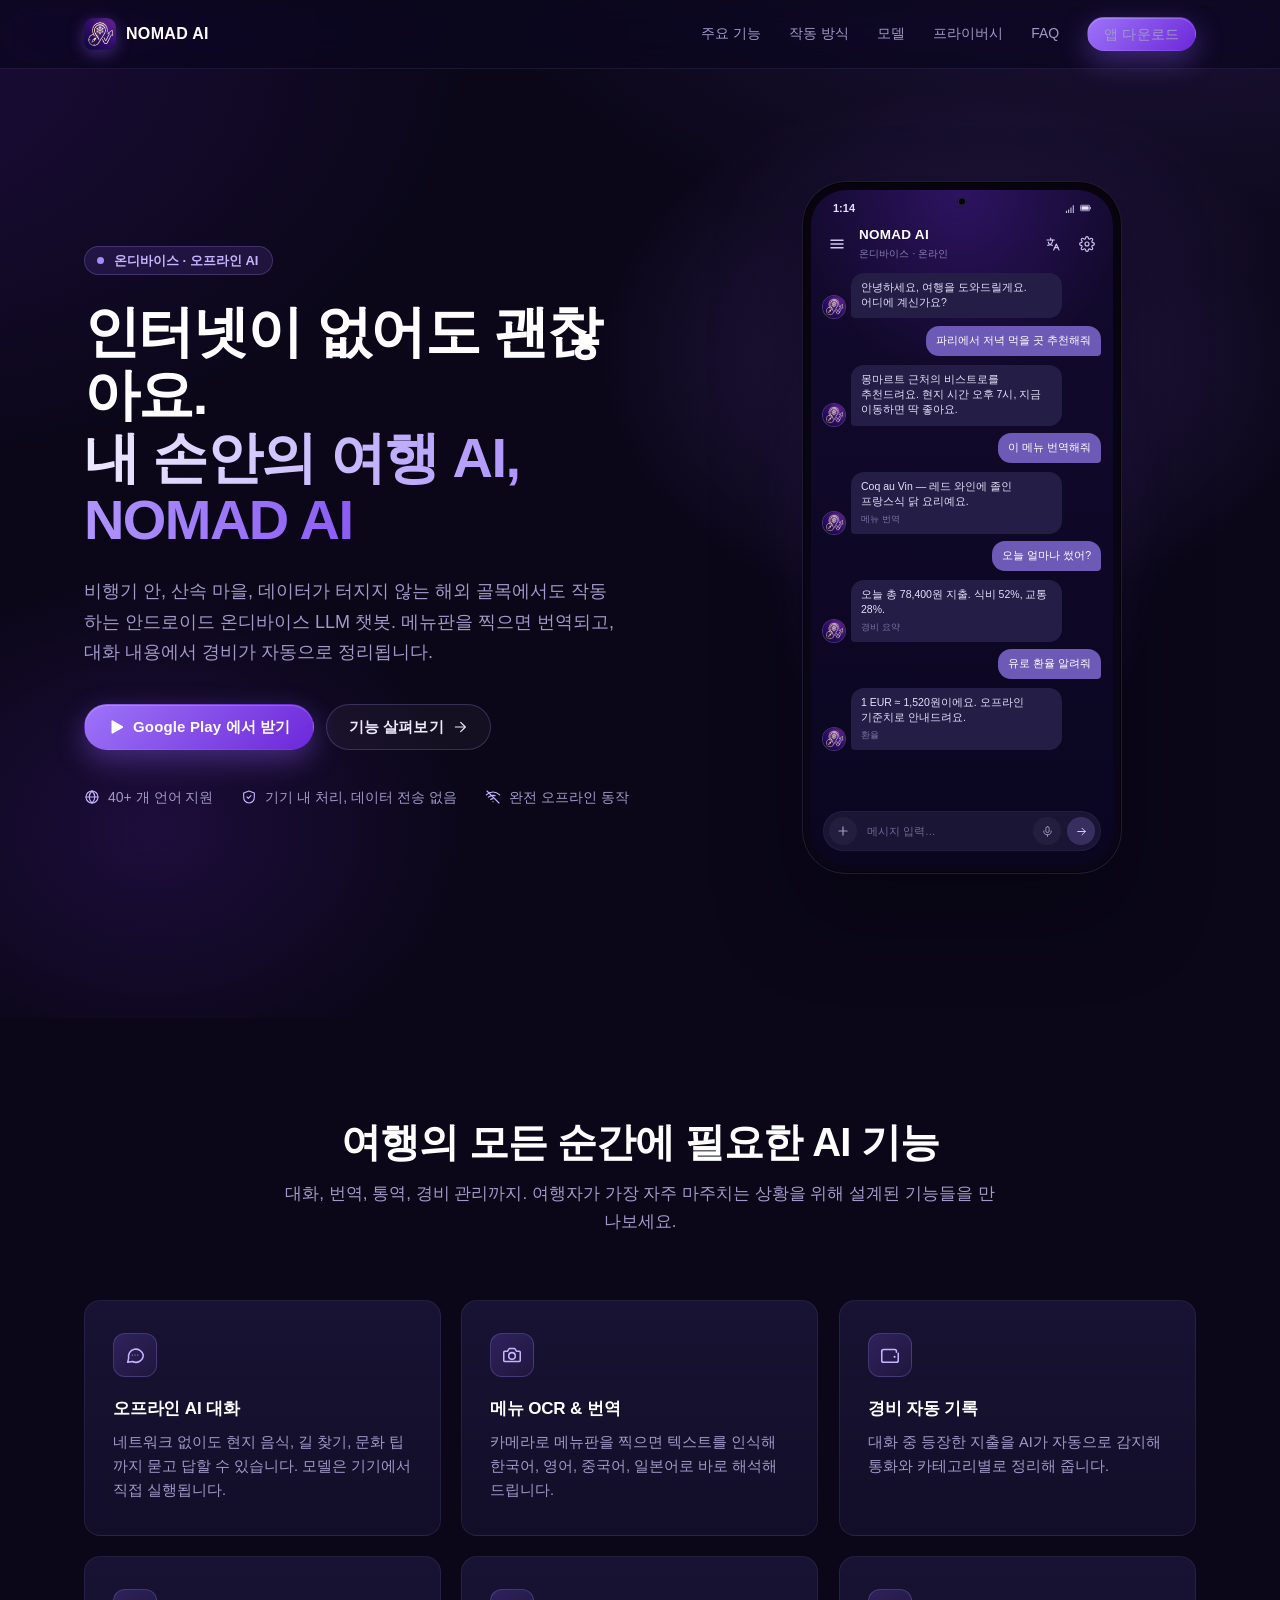
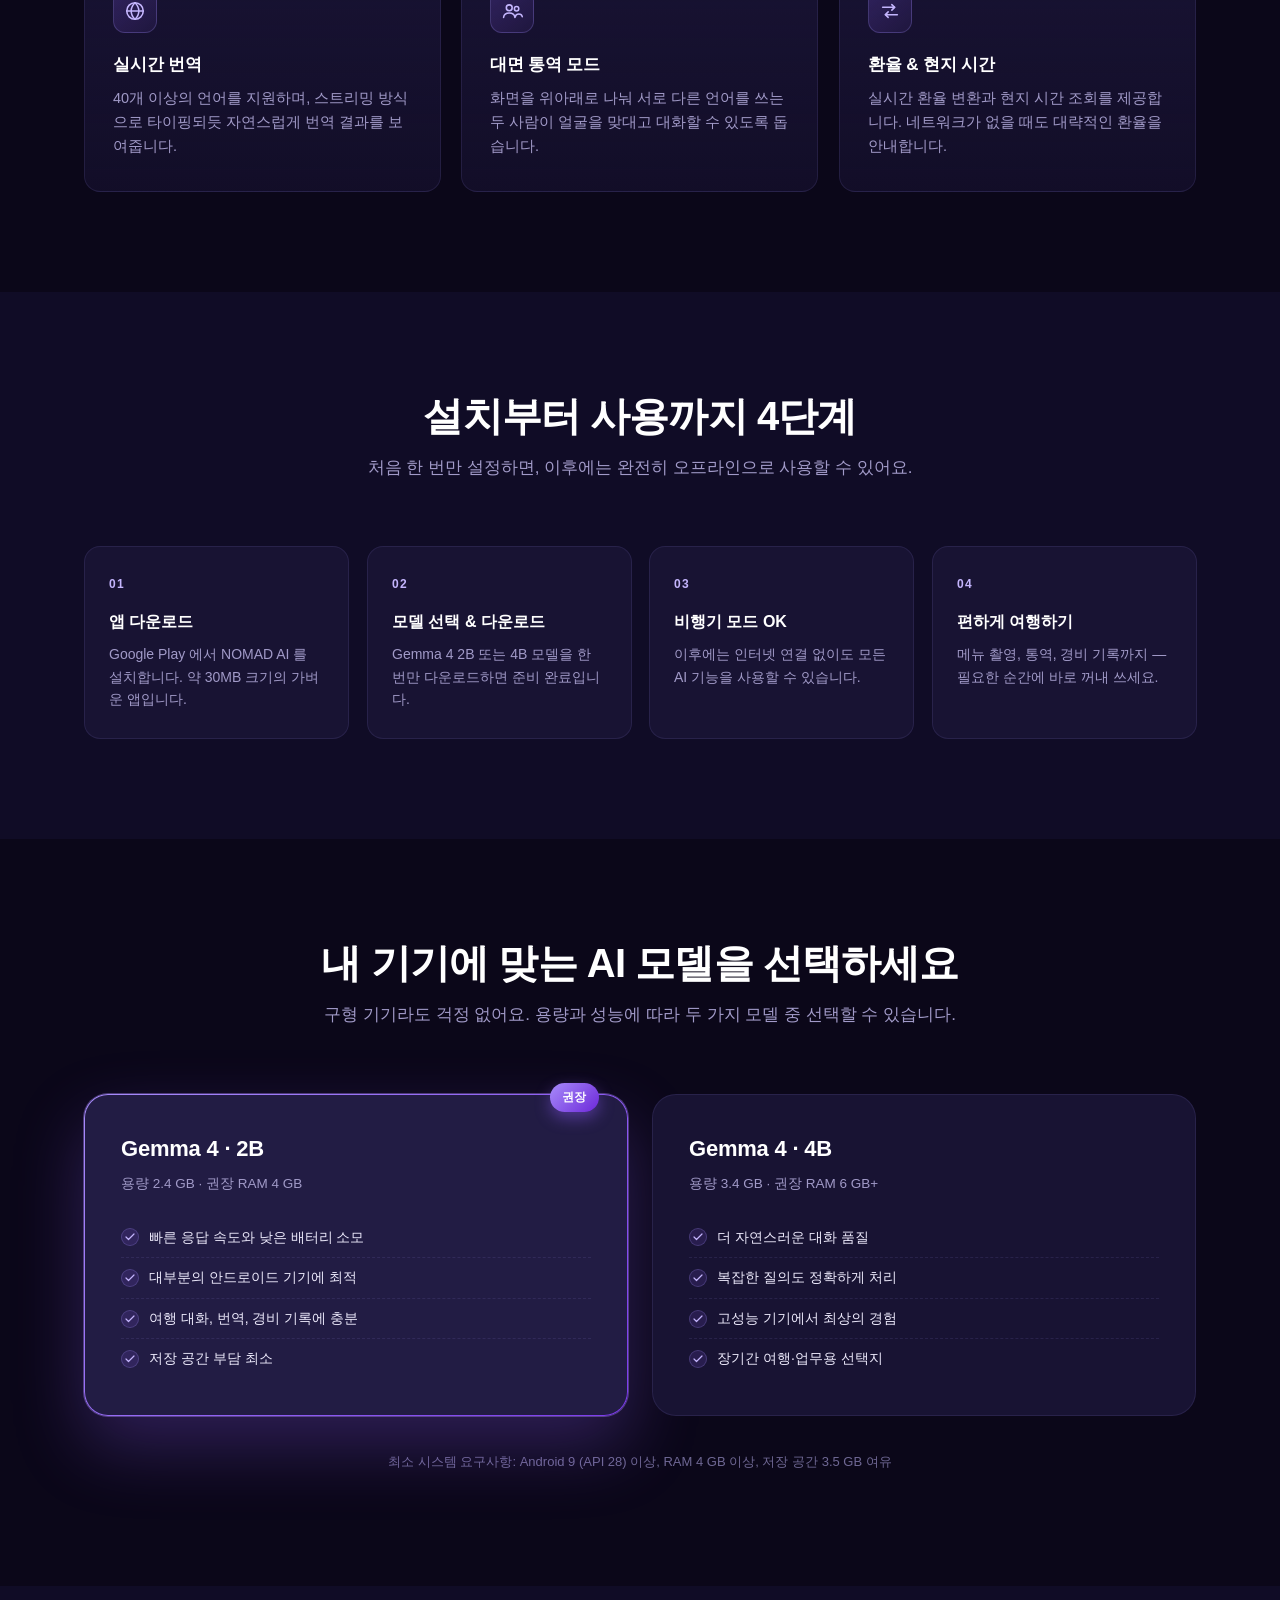
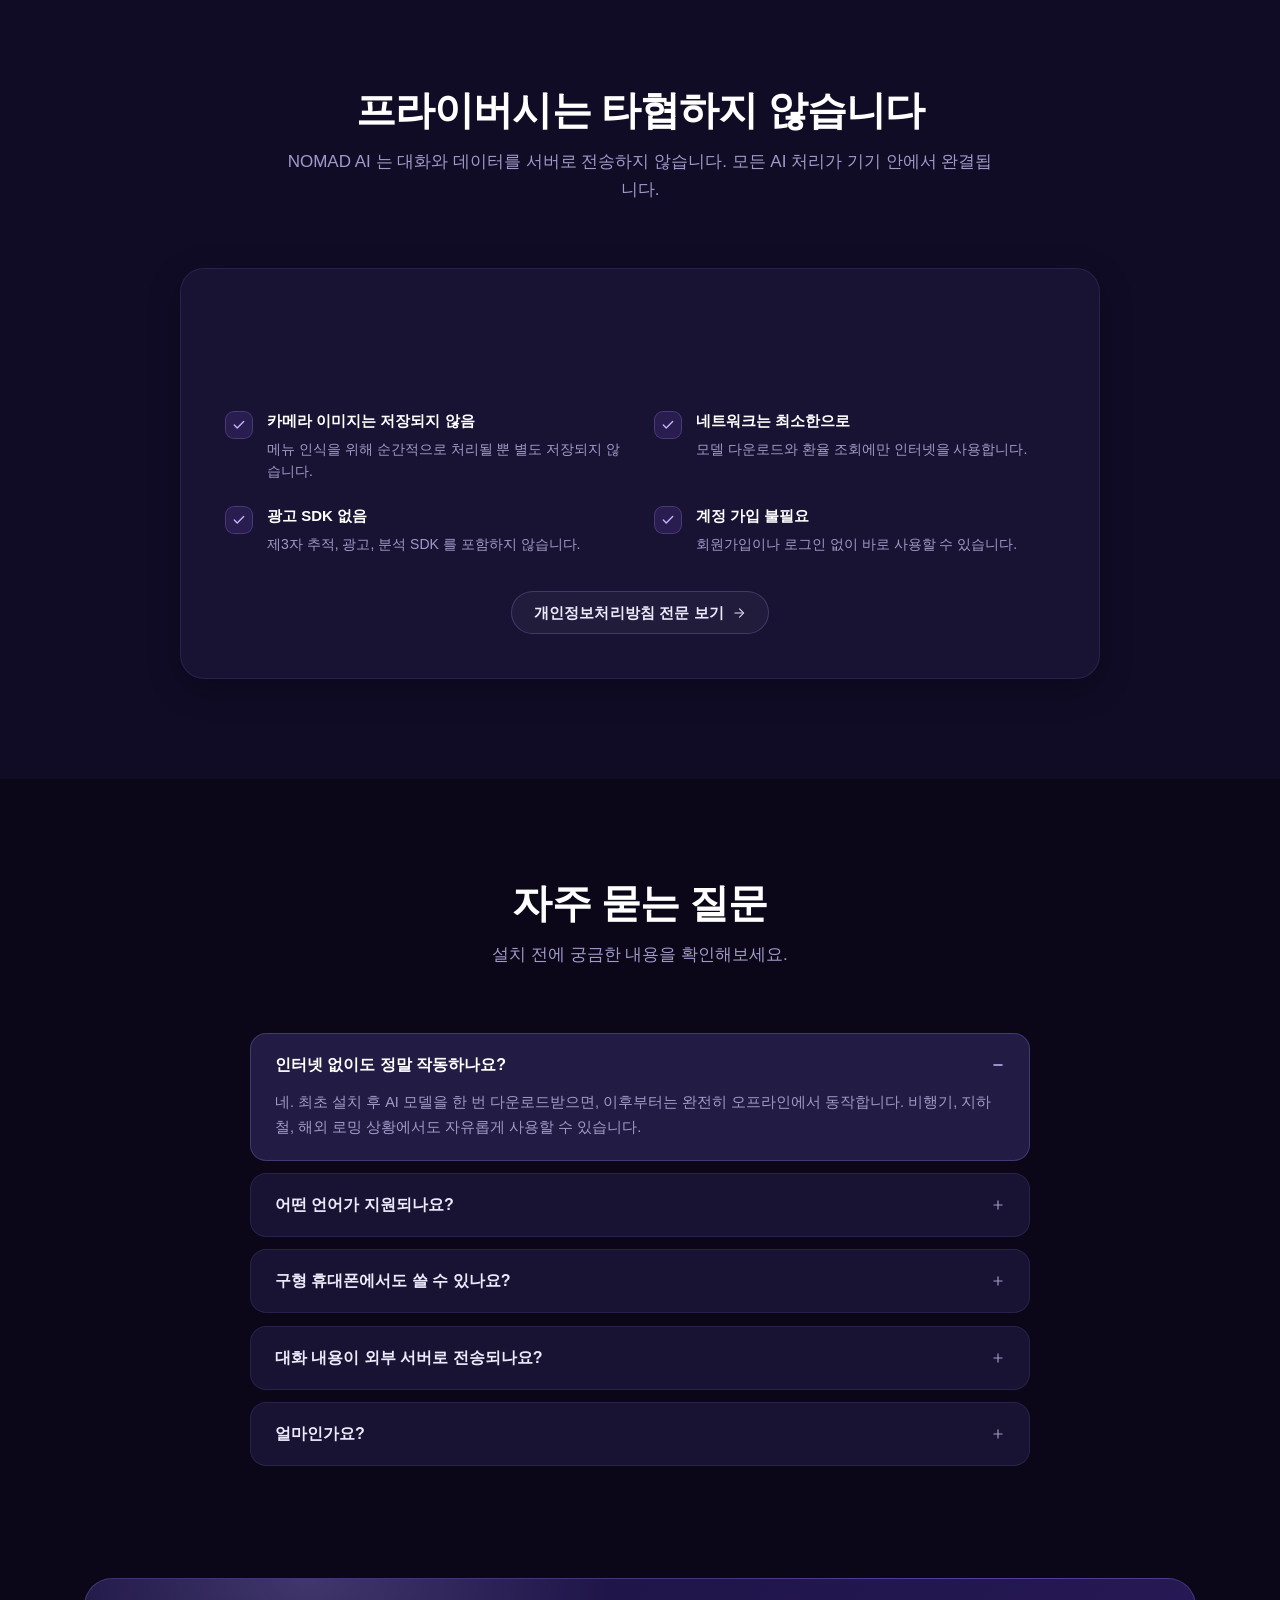
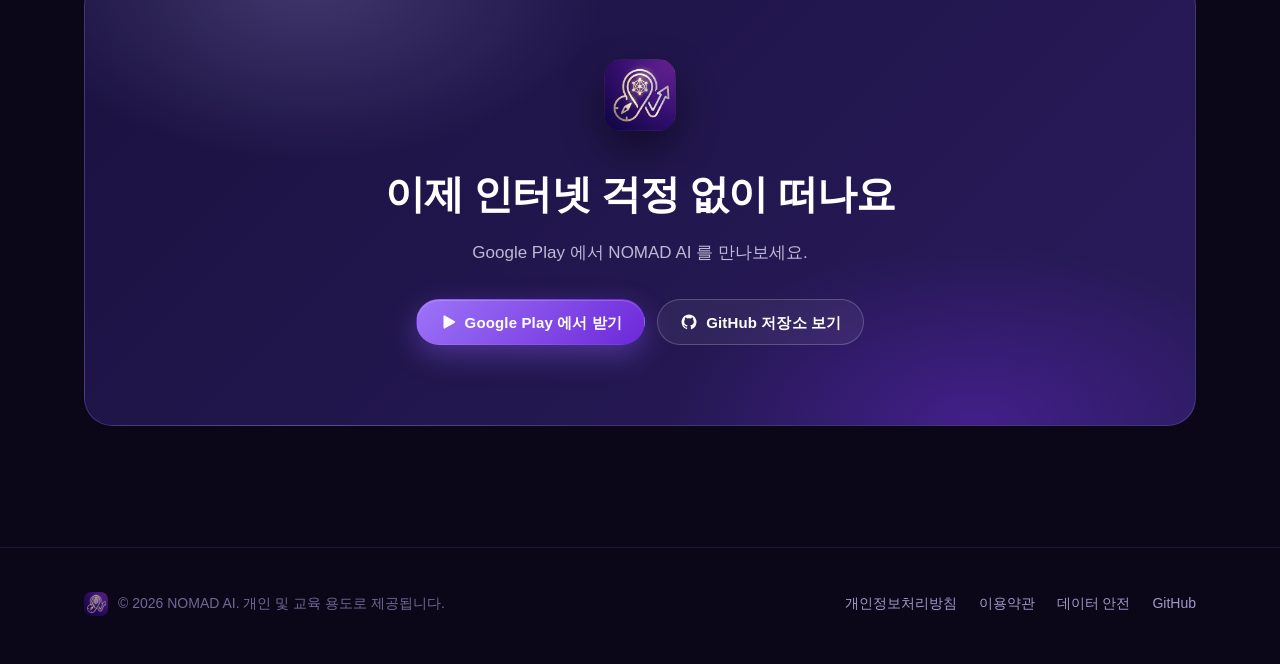
==== commit af2abcb6: "애니메이션 개선" ====
--- a/index.html
+++ b/index.html
@@ -239,6 +239,30 @@
                       <span class="chat-tag">메뉴 번역</span>
                     </div>
                   </div>
+
+                  <div class="chat-row user">
+                    <div class="chat-bubble user">오늘 얼마나 썼어?</div>
+                  </div>
+
+                  <div class="chat-row bot">
+                    <img class="avatar" src="icon.png" alt="" width="22" height="22" />
+                    <div class="chat-bubble bot">
+                      오늘 총 78,400원 지출. 식비 52%, 교통 28%.
+                      <span class="chat-tag">경비 요약</span>
+                    </div>
+                  </div>
+
+                  <div class="chat-row user">
+                    <div class="chat-bubble user">유로 환율 알려줘</div>
+                  </div>
+
+                  <div class="chat-row bot">
+                    <img class="avatar" src="icon.png" alt="" width="22" height="22" />
+                    <div class="chat-bubble bot">
+                      1 EUR ≈ 1,520원이에요. 오프라인 기준치로 안내드려요.
+                      <span class="chat-tag">환율</span>
+                    </div>
+                  </div>
                 </div>
 
                 <div class="input-bar">
@@ -262,7 +286,7 @@
       <!-- Features -->
       <section id="features">
         <div class="container">
-          <div class="section-head">
+          <div class="section-head reveal">
             <h2>여행의 모든 순간에 필요한 AI 기능</h2>
             <p>
               대화, 번역, 통역, 경비 관리까지. 여행자가 가장 자주 마주치는
@@ -271,7 +295,7 @@
           </div>
 
           <div class="features">
-            <article class="feature">
+            <article class="feature reveal">
               <div class="feature-icon">
                 <svg width="22" height="22" aria-hidden="true"><use href="#i-chat"/></svg>
               </div>
@@ -282,7 +306,7 @@
               </p>
             </article>
 
-            <article class="feature">
+            <article class="feature reveal">
               <div class="feature-icon">
                 <svg width="22" height="22" aria-hidden="true"><use href="#i-camera"/></svg>
               </div>
@@ -293,7 +317,7 @@
               </p>
             </article>
 
-            <article class="feature">
+            <article class="feature reveal">
               <div class="feature-icon">
                 <svg width="22" height="22" aria-hidden="true"><use href="#i-wallet"/></svg>
               </div>
@@ -304,7 +328,7 @@
               </p>
             </article>
 
-            <article class="feature">
+            <article class="feature reveal">
               <div class="feature-icon">
                 <svg width="22" height="22" aria-hidden="true"><use href="#i-globe"/></svg>
               </div>
@@ -315,7 +339,7 @@
               </p>
             </article>
 
-            <article class="feature">
+            <article class="feature reveal">
               <div class="feature-icon">
                 <svg width="22" height="22" aria-hidden="true"><use href="#i-people"/></svg>
               </div>
@@ -326,7 +350,7 @@
               </p>
             </article>
 
-            <article class="feature">
+            <article class="feature reveal">
               <div class="feature-icon">
                 <svg width="22" height="22" aria-hidden="true"><use href="#i-exchange"/></svg>
               </div>
@@ -343,25 +367,25 @@
       <!-- How it works -->
       <section id="how" class="alt">
         <div class="container">
-          <div class="section-head">
+          <div class="section-head reveal">
             <h2>설치부터 사용까지 4단계</h2>
             <p>처음 한 번만 설정하면, 이후에는 완전히 오프라인으로 사용할 수 있어요.</p>
           </div>
 
           <ol class="steps">
-            <li class="step">
+            <li class="step reveal">
               <h3>앱 다운로드</h3>
               <p>Google Play 에서 NOMAD AI 를 설치합니다. 약 30MB 크기의 가벼운 앱입니다.</p>
             </li>
-            <li class="step">
+            <li class="step reveal">
               <h3>모델 선택 & 다운로드</h3>
               <p>Gemma 4 2B 또는 4B 모델을 한 번만 다운로드하면 준비 완료입니다.</p>
             </li>
-            <li class="step">
+            <li class="step reveal">
               <h3>비행기 모드 OK</h3>
               <p>이후에는 인터넷 연결 없이도 모든 AI 기능을 사용할 수 있습니다.</p>
             </li>
-            <li class="step">
+            <li class="step reveal">
               <h3>편하게 여행하기</h3>
               <p>메뉴 촬영, 통역, 경비 기록까지 — 필요한 순간에 바로 꺼내 쓰세요.</p>
             </li>
@@ -372,7 +396,7 @@
       <!-- Models -->
       <section id="models">
         <div class="container">
-          <div class="section-head">
+          <div class="section-head reveal">
             <h2>내 기기에 맞는 AI 모델을 선택하세요</h2>
             <p>
               구형 기기라도 걱정 없어요. 용량과 성능에 따라 두 가지 모델 중
@@ -381,7 +405,7 @@
           </div>
 
           <div class="models">
-            <article class="model featured">
+            <article class="model featured reveal">
               <span class="badge">권장</span>
               <h3>Gemma 4 · 2B</h3>
               <div class="size">용량 2.4 GB · 권장 RAM 4 GB</div>
@@ -405,7 +429,7 @@
               </ul>
             </article>
 
-            <article class="model">
+            <article class="model reveal">
               <h3>Gemma 4 · 4B</h3>
               <div class="size">용량 3.4 GB · 권장 RAM 6 GB+</div>
               <ul class="model-list">
@@ -438,7 +462,7 @@
       <!-- Privacy -->
       <section id="privacy" class="alt">
         <div class="container">
-          <div class="section-head">
+          <div class="section-head reveal">
             <h2>프라이버시는 타협하지 않습니다</h2>
             <p>
               NOMAD AI 는 대화와 데이터를 서버로 전송하지 않습니다. 모든
@@ -448,7 +472,7 @@
 
           <div class="privacy-card">
             <div class="privacy-grid">
-              <div class="privacy-item">
+              <div class="privacy-item reveal">
                 <span class="privacy-ic">
                   <svg width="14" height="14" aria-hidden="true"><use href="#i-check"/></svg>
                 </span>
@@ -457,7 +481,7 @@
                   <p>대화, 번역, OCR 결과 모두 기기 내부에서만 처리됩니다.</p>
                 </div>
               </div>
-              <div class="privacy-item">
+              <div class="privacy-item reveal">
                 <span class="privacy-ic">
                   <svg width="14" height="14" aria-hidden="true"><use href="#i-check"/></svg>
                 </span>
@@ -466,7 +490,7 @@
                   <p>기기 내부 저장소에만 저장되며, 앱 삭제 시 함께 제거됩니다.</p>
                 </div>
               </div>
-              <div class="privacy-item">
+              <div class="privacy-item reveal">
                 <span class="privacy-ic">
                   <svg width="14" height="14" aria-hidden="true"><use href="#i-check"/></svg>
                 </span>
@@ -475,7 +499,7 @@
                   <p>메뉴 인식을 위해 순간적으로 처리될 뿐 별도 저장되지 않습니다.</p>
                 </div>
               </div>
-              <div class="privacy-item">
+              <div class="privacy-item reveal">
                 <span class="privacy-ic">
                   <svg width="14" height="14" aria-hidden="true"><use href="#i-check"/></svg>
                 </span>
@@ -484,7 +508,7 @@
                   <p>모델 다운로드와 환율 조회에만 인터넷을 사용합니다.</p>
                 </div>
               </div>
-              <div class="privacy-item">
+              <div class="privacy-item reveal">
                 <span class="privacy-ic">
                   <svg width="14" height="14" aria-hidden="true"><use href="#i-check"/></svg>
                 </span>
@@ -493,7 +517,7 @@
                   <p>제3자 추적, 광고, 분석 SDK 를 포함하지 않습니다.</p>
                 </div>
               </div>
-              <div class="privacy-item">
+              <div class="privacy-item reveal">
                 <span class="privacy-ic">
                   <svg width="14" height="14" aria-hidden="true"><use href="#i-check"/></svg>
                 </span>
@@ -517,13 +541,13 @@
       <!-- FAQ -->
       <section id="faq">
         <div class="container">
-          <div class="section-head">
+          <div class="section-head reveal">
             <h2>자주 묻는 질문</h2>
             <p>설치 전에 궁금한 내용을 확인해보세요.</p>
           </div>
 
           <div class="faq">
-            <details open>
+            <details open class="reveal">
               <summary>인터넷 없이도 정말 작동하나요?</summary>
               <p>
                 네. 최초 설치 후 AI 모델을 한 번 다운로드받으면, 이후부터는
@@ -532,7 +556,7 @@
               </p>
             </details>
 
-            <details>
+            <details class="reveal">
               <summary>어떤 언어가 지원되나요?</summary>
               <p>
                 대화 및 번역 기능은 40개 이상의 언어를 지원합니다. 앱 UI 와
@@ -540,7 +564,7 @@
               </p>
             </details>
 
-            <details>
+            <details class="reveal">
               <summary>구형 휴대폰에서도 쓸 수 있나요?</summary>
               <p>
                 Android 9 이상, RAM 4 GB 이상을 만족하는 기기라면 Gemma 4 2B
@@ -549,7 +573,7 @@
               </p>
             </details>
 
-            <details>
+            <details class="reveal">
               <summary>대화 내용이 외부 서버로 전송되나요?</summary>
               <p>
                 전송되지 않습니다. 모든 대화, 번역, 이미지 인식은 기기 내부에서
@@ -558,7 +582,7 @@
               </p>
             </details>
 
-            <details>
+            <details class="reveal">
               <summary>얼마인가요?</summary>
               <p>
                 앱은 무료로 제공됩니다. 앱 내 결제나 광고는 포함되어 있지
@@ -571,7 +595,7 @@
 
       <!-- CTA -->
       <section id="download" class="download-section">
-        <div class="cta">
+        <div class="cta reveal">
           <img class="cta-icon" src="icon.png" alt="" width="72" height="72" />
           <h2>이제 인터넷 걱정 없이 떠나요</h2>
           <p>Google Play 에서 NOMAD AI 를 만나보세요.</p>
@@ -603,5 +627,35 @@
         </div>
       </div>
     </footer>
+
+    <script>
+      (function () {
+        var reduce = window.matchMedia && window.matchMedia('(prefers-reduced-motion: reduce)').matches;
+        var targets = document.querySelectorAll('.reveal');
+        if (reduce || !('IntersectionObserver' in window)) {
+          targets.forEach(function (el) { el.classList.add('in'); });
+          return;
+        }
+        var io = new IntersectionObserver(function (entries) {
+          entries.forEach(function (entry) {
+            if (entry.isIntersecting) {
+              entry.target.classList.add('in');
+              io.unobserve(entry.target);
+            }
+          });
+        }, { threshold: 0.12, rootMargin: '0px 0px -60px 0px' });
+
+        // Stagger siblings inside the same parent for a cascading feel
+        var groups = {};
+        targets.forEach(function (el) {
+          var parent = el.parentNode;
+          var key = parent ? (parent.id || parent.className || 'root') : 'root';
+          groups[key] = (groups[key] || 0);
+          el.style.setProperty('--reveal-delay', (groups[key] * 80) + 'ms');
+          groups[key] += 1;
+          io.observe(el);
+        });
+      })();
+    </script>
   </body>
 </html>
--- a/style.css
+++ b/style.css
@@ -44,14 +44,139 @@
     radial-gradient(1000px 700px at -10% 5%, rgba(91, 33, 182, 0.22), transparent 60%);
   background-attachment: fixed;
   overflow-x: hidden;
+  -webkit-user-select: none;
+  -moz-user-select: none;
+  user-select: none;
+  -webkit-tap-highlight-color: transparent;
 }
 
 a { color: var(--color-accent); text-decoration: none; }
 a:hover { text-decoration: underline; }
-img { max-width: 100%; height: auto; }
+img {
+  max-width: 100%;
+  height: auto;
+  -webkit-user-drag: none;
+  user-drag: none;
+  pointer-events: none;
+}
 
 /* SVG safety: anything using currentColor */
-svg { display: inline-block; vertical-align: middle; flex-shrink: 0; }
+svg {
+  display: inline-block;
+  vertical-align: middle;
+  flex-shrink: 0;
+  pointer-events: none;
+}
+
+/* Decorative phone mockup: no interaction */
+.phone-wrap { pointer-events: none; }
+
+/* ===== Animations ===== */
+@keyframes rise {
+  from { opacity: 0; transform: translateY(18px); }
+  to   { opacity: 1; transform: translateY(0); }
+}
+@keyframes rise-sm {
+  from { opacity: 0; transform: translateY(10px); }
+  to   { opacity: 1; transform: translateY(0); }
+}
+@keyframes phone-in {
+  from { opacity: 0; transform: translateY(28px) scale(0.96); }
+  to   { opacity: 1; transform: translateY(0) scale(1); }
+}
+@keyframes bubble-in {
+  from { opacity: 0; transform: translateY(8px) scale(0.96); }
+  to   { opacity: 1; transform: translateY(0) scale(1); }
+}
+@keyframes glow-breathe {
+  0%, 100% { opacity: 0.8; transform: scale(1); }
+  50%      { opacity: 1;   transform: scale(1.05); }
+}
+@keyframes shimmer {
+  0%, 100% { background-position: 0% 50%; }
+  50%      { background-position: 100% 50%; }
+}
+@keyframes dot-pulse {
+  0%, 100% { box-shadow: 0 0 0 3px rgba(139, 92, 246, 0.25), 0 0 10px rgba(167, 139, 250, 0.55); }
+  50%      { box-shadow: 0 0 0 6px rgba(139, 92, 246, 0),    0 0 14px rgba(167, 139, 250, 0.85); }
+}
+
+/* Hero stagger on load */
+.hero .eyebrow    { animation: rise 0.7s cubic-bezier(.2,.7,.2,1) 0.05s both; }
+.hero h1          { animation: rise 0.8s cubic-bezier(.2,.7,.2,1) 0.15s both; }
+.hero p.lead      { animation: rise 0.8s cubic-bezier(.2,.7,.2,1) 0.3s  both; }
+.hero-actions     { animation: rise 0.8s cubic-bezier(.2,.7,.2,1) 0.45s both; }
+.hero-meta        { animation: rise 0.8s cubic-bezier(.2,.7,.2,1) 0.6s  both; }
+.phone-wrap       { animation: phone-in 1s cubic-bezier(.2,.7,.2,1) 0.35s both; }
+
+/* Animated gradient on the accent headline */
+.hero h1 .accent {
+  background-size: 200% 100%;
+  animation: shimmer 6s ease-in-out infinite;
+}
+
+/* Breathing glow behind the phone */
+.phone-glow  { animation: glow-breathe 5s ease-in-out infinite; }
+
+/* Override the previous simple pulse with the richer ring pulse */
+.eyebrow .dot { animation: dot-pulse 2.4s ease-in-out infinite; }
+
+/* Chat bubble cascade inside the phone */
+.chat .chat-row { animation: bubble-in 0.5s cubic-bezier(.2,.7,.2,1) both; }
+.chat .chat-row:nth-child(1) { animation-delay: 0.8s; }
+.chat .chat-row:nth-child(2) { animation-delay: 1.1s; }
+.chat .chat-row:nth-child(3) { animation-delay: 1.4s; }
+.chat .chat-row:nth-child(4) { animation-delay: 1.7s; }
+.chat .chat-row:nth-child(5) { animation-delay: 2.0s; }
+.chat .chat-row:nth-child(6) { animation-delay: 2.3s; }
+.chat .chat-row:nth-child(7) { animation-delay: 2.6s; }
+.chat .chat-row:nth-child(8) { animation-delay: 2.9s; }
+.chat .chat-row:nth-child(9) { animation-delay: 3.2s; }
+
+/* Scroll-reveal: hidden by default, .in when observed */
+.reveal {
+  opacity: 0;
+  transform: translateY(20px);
+  transition: opacity 0.8s cubic-bezier(.2,.7,.2,1),
+              transform 0.8s cubic-bezier(.2,.7,.2,1);
+  transition-delay: var(--reveal-delay, 0s);
+  will-change: opacity, transform;
+}
+.reveal.in { opacity: 1; transform: none; }
+
+/* Feature/model/step hover micro-animations */
+.feature .feature-icon { transition: transform 0.35s cubic-bezier(.2,.7,.2,1); }
+.feature:hover .feature-icon { transform: scale(1.08) rotate(-4deg); }
+
+.tick, .privacy-ic { transition: transform 0.25s ease; }
+.model-list li:hover .tick,
+.privacy-item:hover .privacy-ic { transform: scale(1.12); }
+
+.step { transition: transform 0.3s ease, border-color 0.3s ease; }
+.step:hover { transform: translateY(-4px); border-color: var(--color-border-strong); }
+
+/* CTA icon entrance */
+.cta-icon { transition: transform 0.4s ease; }
+.cta:hover .cta-icon { transform: translateY(-4px) rotate(-3deg); }
+
+/* Respect reduced motion preference */
+@media (prefers-reduced-motion: reduce) {
+  *, *::before, *::after {
+    animation-duration: 0.01ms !important;
+    animation-iteration-count: 1 !important;
+    transition-duration: 0.01ms !important;
+    scroll-behavior: auto !important;
+  }
+  .reveal { opacity: 1; transform: none; }
+}
+
+/* Restore selection on legal (policy) pages */
+.legal,
+.legal * {
+  -webkit-user-select: text;
+  -moz-user-select: text;
+  user-select: text;
+}
 
 .container {
   max-width: var(--max-width);
@@ -210,13 +335,6 @@
   height: 7px;
   background: var(--color-primary-2);
   border-radius: 50%;
-  box-shadow: 0 0 0 4px rgba(139, 92, 246, 0.22), 0 0 10px rgba(167, 139, 250, 0.6);
-  animation: pulse 2.4s ease-in-out infinite;
-}
-
-@keyframes pulse {
-  0%, 100% { opacity: 1; }
-  50% { opacity: 0.45; }
 }
 
 .hero h1 {
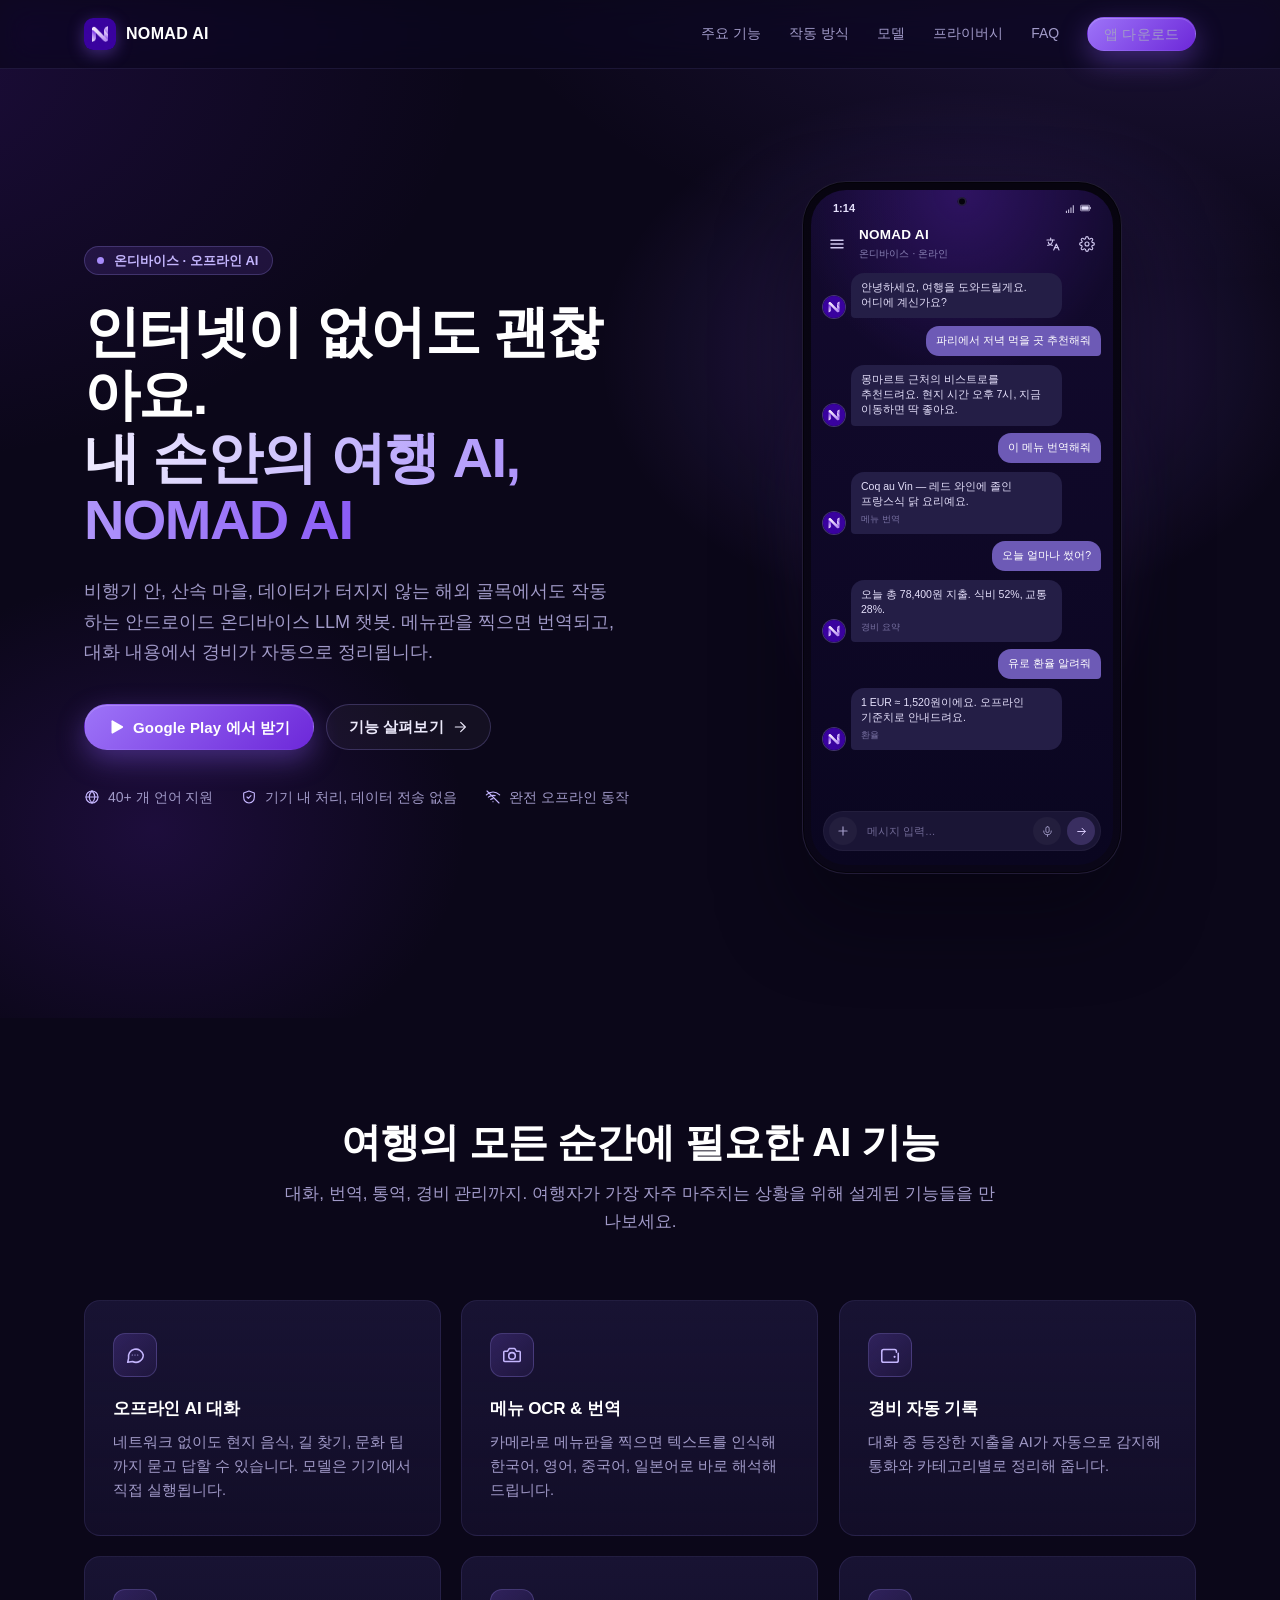
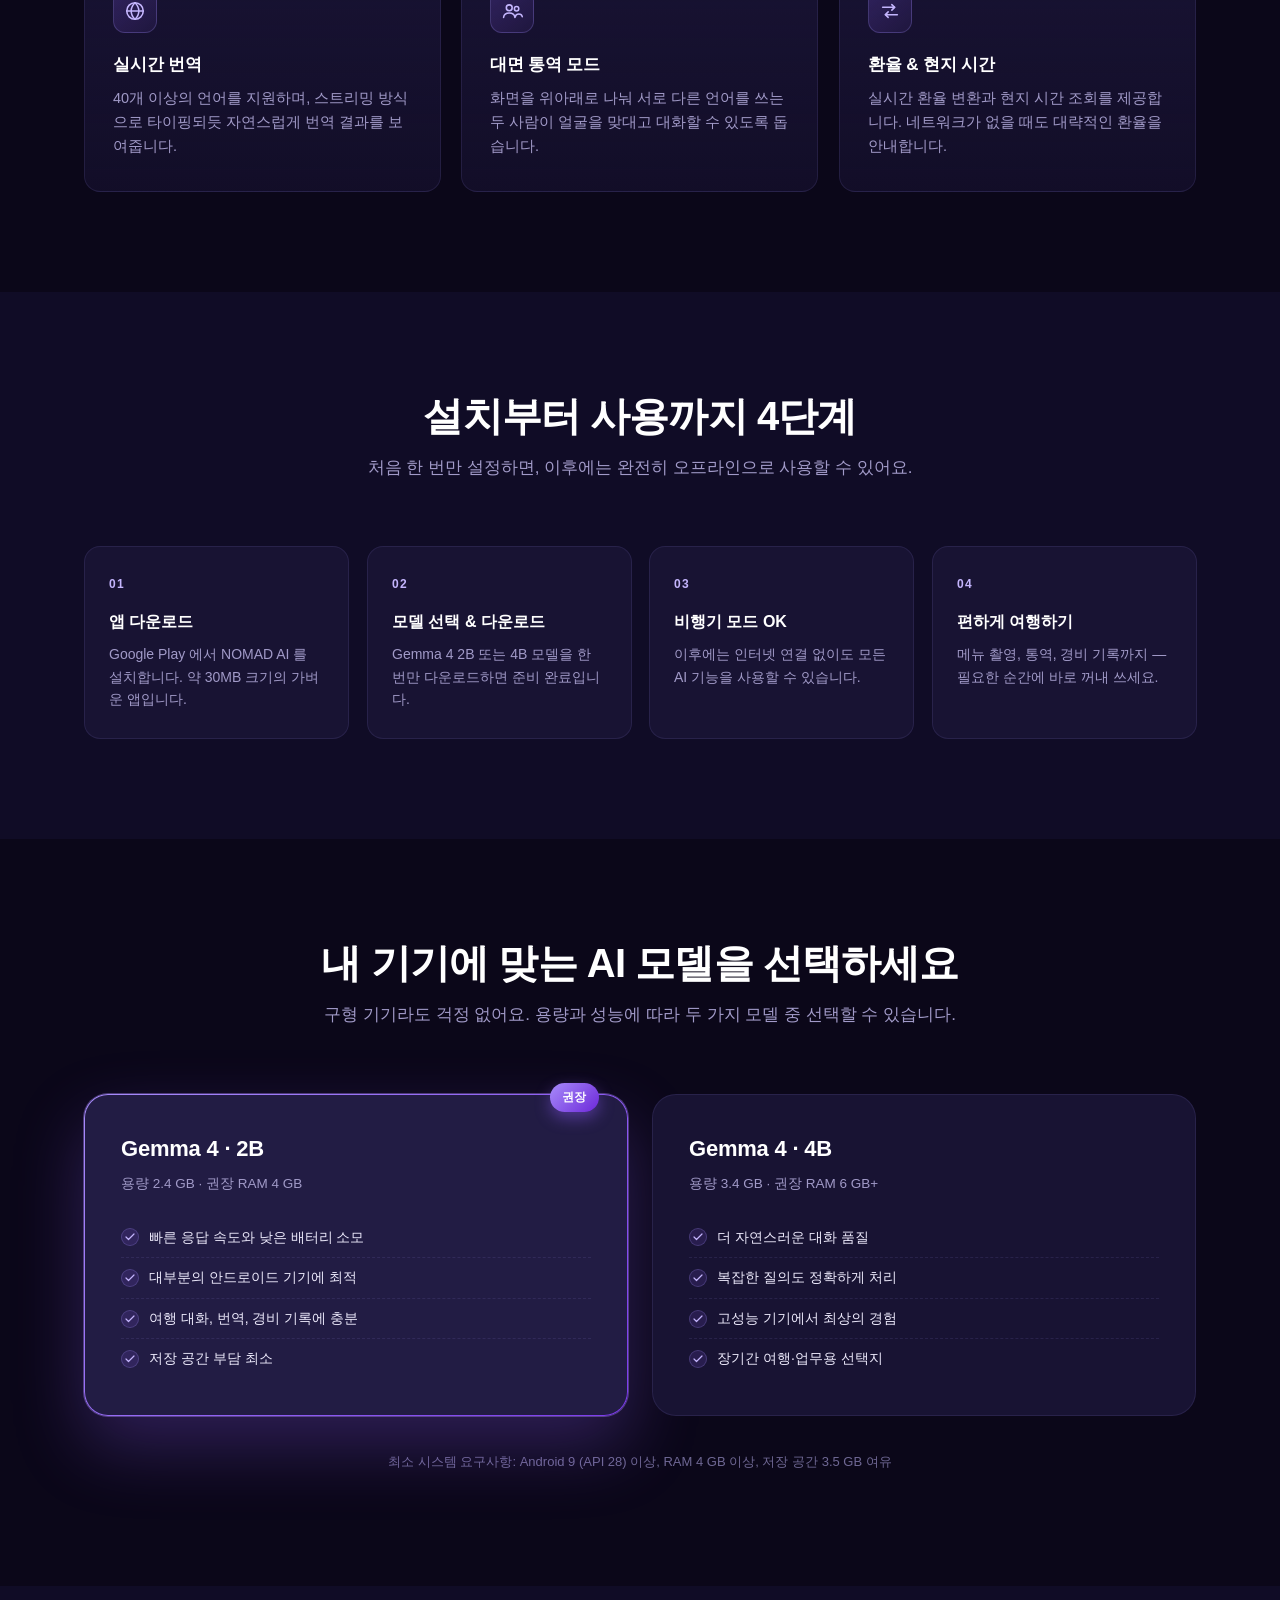
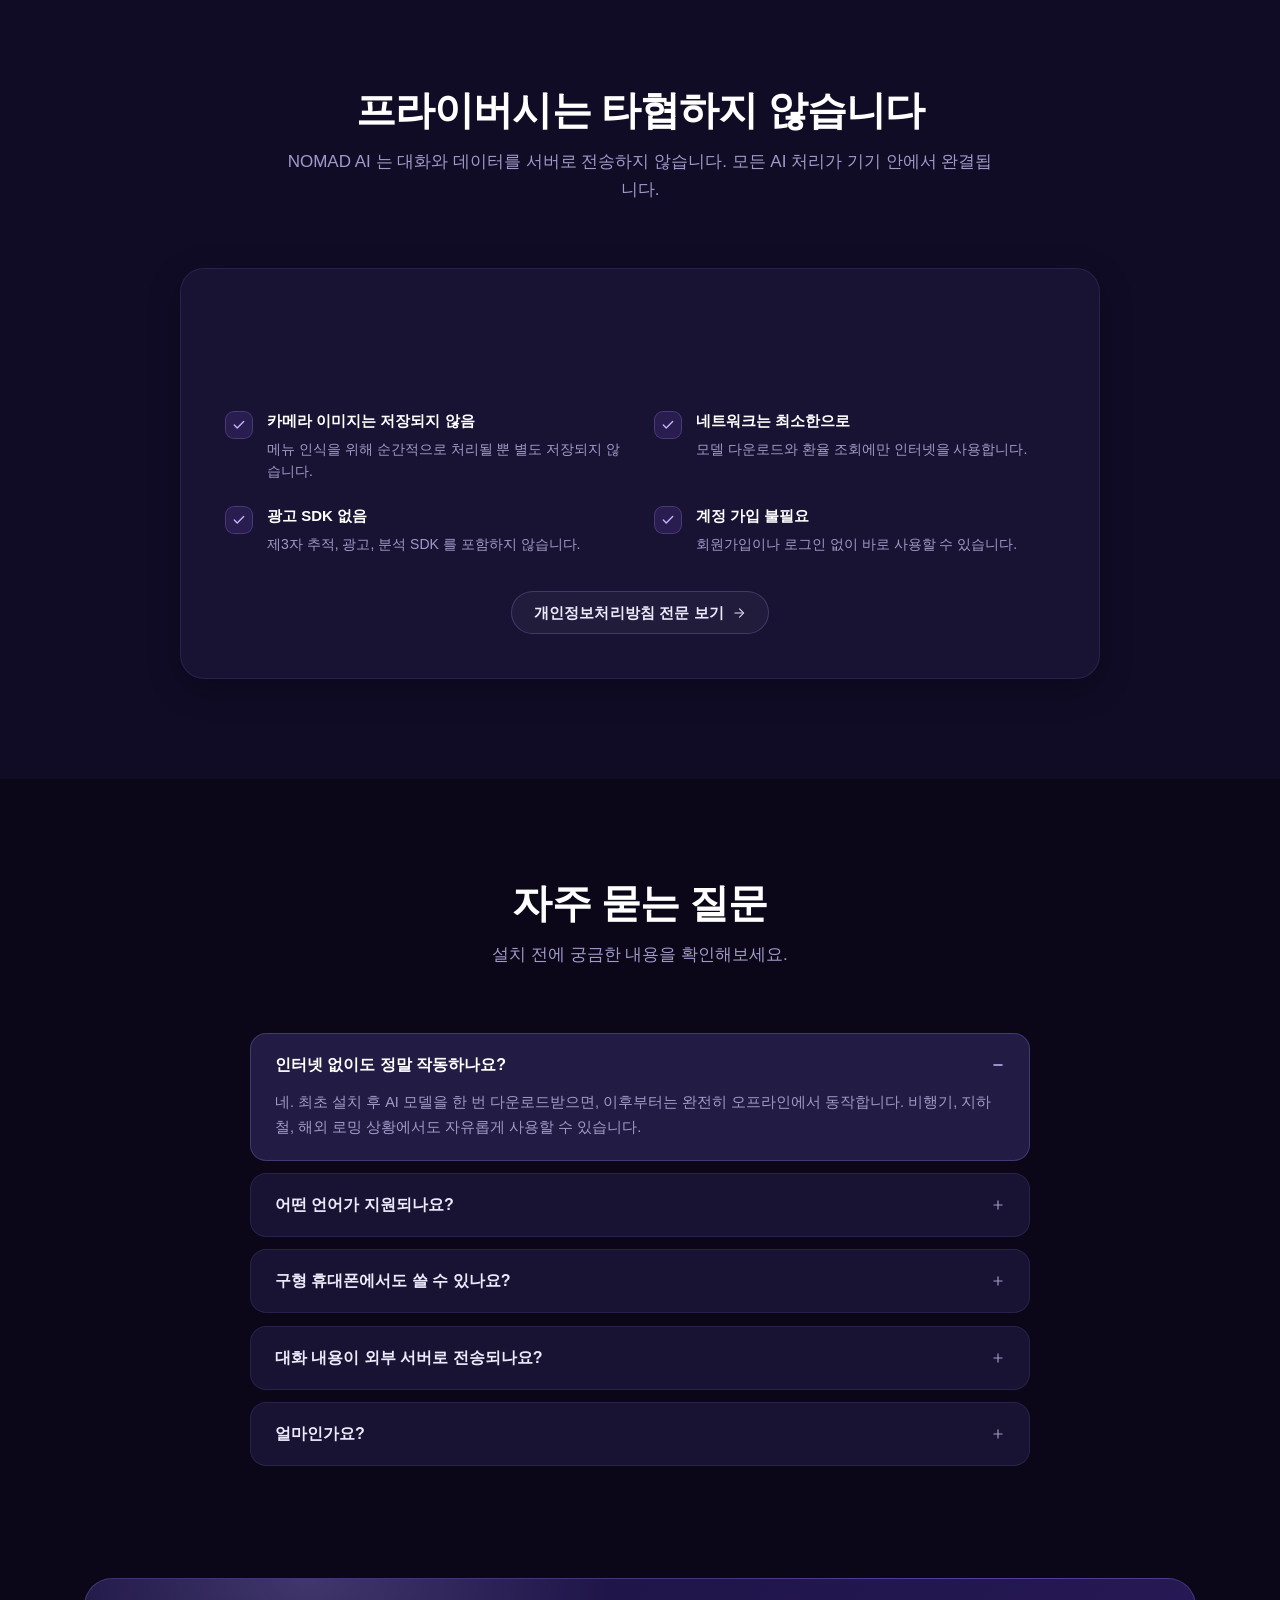
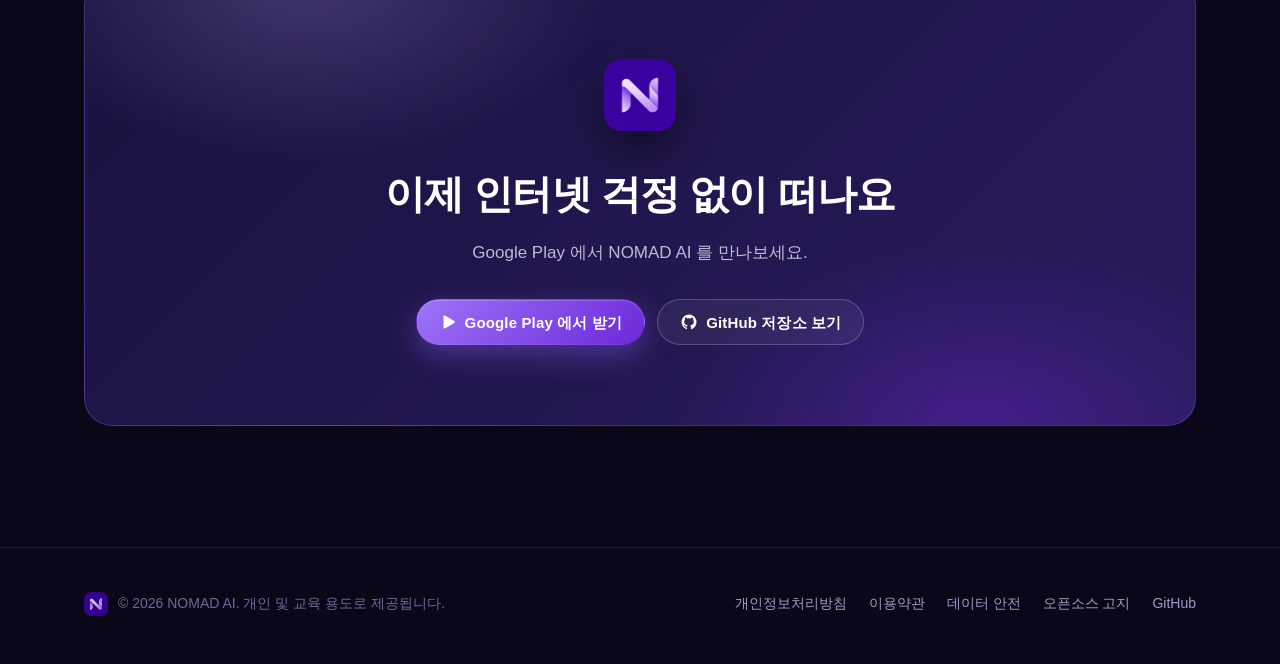
==== commit fcb5f325: "데이터처리방침 추가" ====
--- a/index.html
+++ b/index.html
@@ -623,6 +623,7 @@
           <a href="privacy.html">개인정보처리방침</a>
           <a href="terms.html">이용약관</a>
           <a href="data-safety.html">데이터 안전</a>
+          <a href="open-source.html">오픈소스 고지</a>
           <a href="https://github.com/nomad-ai-android/nomad-app" target="_blank" rel="noopener">GitHub</a>
         </div>
       </div>
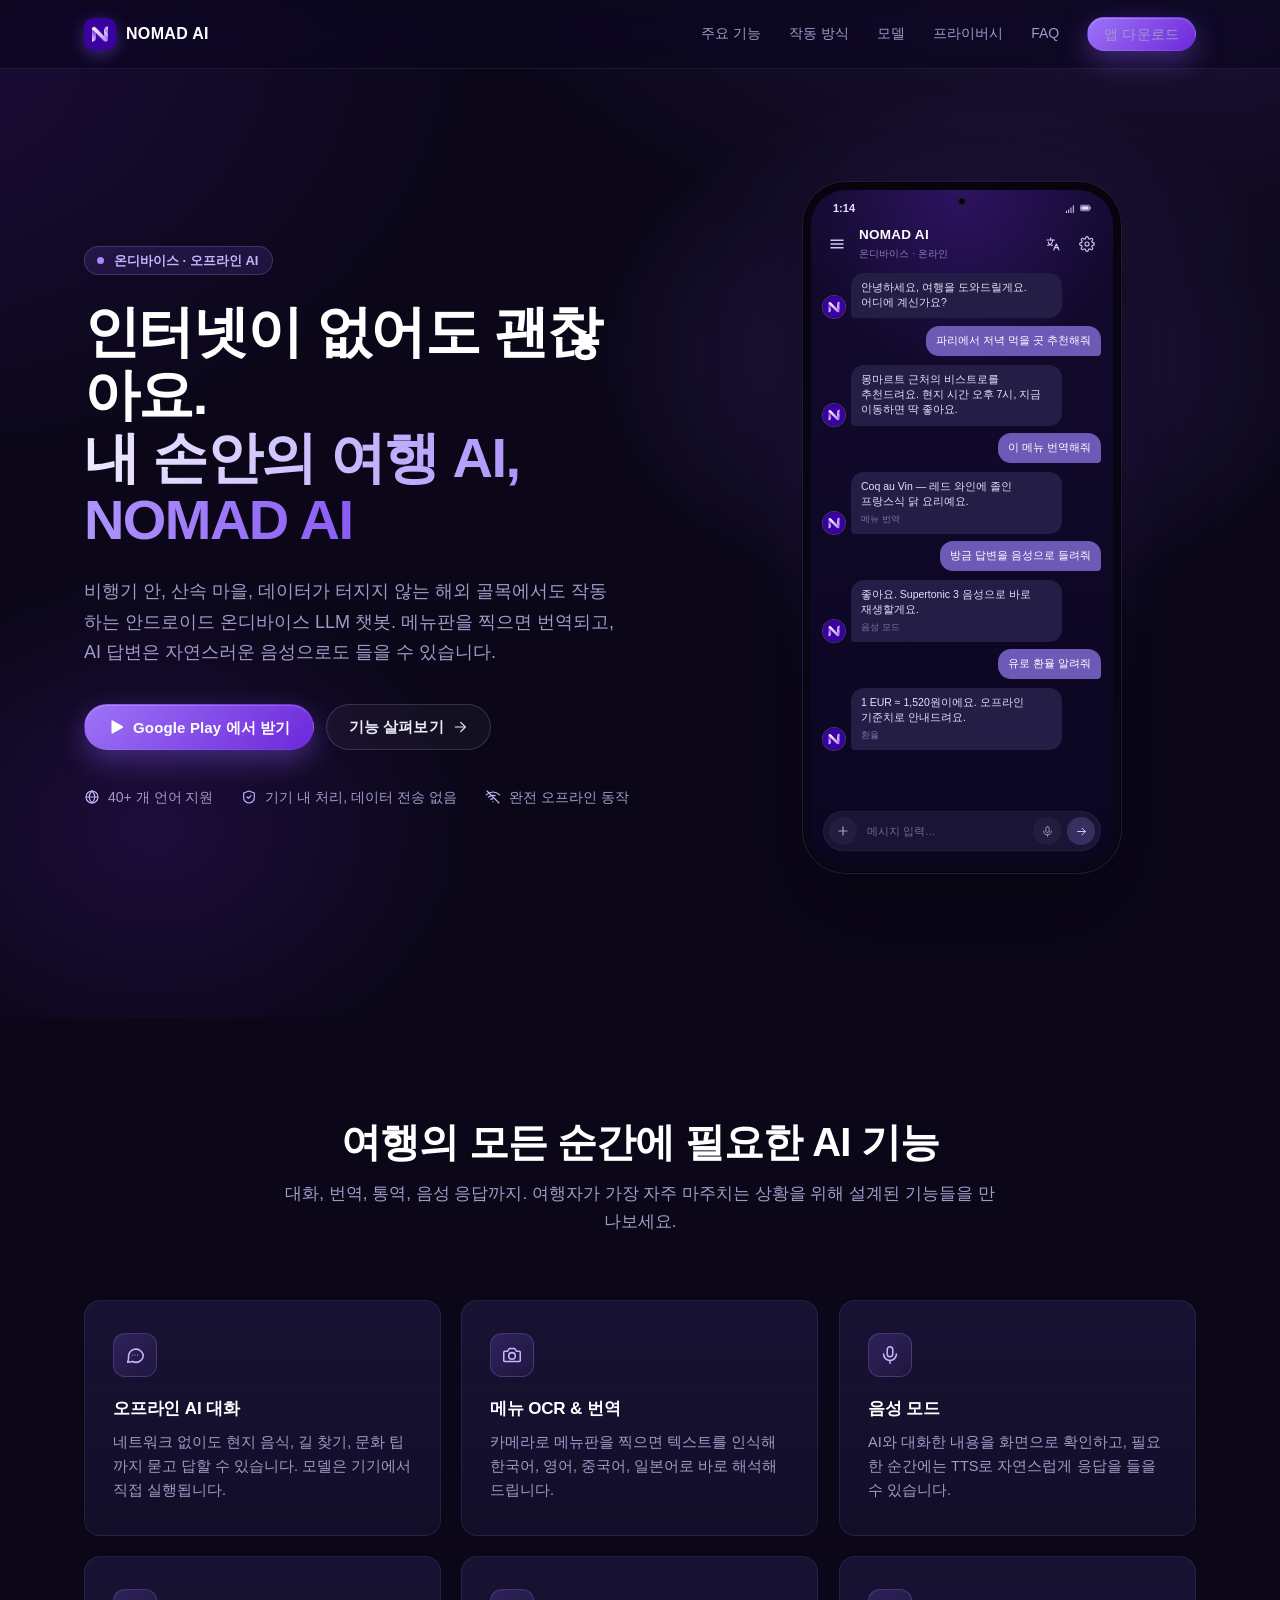
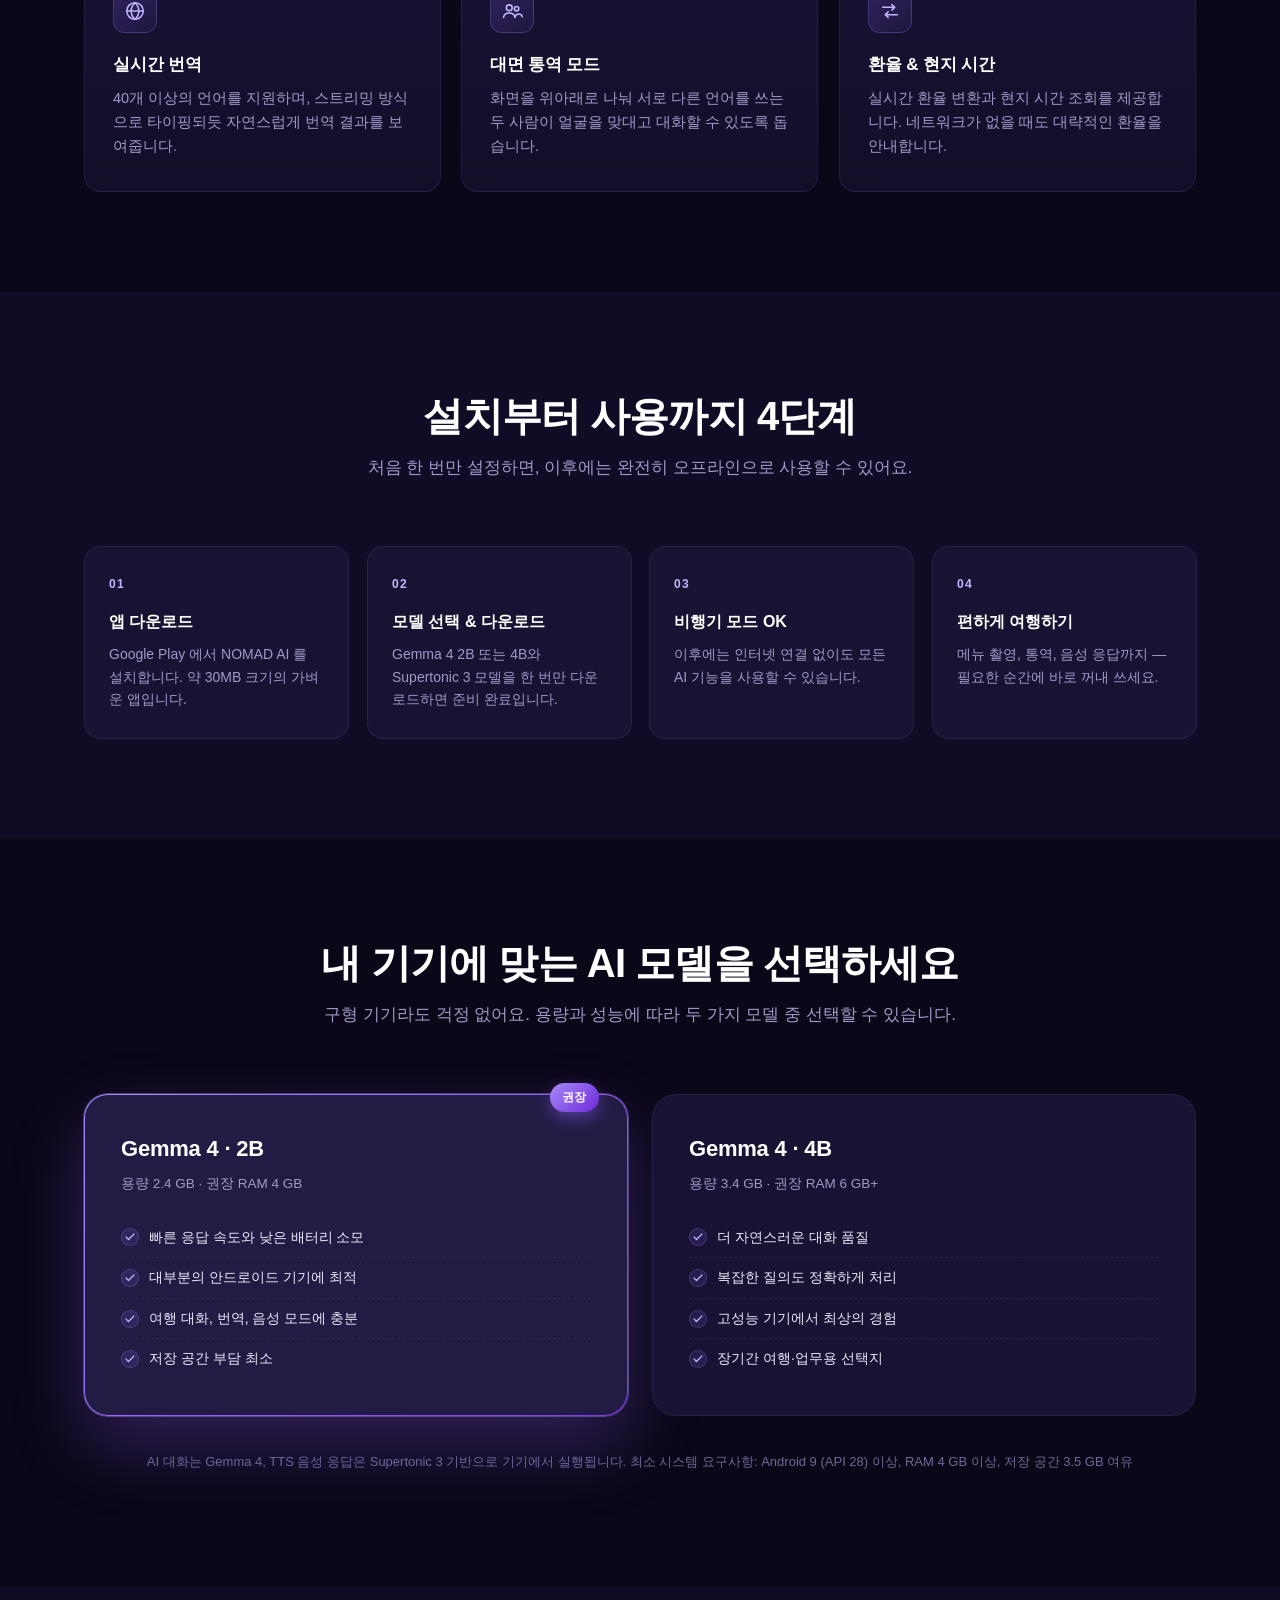
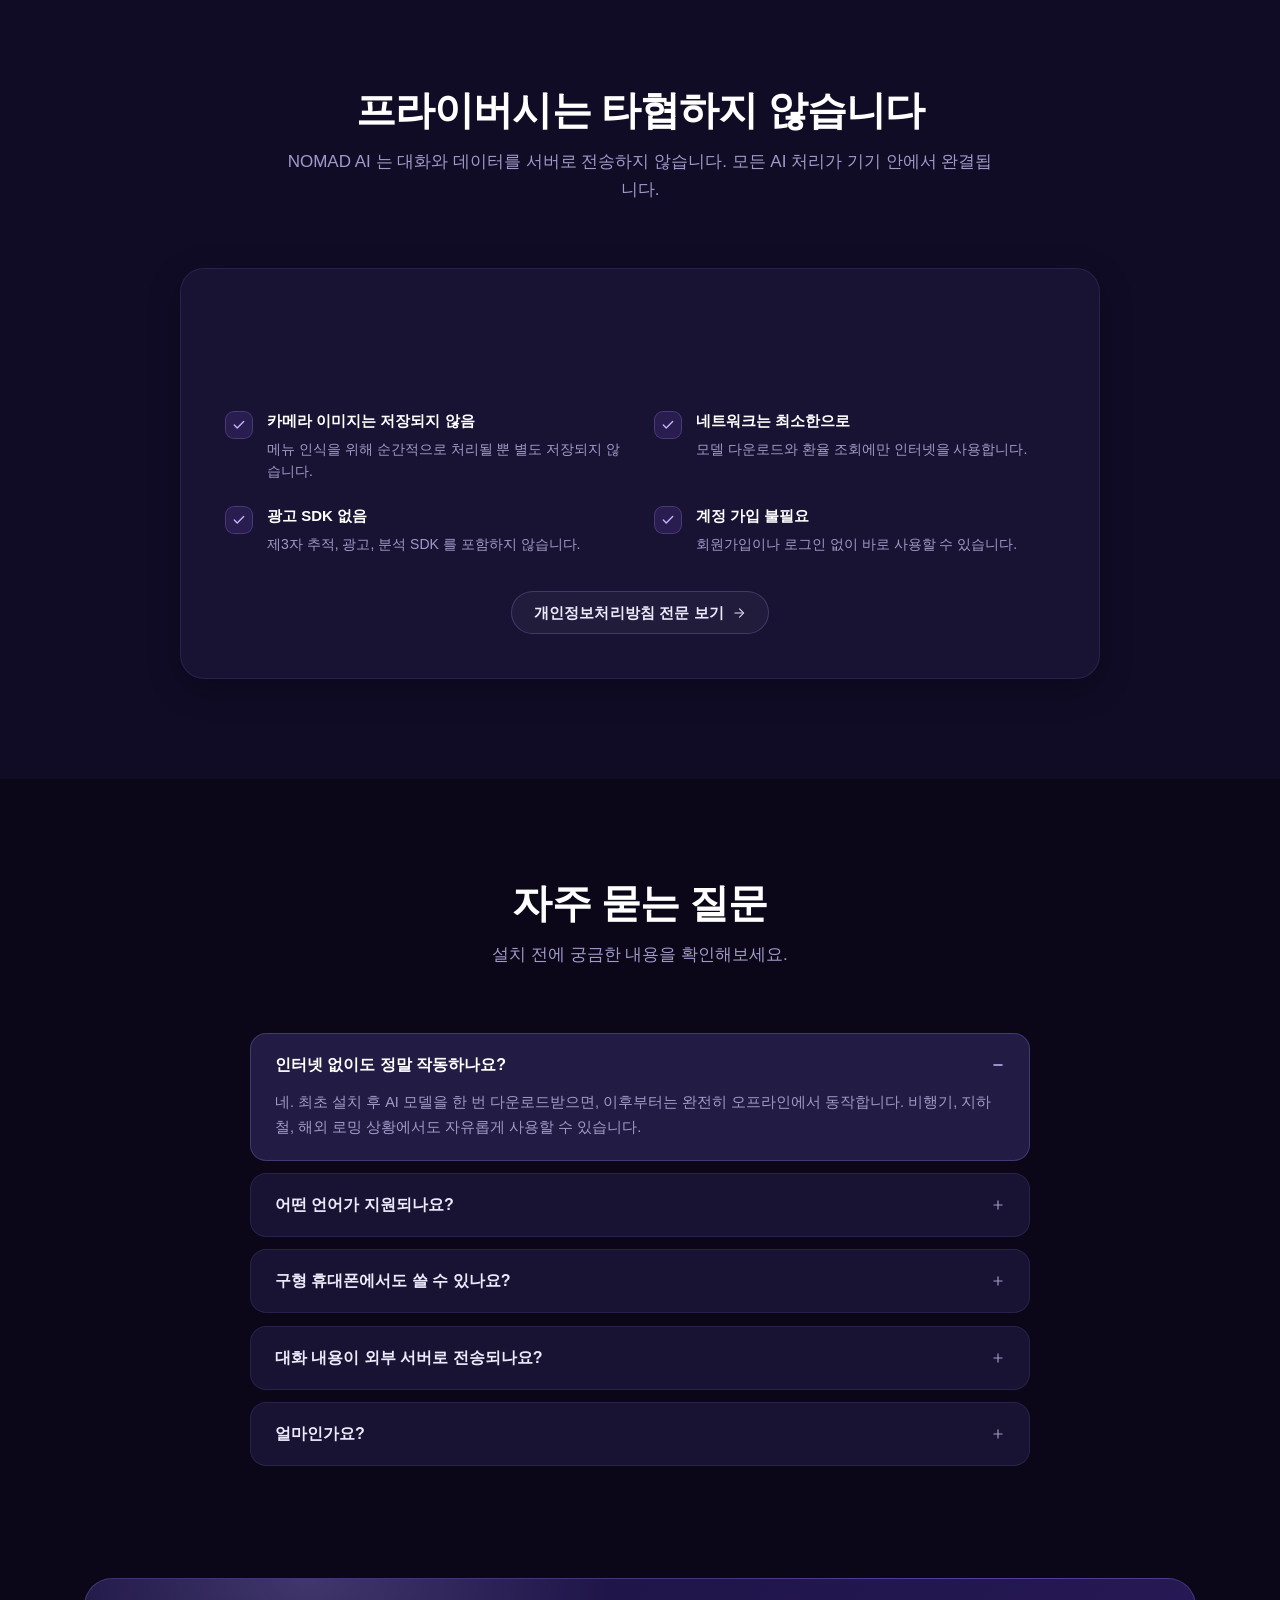
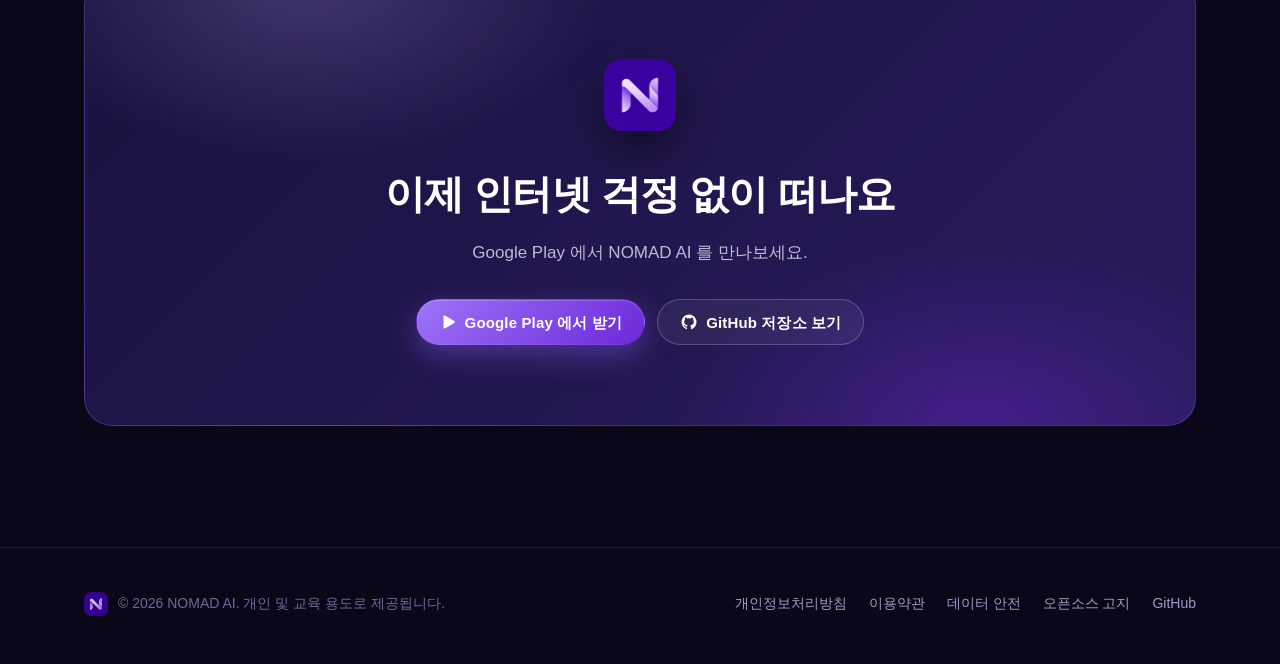
==== commit a86a5571: "supertonic 고지 추가" ====
--- a/index.html
+++ b/index.html
@@ -6,13 +6,13 @@
     <title>NOMAD AI — 오프라인 여행 AI 도우미</title>
     <meta
       name="description"
-      content="인터넷 없이도 작동하는 안드로이드 온디바이스 LLM 여행 챗봇. 메뉴판 번역, 실시간 통역, 경비 자동 기록, 40개 이상의 언어 지원."
+      content="인터넷 없이도 작동하는 안드로이드 온디바이스 LLM 여행 챗봇. 메뉴판 번역, 실시간 통역, 음성 모드, 40개 이상의 언어 지원."
     />
     <meta name="theme-color" content="#0d0920" />
     <meta property="og:title" content="NOMAD AI — 오프라인 여행 AI 도우미" />
     <meta
       property="og:description"
-      content="기기에서 바로 실행되는 프라이빗한 여행 AI. 오프라인 대화, 메뉴 OCR, 실시간 통역, 경비 관리까지."
+      content="기기에서 바로 실행되는 프라이빗한 여행 AI. 오프라인 대화, 메뉴 OCR, 실시간 통역, 음성 응답까지."
     />
     <meta property="og:type" content="website" />
     <meta property="og:image" content="icon.png" />
@@ -150,8 +150,8 @@
             </h1>
             <p class="lead">
               비행기 안, 산속 마을, 데이터가 터지지 않는 해외 골목에서도 작동하는
-              안드로이드 온디바이스 LLM 챗봇. 메뉴판을 찍으면 번역되고, 대화 내용에서
-              경비가 자동으로 정리됩니다.
+              안드로이드 온디바이스 LLM 챗봇. 메뉴판을 찍으면 번역되고, AI 답변은
+              자연스러운 음성으로도 들을 수 있습니다.
             </p>
             <div class="hero-actions">
               <a class="btn btn-primary" href="#download">
@@ -241,14 +241,14 @@
                   </div>
 
                   <div class="chat-row user">
-                    <div class="chat-bubble user">오늘 얼마나 썼어?</div>
+                    <div class="chat-bubble user">방금 답변을 음성으로 들려줘</div>
                   </div>
 
                   <div class="chat-row bot">
                     <img class="avatar" src="icon.png" alt="" width="22" height="22" />
                     <div class="chat-bubble bot">
-                      오늘 총 78,400원 지출. 식비 52%, 교통 28%.
-                      <span class="chat-tag">경비 요약</span>
+                      좋아요. Supertonic 3 음성으로 바로 재생할게요.
+                      <span class="chat-tag">음성 모드</span>
                     </div>
                   </div>
 
@@ -289,7 +289,7 @@
           <div class="section-head reveal">
             <h2>여행의 모든 순간에 필요한 AI 기능</h2>
             <p>
-              대화, 번역, 통역, 경비 관리까지. 여행자가 가장 자주 마주치는
+              대화, 번역, 통역, 음성 응답까지. 여행자가 가장 자주 마주치는
               상황을 위해 설계된 기능들을 만나보세요.
             </p>
           </div>
@@ -319,12 +319,12 @@
 
             <article class="feature reveal">
               <div class="feature-icon">
-                <svg width="22" height="22" aria-hidden="true"><use href="#i-wallet"/></svg>
-              </div>
-              <h3>경비 자동 기록</h3>
-              <p>
-                대화 중 등장한 지출을 AI가 자동으로 감지해 통화와 카테고리별로
-                정리해 줍니다.
+                <svg width="22" height="22" aria-hidden="true"><use href="#i-mic"/></svg>
+              </div>
+              <h3>음성 모드</h3>
+              <p>
+                AI와 대화한 내용을 화면으로 확인하고, 필요한 순간에는 TTS로
+                자연스럽게 응답을 들을 수 있습니다.
               </p>
             </article>
 
@@ -379,7 +379,7 @@
             </li>
             <li class="step reveal">
               <h3>모델 선택 & 다운로드</h3>
-              <p>Gemma 4 2B 또는 4B 모델을 한 번만 다운로드하면 준비 완료입니다.</p>
+              <p>Gemma 4 2B 또는 4B와 Supertonic 3 모델을 한 번만 다운로드하면 준비 완료입니다.</p>
             </li>
             <li class="step reveal">
               <h3>비행기 모드 OK</h3>
@@ -387,7 +387,7 @@
             </li>
             <li class="step reveal">
               <h3>편하게 여행하기</h3>
-              <p>메뉴 촬영, 통역, 경비 기록까지 — 필요한 순간에 바로 꺼내 쓰세요.</p>
+              <p>메뉴 촬영, 통역, 음성 응답까지 — 필요한 순간에 바로 꺼내 쓰세요.</p>
             </li>
           </ol>
         </div>
@@ -420,7 +420,7 @@
                 </li>
                 <li>
                   <span class="tick"><svg width="12" height="12" aria-hidden="true"><use href="#i-check"/></svg></span>
-                  여행 대화, 번역, 경비 기록에 충분
+                  여행 대화, 번역, 음성 모드에 충분
                 </li>
                 <li>
                   <span class="tick"><svg width="12" height="12" aria-hidden="true"><use href="#i-check"/></svg></span>
@@ -454,6 +454,7 @@
           </div>
 
           <p class="models-note">
+            AI 대화는 Gemma 4, TTS 음성 응답은 Supertonic 3 기반으로 기기에서 실행됩니다.
             최소 시스템 요구사항: Android 9 (API 28) 이상, RAM 4 GB 이상, 저장 공간 3.5 GB 여유
           </p>
         </div>
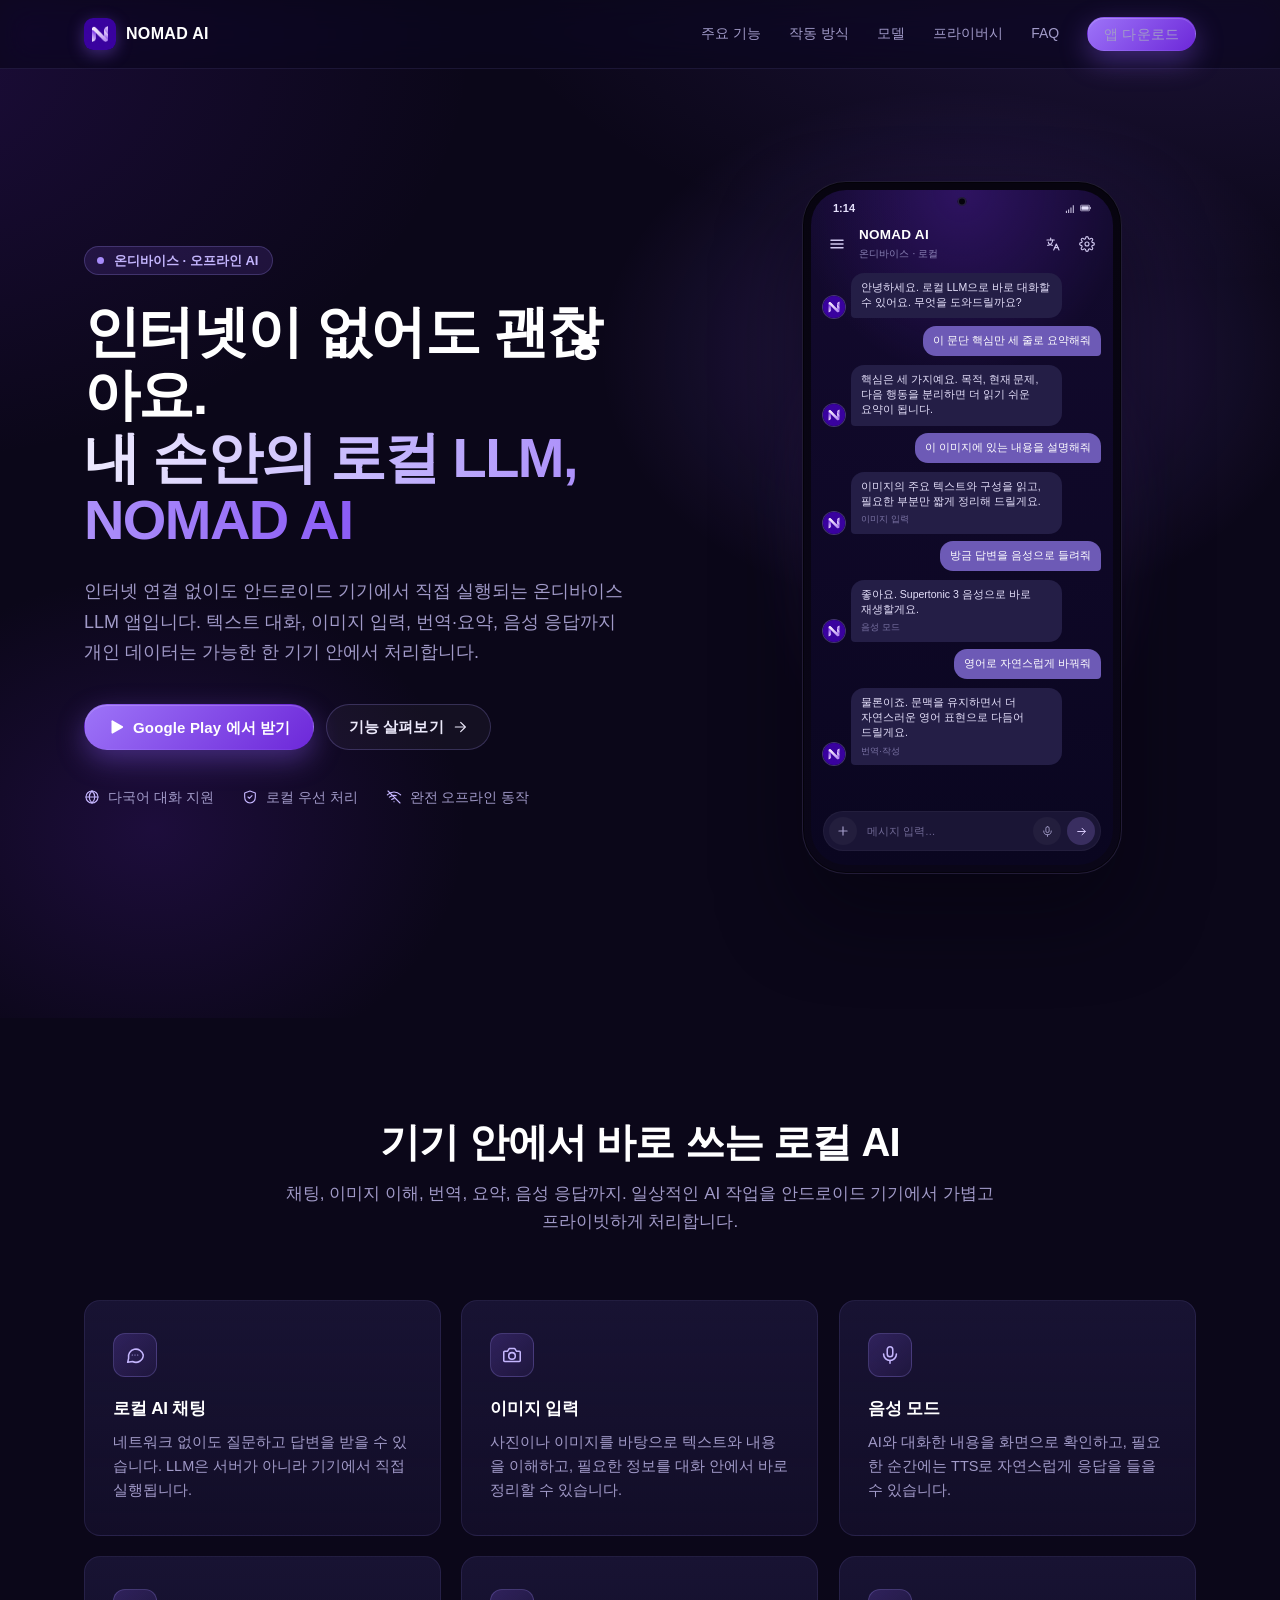
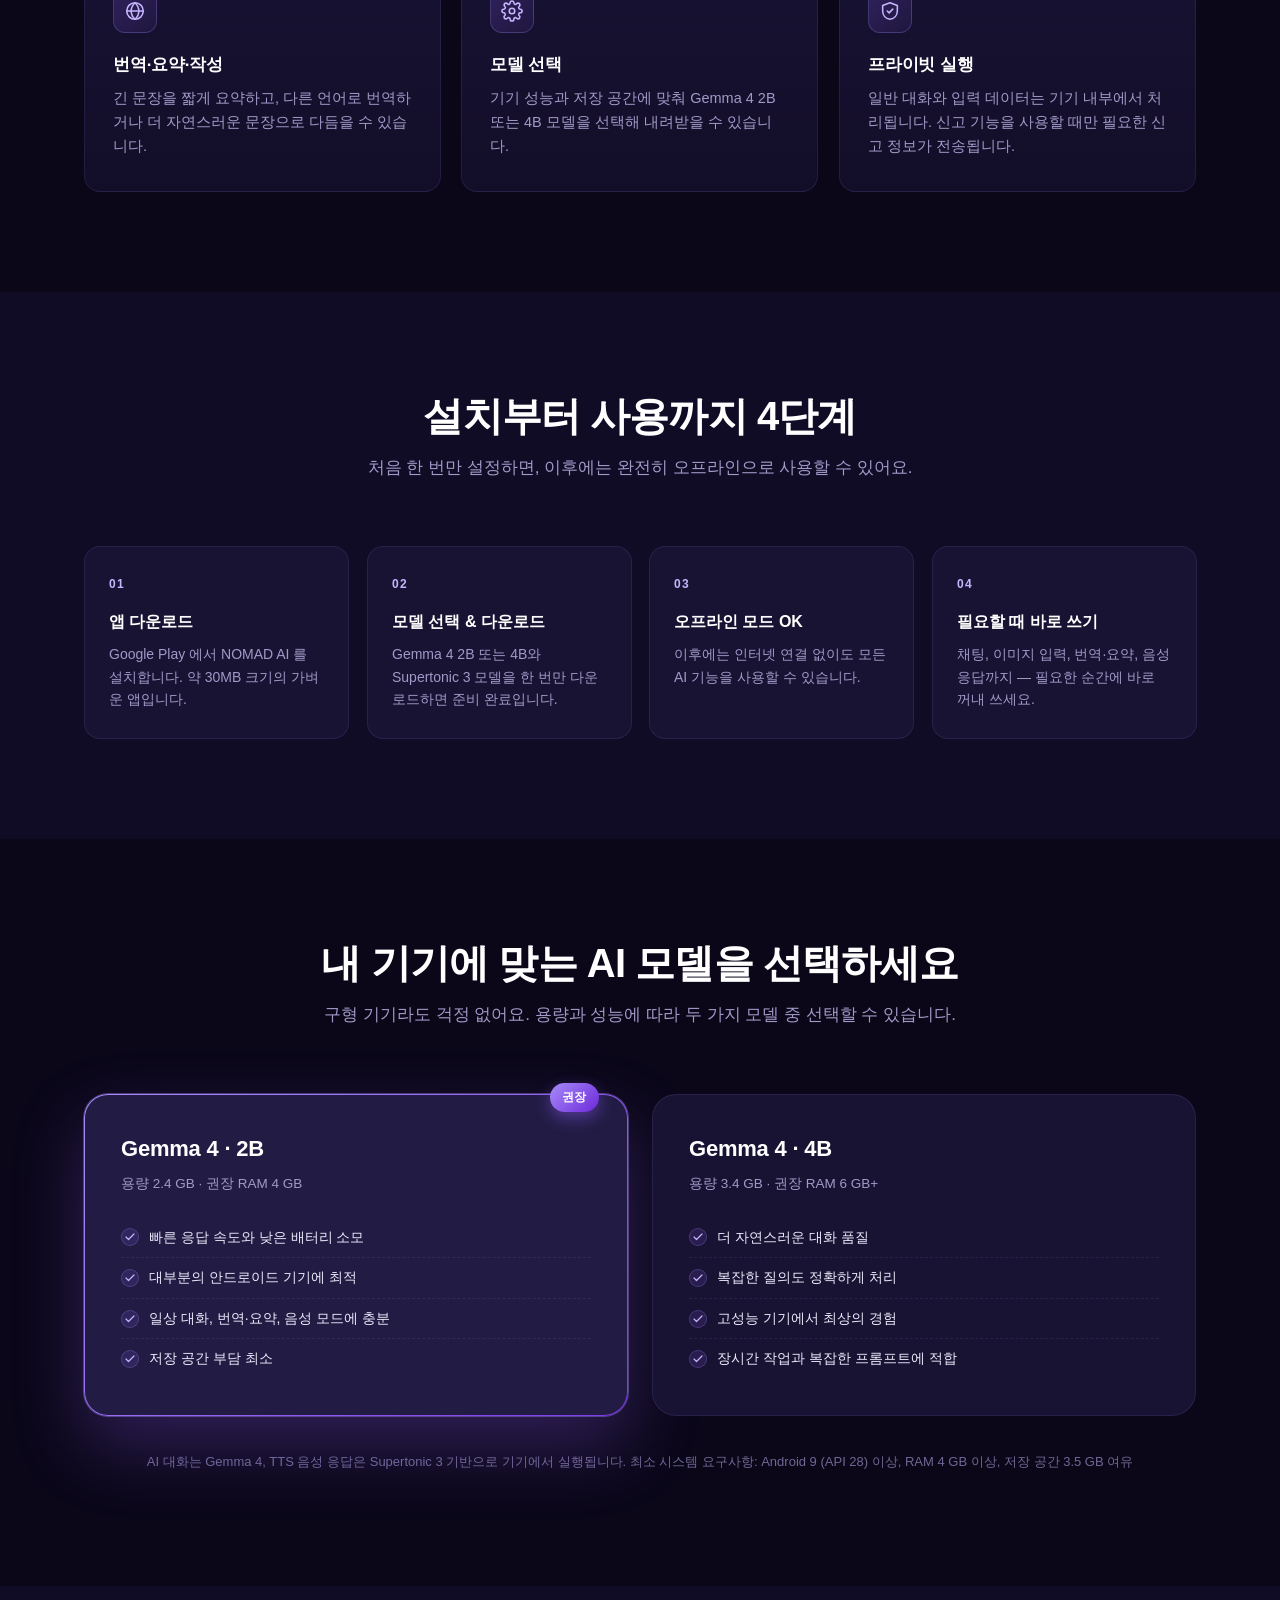
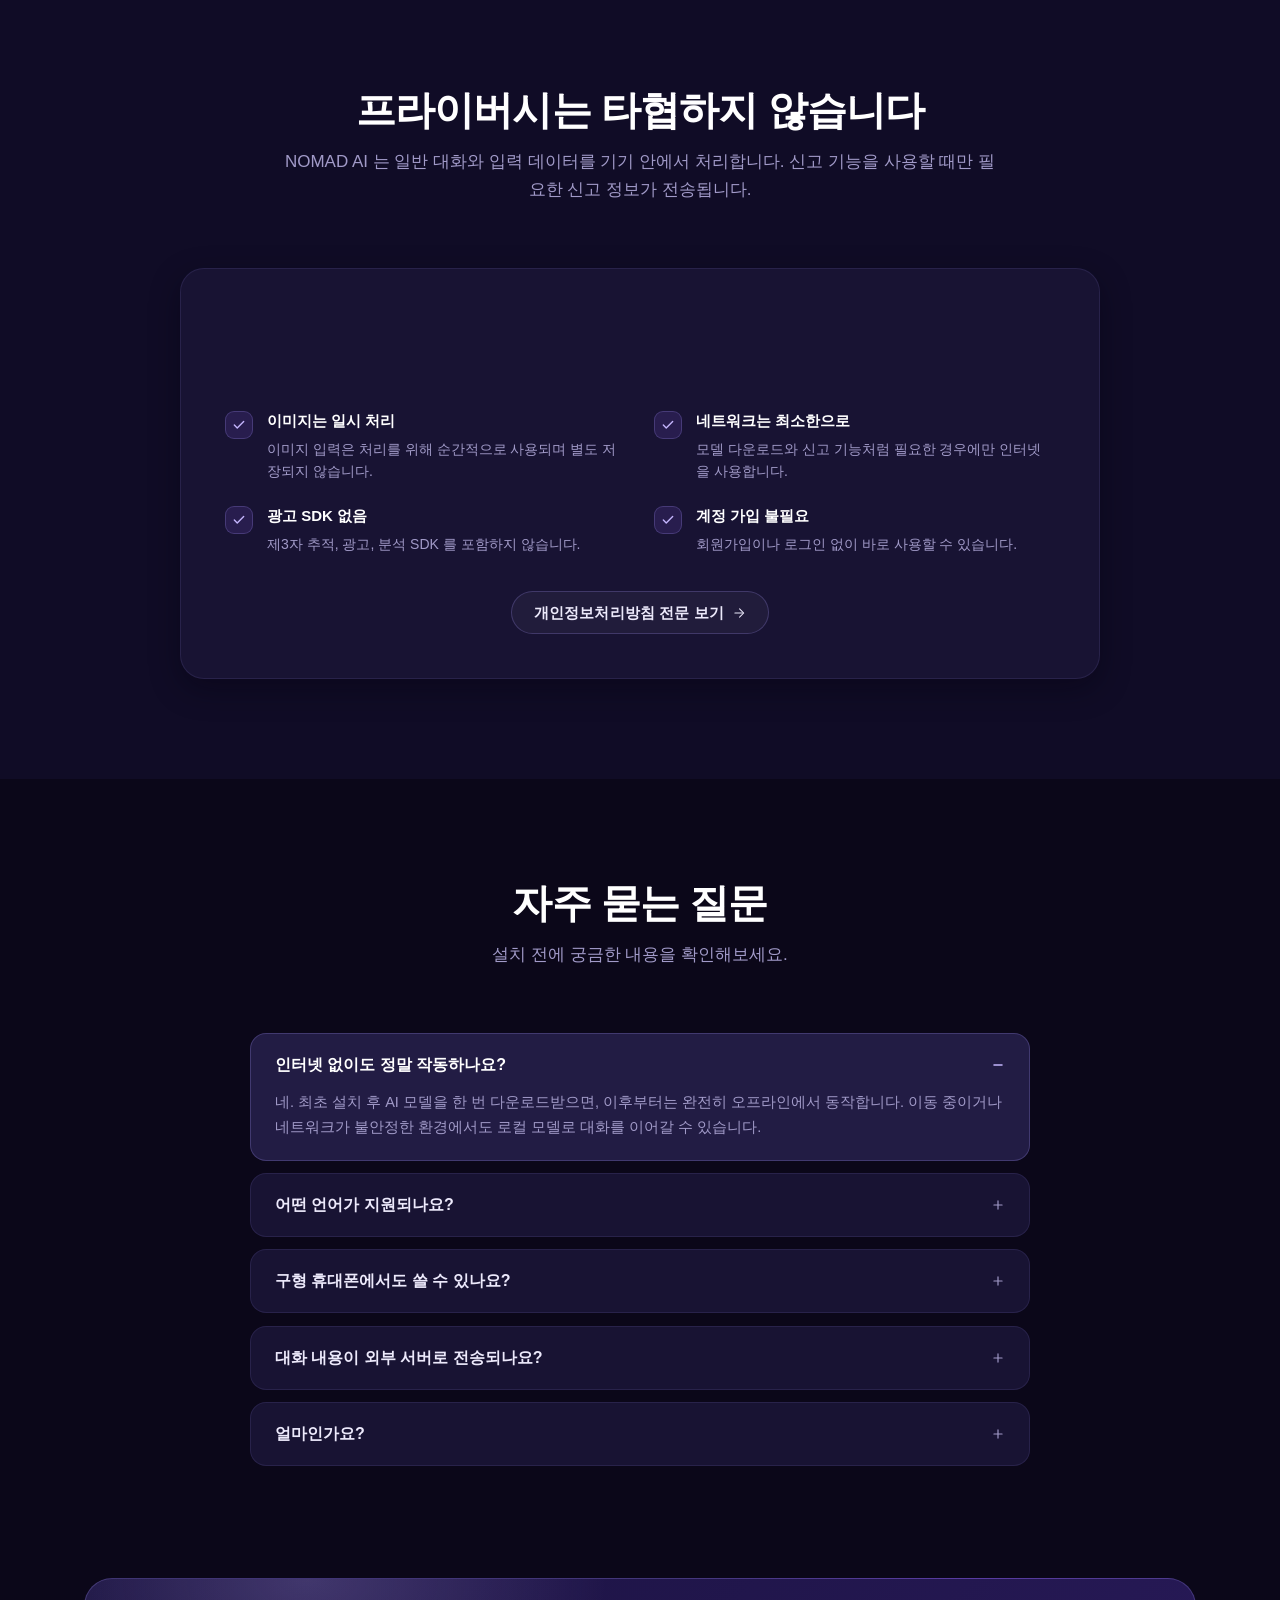
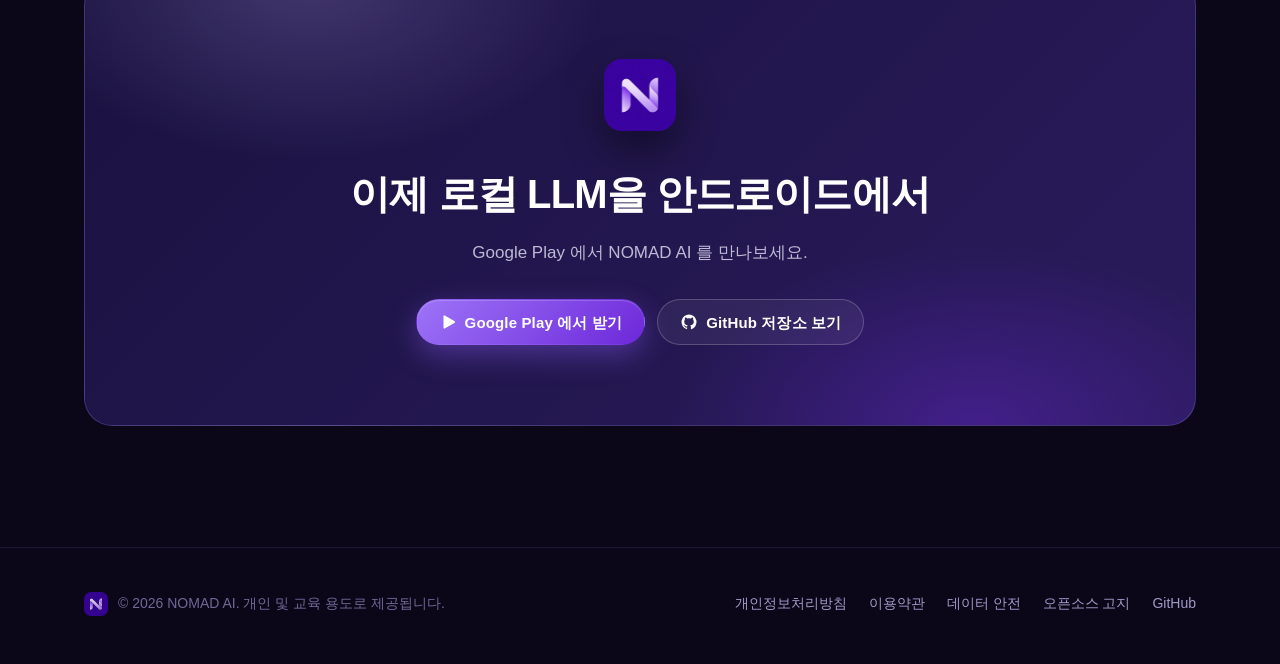
==== commit cdb3b8be: "여행 AI 도우미 문구 삭제" ====
--- a/index.html
+++ b/index.html
@@ -3,16 +3,16 @@
   <head>
     <meta charset="utf-8" />
     <meta name="viewport" content="width=device-width, initial-scale=1" />
-    <title>NOMAD AI — 오프라인 여행 AI 도우미</title>
+    <title>NOMAD AI — 안드로이드 로컬 LLM</title>
     <meta
       name="description"
-      content="인터넷 없이도 작동하는 안드로이드 온디바이스 LLM 여행 챗봇. 메뉴판 번역, 실시간 통역, 음성 모드, 40개 이상의 언어 지원."
+      content="인터넷 없이도 작동하는 안드로이드 온디바이스 LLM 앱. 로컬 AI 대화, 이미지 이해, 번역·요약, 음성 모드를 기기에서 실행합니다."
     />
     <meta name="theme-color" content="#0d0920" />
-    <meta property="og:title" content="NOMAD AI — 오프라인 여행 AI 도우미" />
+    <meta property="og:title" content="NOMAD AI — 안드로이드 로컬 LLM" />
     <meta
       property="og:description"
-      content="기기에서 바로 실행되는 프라이빗한 여행 AI. 오프라인 대화, 메뉴 OCR, 실시간 통역, 음성 응답까지."
+      content="기기에서 바로 실행되는 프라이빗한 로컬 LLM. 대화, 이미지 입력, 번역·요약, 음성 응답까지."
     />
     <meta property="og:type" content="website" />
     <meta property="og:image" content="icon.png" />
@@ -130,7 +130,7 @@
           <a href="#models">모델</a>
           <a href="#privacy">프라이버시</a>
           <a href="#faq">FAQ</a>
-          <a class="btn btn-primary btn-sm" href="#download">앱 다운로드</a>
+          <a class="btn btn-primary btn-sm" href="https://play.google.com/store/apps/details?id=com.hshim.nomad" target="_blank" rel="noopener">앱 다운로드</a>
         </nav>
       </div>
     </header>
@@ -146,15 +146,15 @@
             </span>
             <h1>
               인터넷이 없어도 괜찮아요.<br />
-              <span class="accent">내 손안의 여행 AI, NOMAD AI</span>
+              <span class="accent">내 손안의 로컬 LLM, NOMAD AI</span>
             </h1>
             <p class="lead">
-              비행기 안, 산속 마을, 데이터가 터지지 않는 해외 골목에서도 작동하는
-              안드로이드 온디바이스 LLM 챗봇. 메뉴판을 찍으면 번역되고, AI 답변은
-              자연스러운 음성으로도 들을 수 있습니다.
+              인터넷 연결 없이도 안드로이드 기기에서 직접 실행되는 온디바이스
+              LLM 앱입니다. 텍스트 대화, 이미지 입력, 번역·요약, 음성 응답까지
+              개인 데이터는 가능한 한 기기 안에서 처리합니다.
             </p>
             <div class="hero-actions">
-              <a class="btn btn-primary" href="#download">
+              <a class="btn btn-primary" href="https://play.google.com/store/apps/details?id=com.hshim.nomad" target="_blank" rel="noopener">
                 <svg width="18" height="18" aria-hidden="true"><use href="#i-play"/></svg>
                 Google Play 에서 받기
               </a>
@@ -166,11 +166,11 @@
             <ul class="hero-meta">
               <li>
                 <svg width="16" height="16" aria-hidden="true"><use href="#i-globe"/></svg>
-                40+ 개 언어 지원
+                다국어 대화 지원
               </li>
               <li>
                 <svg width="16" height="16" aria-hidden="true"><use href="#i-shield"/></svg>
-                기기 내 처리, 데이터 전송 없음
+                로컬 우선 처리
               </li>
               <li>
                 <svg width="16" height="16" aria-hidden="true"><use href="#i-signal-off"/></svg>
@@ -198,7 +198,7 @@
                   </button>
                   <div class="app-title">
                     <strong>NOMAD AI</strong>
-                    <span>온디바이스 · 온라인</span>
+                    <span>온디바이스 · 로컬</span>
                   </div>
                   <button class="app-ic-btn" type="button">
                     <svg width="16" height="16" aria-hidden="true"><use href="#i-translate"/></svg>
@@ -212,31 +212,32 @@
                   <div class="chat-row bot">
                     <img class="avatar" src="icon.png" alt="" width="22" height="22" />
                     <div class="chat-bubble bot">
-                      안녕하세요, 여행을 도와드릴게요. 어디에 계신가요?
+                      안녕하세요. 로컬 LLM으로 바로 대화할 수 있어요. 무엇을 도와드릴까요?
                     </div>
                   </div>
 
                   <div class="chat-row user">
-                    <div class="chat-bubble user">파리에서 저녁 먹을 곳 추천해줘</div>
+                    <div class="chat-bubble user">이 문단 핵심만 세 줄로 요약해줘</div>
                   </div>
 
                   <div class="chat-row bot">
                     <img class="avatar" src="icon.png" alt="" width="22" height="22" />
                     <div class="chat-bubble bot">
-                      몽마르트 근처의 비스트로를 추천드려요. 현지 시간 오후 7시,
-                      지금 이동하면 딱 좋아요.
+                      핵심은 세 가지예요. 목적, 현재 문제, 다음 행동을 분리하면
+                      더 읽기 쉬운 요약이 됩니다.
                     </div>
                   </div>
 
                   <div class="chat-row user">
-                    <div class="chat-bubble user">이 메뉴 번역해줘</div>
+                    <div class="chat-bubble user">이 이미지에 있는 내용을 설명해줘</div>
                   </div>
 
                   <div class="chat-row bot">
                     <img class="avatar" src="icon.png" alt="" width="22" height="22" />
                     <div class="chat-bubble bot">
-                      Coq au Vin — 레드 와인에 졸인 프랑스식 닭 요리예요.
-                      <span class="chat-tag">메뉴 번역</span>
+                      이미지의 주요 텍스트와 구성을 읽고, 필요한 부분만 짧게
+                      정리해 드릴게요.
+                      <span class="chat-tag">이미지 입력</span>
                     </div>
                   </div>
 
@@ -253,14 +254,15 @@
                   </div>
 
                   <div class="chat-row user">
-                    <div class="chat-bubble user">유로 환율 알려줘</div>
+                    <div class="chat-bubble user">영어로 자연스럽게 바꿔줘</div>
                   </div>
 
                   <div class="chat-row bot">
                     <img class="avatar" src="icon.png" alt="" width="22" height="22" />
                     <div class="chat-bubble bot">
-                      1 EUR ≈ 1,520원이에요. 오프라인 기준치로 안내드려요.
-                      <span class="chat-tag">환율</span>
+                      물론이죠. 문맥을 유지하면서 더 자연스러운 영어 표현으로
+                      다듬어 드릴게요.
+                      <span class="chat-tag">번역·작성</span>
                     </div>
                   </div>
                 </div>
@@ -287,10 +289,10 @@
       <section id="features">
         <div class="container">
           <div class="section-head reveal">
-            <h2>여행의 모든 순간에 필요한 AI 기능</h2>
+            <h2>기기 안에서 바로 쓰는 로컬 AI</h2>
             <p>
-              대화, 번역, 통역, 음성 응답까지. 여행자가 가장 자주 마주치는
-              상황을 위해 설계된 기능들을 만나보세요.
+              채팅, 이미지 이해, 번역, 요약, 음성 응답까지. 일상적인 AI 작업을
+              안드로이드 기기에서 가볍고 프라이빗하게 처리합니다.
             </p>
           </div>
 
@@ -299,10 +301,10 @@
               <div class="feature-icon">
                 <svg width="22" height="22" aria-hidden="true"><use href="#i-chat"/></svg>
               </div>
-              <h3>오프라인 AI 대화</h3>
-              <p>
-                네트워크 없이도 현지 음식, 길 찾기, 문화 팁까지 묻고 답할 수
-                있습니다. 모델은 기기에서 직접 실행됩니다.
+              <h3>로컬 AI 채팅</h3>
+              <p>
+                네트워크 없이도 질문하고 답변을 받을 수 있습니다. LLM은 서버가
+                아니라 기기에서 직접 실행됩니다.
               </p>
             </article>
 
@@ -310,10 +312,10 @@
               <div class="feature-icon">
                 <svg width="22" height="22" aria-hidden="true"><use href="#i-camera"/></svg>
               </div>
-              <h3>메뉴 OCR & 번역</h3>
-              <p>
-                카메라로 메뉴판을 찍으면 텍스트를 인식해 한국어, 영어, 중국어,
-                일본어로 바로 해석해 드립니다.
+              <h3>이미지 입력</h3>
+              <p>
+                사진이나 이미지를 바탕으로 텍스트와 내용을 이해하고, 필요한
+                정보를 대화 안에서 바로 정리할 수 있습니다.
               </p>
             </article>
 
@@ -332,32 +334,32 @@
               <div class="feature-icon">
                 <svg width="22" height="22" aria-hidden="true"><use href="#i-globe"/></svg>
               </div>
-              <h3>실시간 번역</h3>
-              <p>
-                40개 이상의 언어를 지원하며, 스트리밍 방식으로 타이핑되듯
-                자연스럽게 번역 결과를 보여줍니다.
+              <h3>번역·요약·작성</h3>
+              <p>
+                긴 문장을 짧게 요약하고, 다른 언어로 번역하거나 더 자연스러운
+                문장으로 다듬을 수 있습니다.
               </p>
             </article>
 
             <article class="feature reveal">
               <div class="feature-icon">
-                <svg width="22" height="22" aria-hidden="true"><use href="#i-people"/></svg>
-              </div>
-              <h3>대면 통역 모드</h3>
-              <p>
-                화면을 위아래로 나눠 서로 다른 언어를 쓰는 두 사람이 얼굴을
-                맞대고 대화할 수 있도록 돕습니다.
+                <svg width="22" height="22" aria-hidden="true"><use href="#i-settings"/></svg>
+              </div>
+              <h3>모델 선택</h3>
+              <p>
+                기기 성능과 저장 공간에 맞춰 Gemma 4 2B 또는 4B 모델을 선택해
+                내려받을 수 있습니다.
               </p>
             </article>
 
             <article class="feature reveal">
               <div class="feature-icon">
-                <svg width="22" height="22" aria-hidden="true"><use href="#i-exchange"/></svg>
-              </div>
-              <h3>환율 & 현지 시간</h3>
-              <p>
-                실시간 환율 변환과 현지 시간 조회를 제공합니다. 네트워크가 없을
-                때도 대략적인 환율을 안내합니다.
+                <svg width="22" height="22" aria-hidden="true"><use href="#i-shield"/></svg>
+              </div>
+              <h3>프라이빗 실행</h3>
+              <p>
+                일반 대화와 입력 데이터는 기기 내부에서 처리됩니다. 신고 기능을
+                사용할 때만 필요한 신고 정보가 전송됩니다.
               </p>
             </article>
           </div>
@@ -382,12 +384,12 @@
               <p>Gemma 4 2B 또는 4B와 Supertonic 3 모델을 한 번만 다운로드하면 준비 완료입니다.</p>
             </li>
             <li class="step reveal">
-              <h3>비행기 모드 OK</h3>
+              <h3>오프라인 모드 OK</h3>
               <p>이후에는 인터넷 연결 없이도 모든 AI 기능을 사용할 수 있습니다.</p>
             </li>
             <li class="step reveal">
-              <h3>편하게 여행하기</h3>
-              <p>메뉴 촬영, 통역, 음성 응답까지 — 필요한 순간에 바로 꺼내 쓰세요.</p>
+              <h3>필요할 때 바로 쓰기</h3>
+              <p>채팅, 이미지 입력, 번역·요약, 음성 응답까지 — 필요한 순간에 바로 꺼내 쓰세요.</p>
             </li>
           </ol>
         </div>
@@ -420,7 +422,7 @@
                 </li>
                 <li>
                   <span class="tick"><svg width="12" height="12" aria-hidden="true"><use href="#i-check"/></svg></span>
-                  여행 대화, 번역, 음성 모드에 충분
+                  일상 대화, 번역·요약, 음성 모드에 충분
                 </li>
                 <li>
                   <span class="tick"><svg width="12" height="12" aria-hidden="true"><use href="#i-check"/></svg></span>
@@ -447,7 +449,7 @@
                 </li>
                 <li>
                   <span class="tick"><svg width="12" height="12" aria-hidden="true"><use href="#i-check"/></svg></span>
-                  장기간 여행·업무용 선택지
+                  장시간 작업과 복잡한 프롬프트에 적합
                 </li>
               </ul>
             </article>
@@ -466,8 +468,8 @@
           <div class="section-head reveal">
             <h2>프라이버시는 타협하지 않습니다</h2>
             <p>
-              NOMAD AI 는 대화와 데이터를 서버로 전송하지 않습니다. 모든
-              AI 처리가 기기 안에서 완결됩니다.
+              NOMAD AI 는 일반 대화와 입력 데이터를 기기 안에서 처리합니다.
+              신고 기능을 사용할 때만 필요한 신고 정보가 전송됩니다.
             </p>
           </div>
 
@@ -479,7 +481,7 @@
                 </span>
                 <div>
                   <h4>온디바이스 처리</h4>
-                  <p>대화, 번역, OCR 결과 모두 기기 내부에서만 처리됩니다.</p>
+                  <p>대화, 이미지 입력, AI 처리 결과는 기본적으로 기기 내부에서 처리됩니다.</p>
                 </div>
               </div>
               <div class="privacy-item reveal">
@@ -496,8 +498,8 @@
                   <svg width="14" height="14" aria-hidden="true"><use href="#i-check"/></svg>
                 </span>
                 <div>
-                  <h4>카메라 이미지는 저장되지 않음</h4>
-                  <p>메뉴 인식을 위해 순간적으로 처리될 뿐 별도 저장되지 않습니다.</p>
+                  <h4>이미지는 일시 처리</h4>
+                  <p>이미지 입력은 처리를 위해 순간적으로 사용되며 별도 저장되지 않습니다.</p>
                 </div>
               </div>
               <div class="privacy-item reveal">
@@ -506,7 +508,7 @@
                 </span>
                 <div>
                   <h4>네트워크는 최소한으로</h4>
-                  <p>모델 다운로드와 환율 조회에만 인터넷을 사용합니다.</p>
+                  <p>모델 다운로드와 신고 기능처럼 필요한 경우에만 인터넷을 사용합니다.</p>
                 </div>
               </div>
               <div class="privacy-item reveal">
@@ -552,16 +554,16 @@
               <summary>인터넷 없이도 정말 작동하나요?</summary>
               <p>
                 네. 최초 설치 후 AI 모델을 한 번 다운로드받으면, 이후부터는
-                완전히 오프라인에서 동작합니다. 비행기, 지하철, 해외 로밍
-                상황에서도 자유롭게 사용할 수 있습니다.
+                완전히 오프라인에서 동작합니다. 이동 중이거나 네트워크가 불안정한
+                환경에서도 로컬 모델로 대화를 이어갈 수 있습니다.
               </p>
             </details>
 
             <details class="reveal">
               <summary>어떤 언어가 지원되나요?</summary>
               <p>
-                대화 및 번역 기능은 40개 이상의 언어를 지원합니다. 앱 UI 와
-                메뉴 OCR 은 한국어, 영어, 중국어, 일본어를 우선 지원합니다.
+                대화와 번역은 모델이 지원하는 여러 언어에서 사용할 수 있습니다.
+                품질은 선택한 모델과 입력 문맥에 따라 달라질 수 있습니다.
               </p>
             </details>
 
@@ -577,8 +579,9 @@
             <details class="reveal">
               <summary>대화 내용이 외부 서버로 전송되나요?</summary>
               <p>
-                전송되지 않습니다. 모든 대화, 번역, 이미지 인식은 기기 내부에서
-                처리되며 당사 서버나 외부로 전송되지 않습니다. 자세한 내용은
+                일반 대화와 이미지 입력은 기기 내부에서 처리되며 당사 서버나
+                외부로 전송되지 않습니다. 다만 AI 답변 신고 기능을 사용하는
+                경우 신고 대상 답변과 신고 사유가 전송될 수 있습니다. 자세한 내용은
                 <a href="privacy.html">개인정보처리방침</a> 을 참고해주세요.
               </p>
             </details>
@@ -598,10 +601,10 @@
       <section id="download" class="download-section">
         <div class="cta reveal">
           <img class="cta-icon" src="icon.png" alt="" width="72" height="72" />
-          <h2>이제 인터넷 걱정 없이 떠나요</h2>
+          <h2>이제 로컬 LLM을 안드로이드에서</h2>
           <p>Google Play 에서 NOMAD AI 를 만나보세요.</p>
           <div class="cta-actions">
-            <a class="btn btn-primary" href="#" aria-disabled="true">
+            <a class="btn btn-primary" href="https://play.google.com/store/apps/details?id=com.hshim.nomad" target="_blank" rel="noopener">
               <svg width="18" height="18" aria-hidden="true"><use href="#i-play"/></svg>
               Google Play 에서 받기
             </a>
